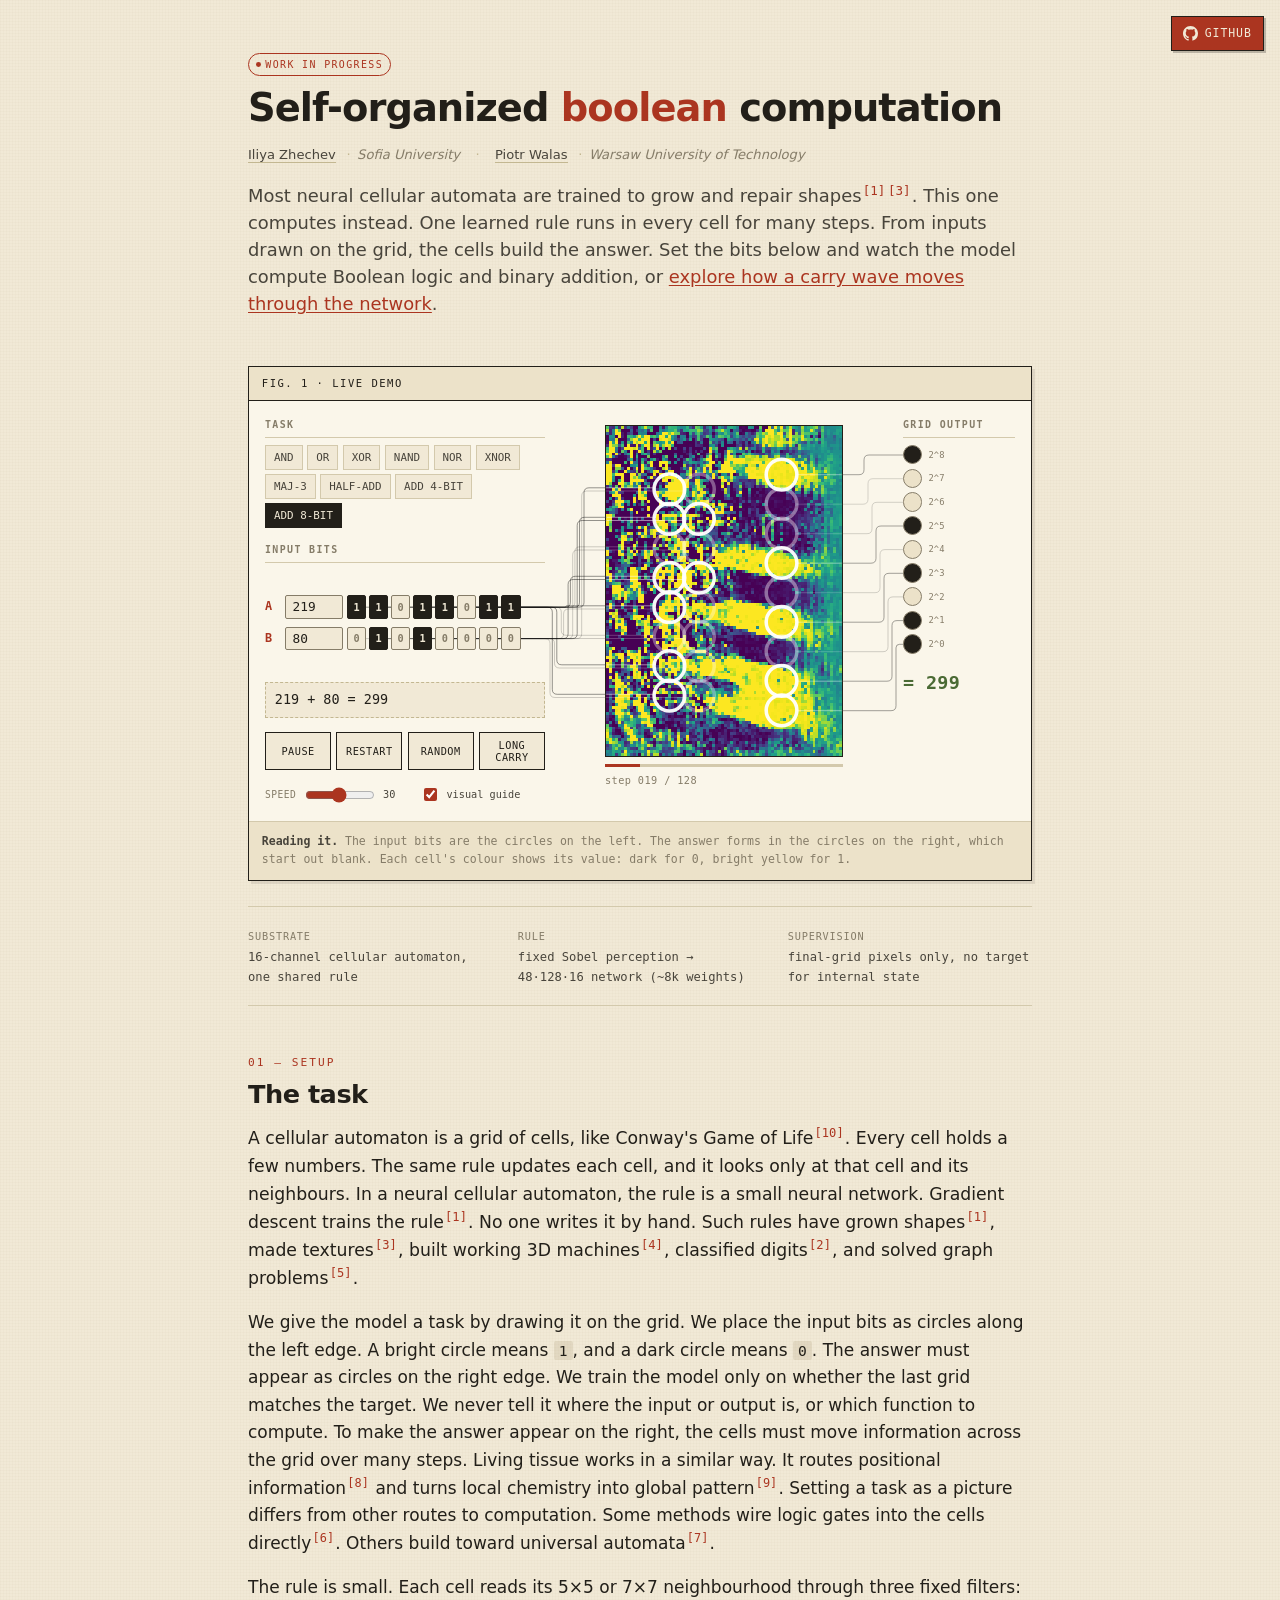
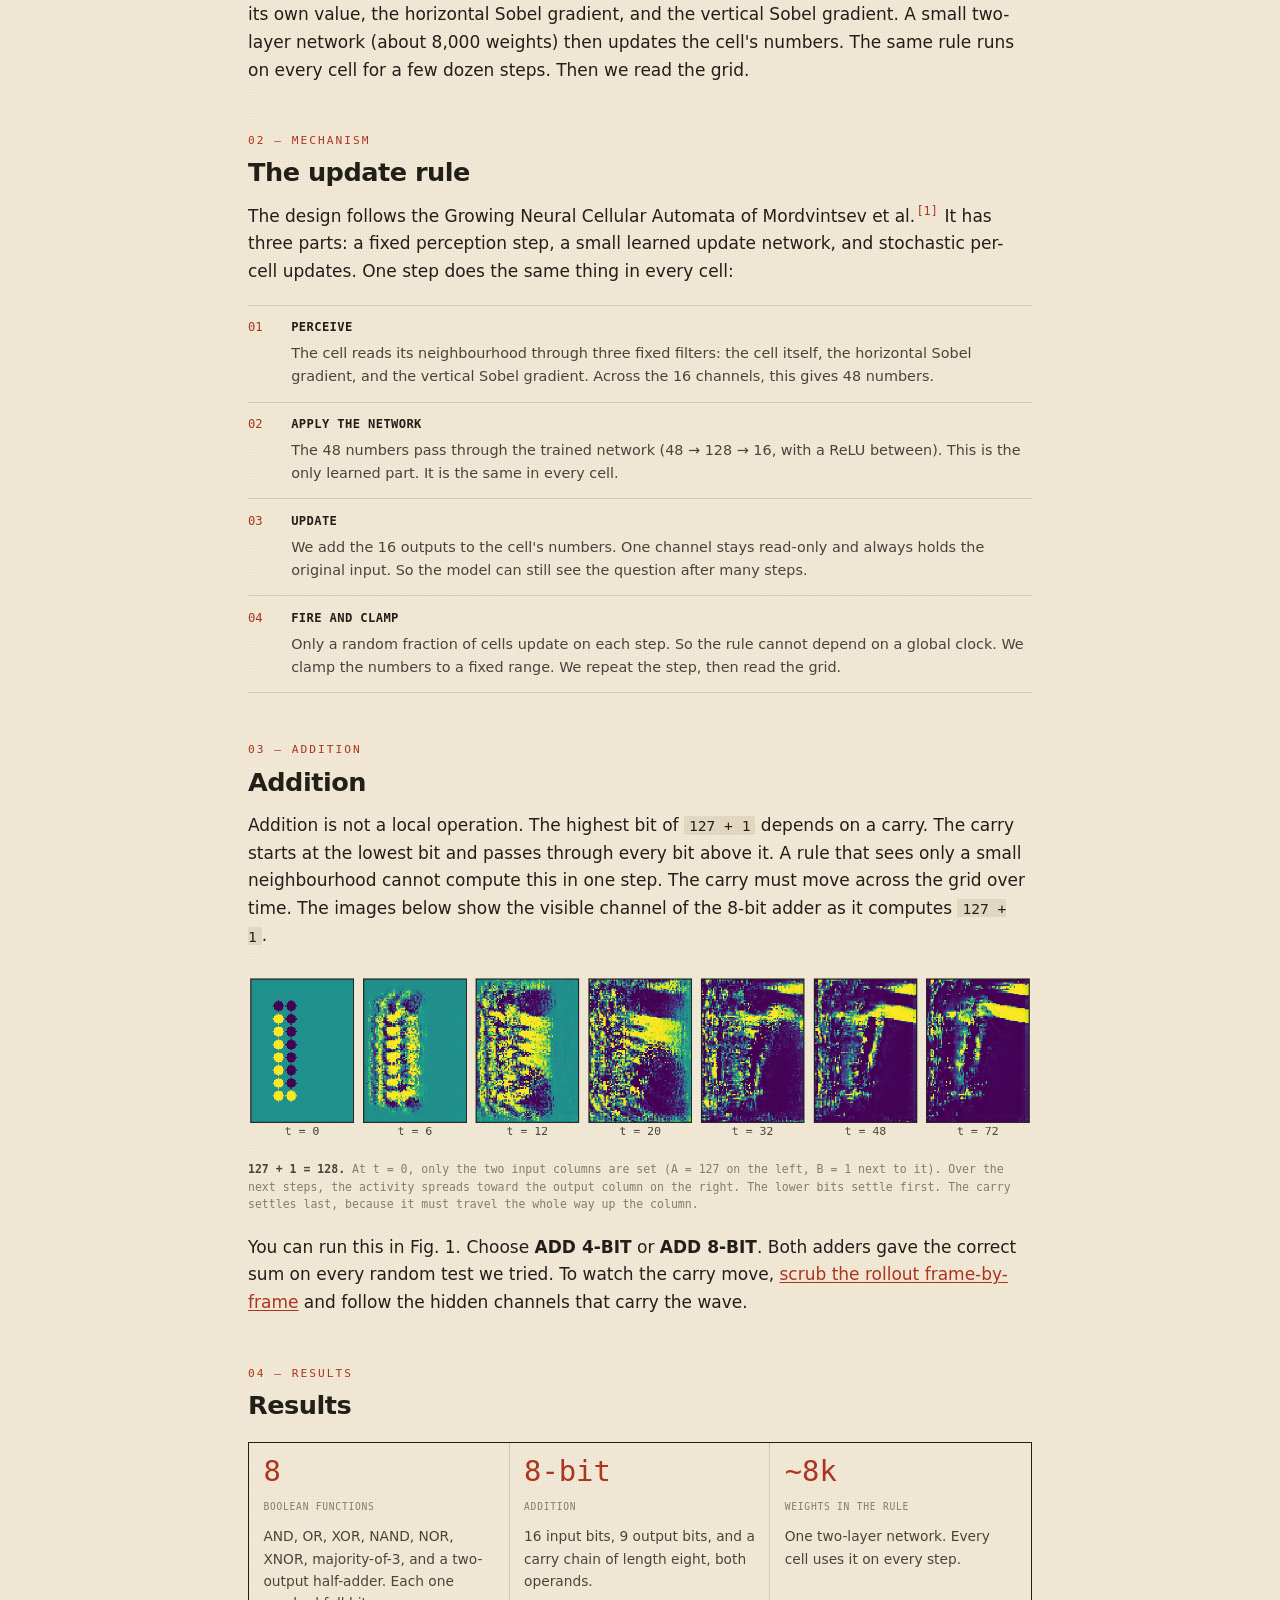
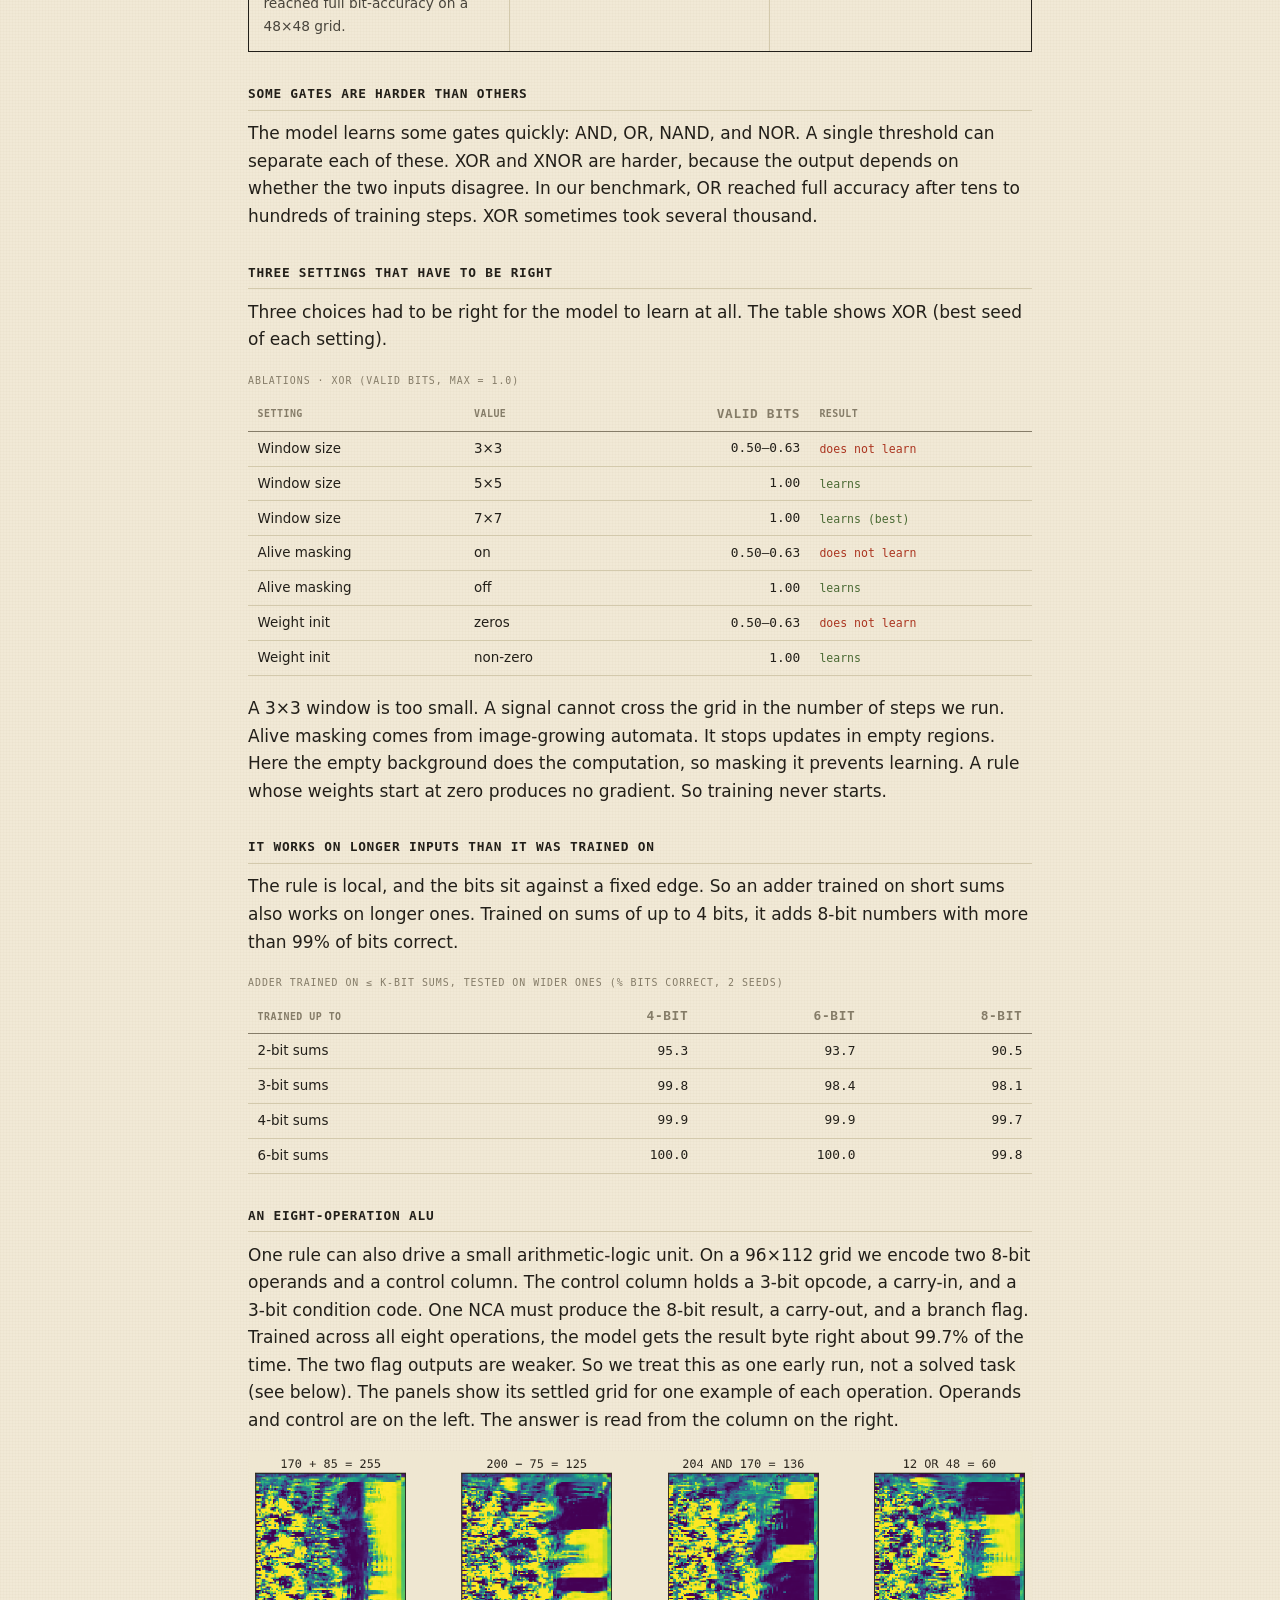
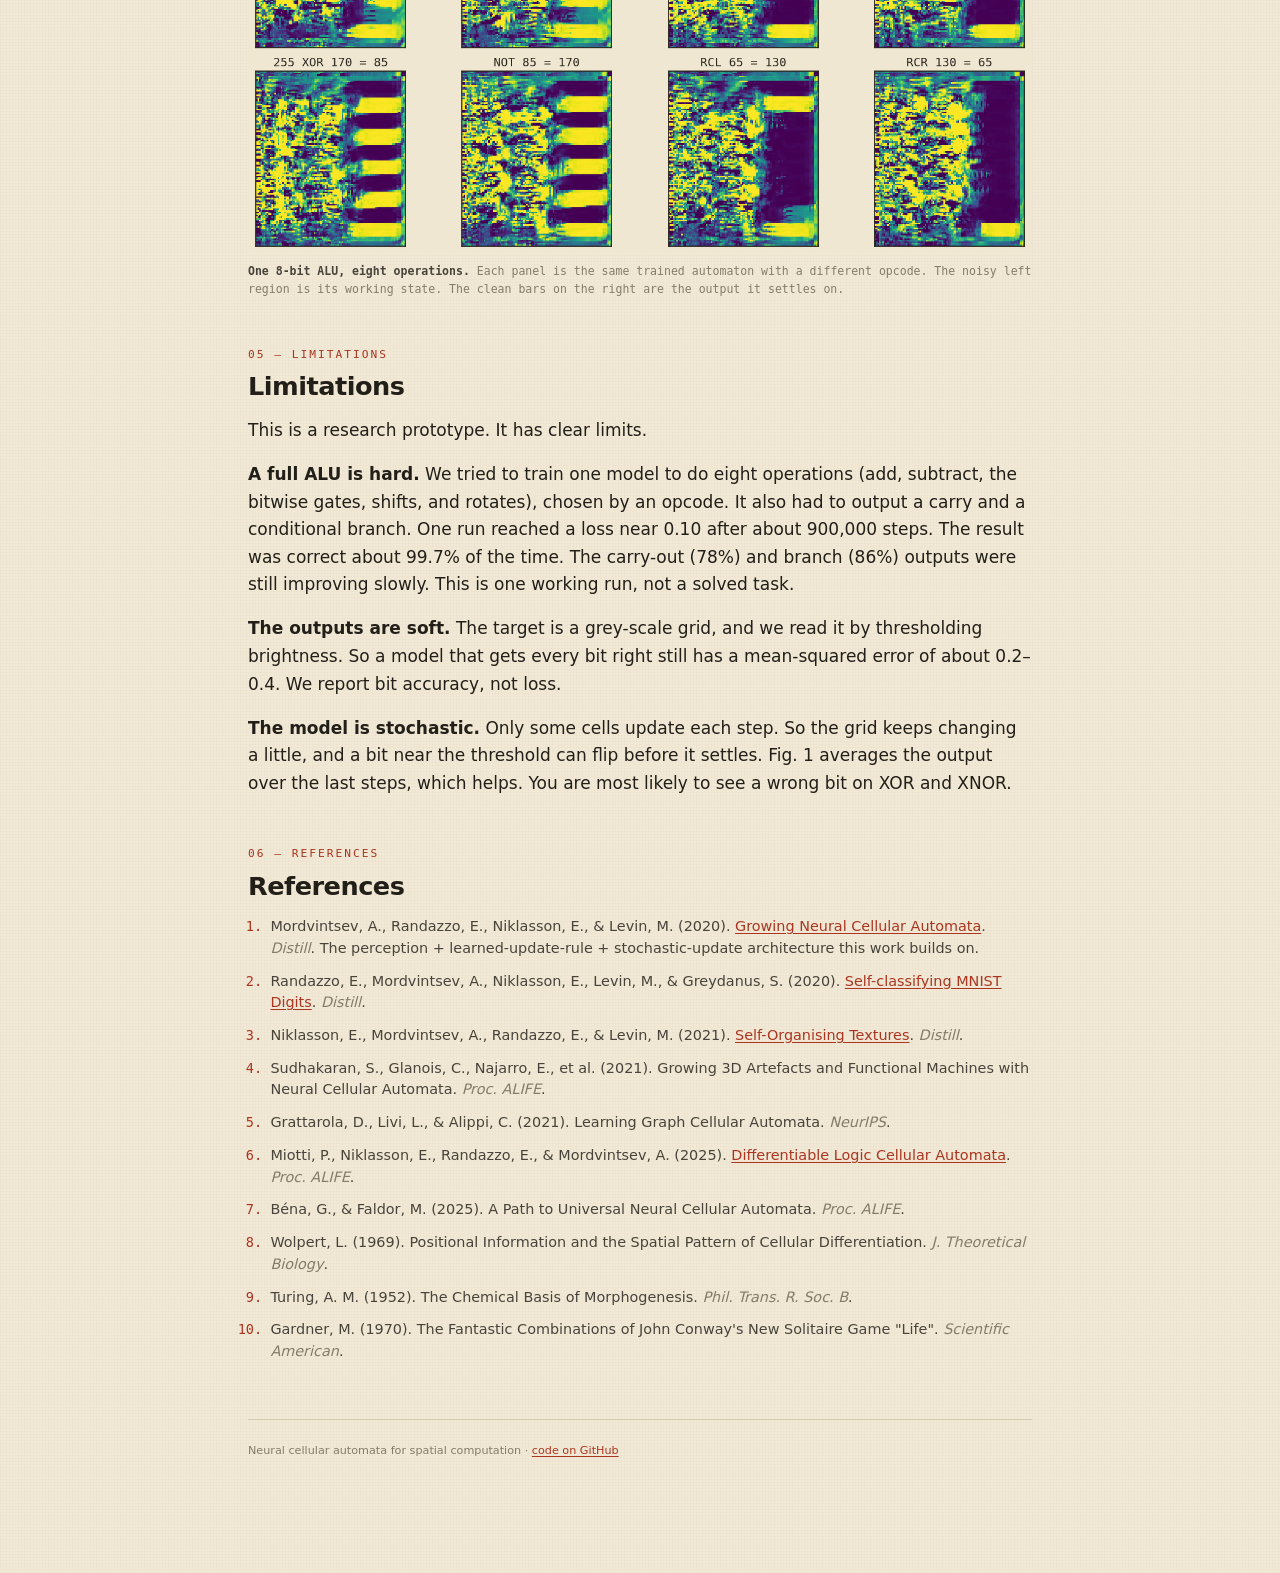
==== demo/index.html @ 0550a2b3 "Demo: carry-wave analysis page + plain-English rewrite - New demo/carry_tsne.html + demo/js/carry_ts" ====
<!DOCTYPE html>
<html lang="en">
<head>
<meta charset="utf-8" />
<meta name="viewport" content="width=device-width, initial-scale=1" />
<title>Self-organized boolean computation</title>
<link rel="icon" type="image/svg+xml" href="favicon.svg" />
<meta name="description" content="A neural cellular automaton — one small rule per cell — trained to perform Boolean logic and binary addition, running live in the browser." />
<link rel="stylesheet" href="css/style.css" />
</head>
<body>
<a class="gh-btn" href="https://github.com/ichko/ncpu" target="_blank" rel="noopener" aria-label="View source on GitHub">
  <svg viewBox="0 0 16 16" aria-hidden="true"><path fill="currentColor" d="M8 0C3.58 0 0 3.58 0 8c0 3.54 2.29 6.53 5.47 7.59.4.07.55-.17.55-.38 0-.19-.01-.82-.01-1.49-2.01.37-2.53-.49-2.69-.94-.09-.23-.48-.94-.82-1.13-.28-.15-.68-.52-.01-.53.63-.01 1.08.58 1.23.82.72 1.21 1.87.87 2.33.66.07-.52.28-.87.51-1.07-1.78-.2-3.64-.89-3.64-3.95 0-.87.31-1.59.82-2.15-.08-.2-.36-1.02.08-2.12 0 0 .67-.21 2.2.82a7.6 7.6 0 012-.27c.68 0 1.36.09 2 .27 1.53-1.03 2.2-.82 2.2-.82.44 1.1.16 1.92.08 2.12.51.56.82 1.27.82 2.15 0 3.07-1.87 3.75-3.65 3.95.29.25.54.73.54 1.48 0 1.07-.01 1.93-.01 2.2 0 .21.15.46.55.38A8.01 8.01 0 0016 8c0-4.42-3.58-8-8-8z"/></svg>
  <span>GitHub</span>
</a>
<div class="wrap">

  <header class="masthead">
    <div style="margin-bottom:0.7rem;">
      <span style="display:inline-flex;align-items:center;gap:0.45em;font-family:var(--mono);font-size:0.62rem;letter-spacing:0.14em;text-transform:uppercase;color:var(--accent);border:1px solid var(--accent);border-radius:999px;padding:0.22em 0.7em;">
        <span style="width:0.5em;height:0.5em;border-radius:50%;background:var(--accent);display:inline-block;"></span>Work in progress
      </span>
    </div>
    <h1 class="title">Self-organized <em>boolean</em> computation</h1>
    <p class="byline"><a class="name" href="https://ichko.github.io" target="_blank" rel="noopener">Iliya Zhechev</a> <span class="aff">Sofia University</span> <span class="sep">·</span> <a class="name" href="https://peterwaiiace.github.io/me.github.io/" target="_blank" rel="noopener">Piotr Walas</a> <span class="aff">Warsaw University of Technology</span></p>
    <p class="subtitle">Most neural cellular automata are trained to grow and repair shapes<a href="#ref-1" class="cite">1</a><a href="#ref-3" class="cite">3</a>. This one computes instead. One learned rule runs in every cell for many steps. From inputs drawn on the grid, the cells build the answer. Set the bits below and watch the model compute Boolean logic and binary addition, or <a href="carry_tsne.html">explore how a carry wave moves through the network</a>.</p>
  </header>

  <!-- DEMO -->
  <section id="fig1">
    <div class="panelbox">
      <div class="hd"><span>Fig. 1 · Live Demo</span><span class="rt" id="simStatus"></span></div>
      <div class="bd">
        <div class="demo" id="demo">
          <svg class="connectors" id="connSvg" aria-hidden="true"></svg>

          <!-- INPUT side — aligned with the input circles on the grid's left edge -->
          <div class="col col-in">
            <div><h4>Task</h4><div class="tabs" id="taskTabs"></div></div>
            <div><h4>Input bits</h4><div id="inputBits"></div><div class="expr" id="exprLine"></div></div>
            <div class="btn-row">
              <button class="ctl" id="playBtn">Pause</button>
              <button class="ctl" id="againBtn">Restart</button>
              <button class="ctl" id="randBtn">Random</button>
              <button class="ctl" id="carryBtn">Long carry</button>
            </div>
            <div class="knobs">
              <span class="knob"><span class="lab">speed</span><input type="range" id="fpsSlider" min="2" max="60" value="30" /><span class="val" id="fpsVal">30</span></span>
              <label class="toggle"><input type="checkbox" id="debugToggle" /> visual guide</label>
            </div>
          </div>

          <!-- the automaton -->
          <div class="stage">
            <div class="screen" id="screen">
              <div class="plate-wrap">
                <div class="plate" id="plate">
                  <canvas id="field"></canvas>
                  <svg class="overlay" id="ioOverlay" preserveAspectRatio="none"></svg>
                </div>
                <div class="progress">
                  <div class="pbar"><i id="pbar"></i></div>
                  <div class="pmeta">step <span id="pstep">000</span> / <span id="phorizon">000</span></div>
                </div>
              </div>
            </div>
          </div>

          <!-- OUTPUT side — aligned with the output circles on the grid's right edge -->
          <div class="col col-out">
            <div><h4>Grid output</h4><div class="readout" id="outputReadout"></div></div>
            <div class="live-num" id="liveNum"></div>
          </div>
        </div>
      </div>
      <div class="caption"><b>Reading it.</b> The input bits are the circles on the left. The answer forms in the circles on the right, which start out blank. Each cell's colour shows its value: dark for 0, bright yellow for 1.</div>
    </div>

    <div class="spec">
      <div><div class="lab">Substrate</div>16-channel cellular automaton, one shared rule</div>
      <div><div class="lab">Rule</div>fixed Sobel perception → 48·128·16 network (~8k weights)</div>
      <div><div class="lab">Supervision</div>final-grid pixels only, no target for internal state</div>
    </div>
  </section>

  <!-- 01 -->
  <section id="setup">
    <div class="seclabel">01 — Setup</div>
    <h2>The task</h2>
    <p class="lead">A cellular automaton is a grid of cells, like Conway's Game of Life<a href="#ref-10" class="cite">10</a>. Every cell holds a few numbers. The same rule updates each cell, and it looks only at that cell and its neighbours. In a neural cellular automaton, the rule is a small neural network. Gradient descent trains the rule<a href="#ref-1" class="cite">1</a>. No one writes it by hand. Such rules have grown shapes<a href="#ref-1" class="cite">1</a>, made textures<a href="#ref-3" class="cite">3</a>, built working 3D machines<a href="#ref-4" class="cite">4</a>, classified digits<a href="#ref-2" class="cite">2</a>, and solved graph problems<a href="#ref-5" class="cite">5</a>.</p>
    <p>We give the model a task by drawing it on the grid. We place the input bits as circles along the left edge. A bright circle means <code>1</code>, and a dark circle means <code>0</code>. The answer must appear as circles on the right edge. We train the model only on whether the last grid matches the target. We never tell it where the input or output is, or which function to compute. To make the answer appear on the right, the cells must move information across the grid over many steps. Living tissue works in a similar way. It routes positional information<a href="#ref-8" class="cite">8</a> and turns local chemistry into global pattern<a href="#ref-9" class="cite">9</a>. Setting a task as a picture differs from other routes to computation. Some methods wire logic gates into the cells directly<a href="#ref-6" class="cite">6</a>. Others build toward universal automata<a href="#ref-7" class="cite">7</a>.</p>
    <p>The rule is small. Each cell reads its 5×5 or 7×7 neighbourhood through three fixed filters: its own value, the horizontal Sobel gradient, and the vertical Sobel gradient. A small two-layer network (about 8,000 weights) then updates the cell's numbers. The same rule runs on every cell for a few dozen steps. Then we read the grid.</p>
  </section>

  <!-- 02 -->
  <section id="step">
    <div class="seclabel">02 — Mechanism</div>
    <h2>The update rule</h2>
    <p>The design follows the Growing Neural Cellular Automata of Mordvintsev et al.<a href="#ref-1" class="cite">1</a> It has three parts: a fixed perception step, a small learned update network, and stochastic per-cell updates. One step does the same thing in every cell:</p>
    <div class="steps">
      <div class="step-item"><div class="st-body"><h4>Perceive</h4><p>The cell reads its neighbourhood through three fixed filters: the cell itself, the horizontal Sobel gradient, and the vertical Sobel gradient. Across the 16 channels, this gives 48 numbers.</p></div></div>
      <div class="step-item"><div class="st-body"><h4>Apply the network</h4><p>The 48 numbers pass through the trained network (48 → 128 → 16, with a ReLU between). This is the only learned part. It is the same in every cell.</p></div></div>
      <div class="step-item"><div class="st-body"><h4>Update</h4><p>We add the 16 outputs to the cell's numbers. One channel stays read-only and always holds the original input. So the model can still see the question after many steps.</p></div></div>
      <div class="step-item"><div class="st-body"><h4>Fire and clamp</h4><p>Only a random fraction of cells update on each step. So the rule cannot depend on a global clock. We clamp the numbers to a fixed range. We repeat the step, then read the grid.</p></div></div>
    </div>
  </section>

  <!-- 03 -->
  <section id="carry">
    <div class="seclabel">03 — Addition</div>
    <h2>Addition</h2>
    <p>Addition is not a local operation. The highest bit of <code>127 + 1</code> depends on a carry. The carry starts at the lowest bit and passes through every bit above it. A rule that sees only a small neighbourhood cannot compute this in one step. The carry must move across the grid over time. The images below show the visible channel of the 8-bit adder as it computes <code>127 + 1</code>.</p>
    <figure class="fig">
      <img src="assets/carry_8bit.png" alt="Eight snapshots of the 8-bit adder computing 127 + 1: activity spreads from the two input columns to the output column, and the carry settles last." />
      <figcaption><b>127 + 1 = 128.</b> At <span class="mono">t = 0</span>, only the two input columns are set (A = 127 on the left, B = 1 next to it). Over the next steps, the activity spreads toward the output column on the right. The lower bits settle first. The carry settles last, because it must travel the whole way up the column.</figcaption>
    </figure>
    <p>You can run this in Fig. 1. Choose <b>ADD 4-BIT</b> or <b>ADD 8-BIT</b>. Both adders gave the correct sum on every random test we tried. To watch the carry move, <a href="carry_tsne.html">scrub the rollout frame-by-frame</a> and follow the hidden channels that carry the wave.</p>
  </section>

  <!-- 04 -->
  <section id="findings">
    <div class="seclabel">04 — Results</div>
    <h2>Results</h2>
    <div class="cards">
      <div class="card"><span class="k">8</span><span class="kt">Boolean functions</span><p>AND, OR, XOR, NAND, NOR, XNOR, majority-of-3, and a two-output half-adder. Each one reached full bit-accuracy on a 48×48 grid.</p></div>
      <div class="card"><span class="k">8-bit</span><span class="kt">Addition</span><p>16 input bits, 9 output bits, and a carry chain of length eight, both operands.</p></div>
      <div class="card"><span class="k">~8k</span><span class="kt">Weights in the rule</span><p>One two-layer network. Every cell uses it on every step.</p></div>
    </div>

    <h3>Some gates are harder than others</h3>
    <p>The model learns some gates quickly: AND, OR, NAND, and NOR. A single threshold can separate each of these. XOR and XNOR are harder, because the output depends on whether the two inputs disagree. In our benchmark, OR reached full accuracy after tens to hundreds of training steps. XOR sometimes took several thousand.</p>

    <h3>Three settings that have to be right</h3>
    <p>Three choices had to be right for the model to learn at all. The table shows XOR (best seed of each setting).</p>
    <table class="data">
      <caption>Ablations · XOR (valid bits, max = 1.0)</caption>
      <thead><tr><th>Setting</th><th>Value</th><th class="num">Valid bits</th><th>Result</th></tr></thead>
      <tbody>
        <tr><td>Window size</td><td>3×3</td><td class="num">0.50–0.63</td><td><span class="tag-fail">does not learn</span></td></tr>
        <tr><td>Window size</td><td>5×5</td><td class="num">1.00</td><td><span class="tag-pass">learns</span></td></tr>
        <tr><td>Window size</td><td>7×7</td><td class="num">1.00</td><td><span class="tag-pass">learns (best)</span></td></tr>
        <tr><td>Alive masking</td><td>on</td><td class="num">0.50–0.63</td><td><span class="tag-fail">does not learn</span></td></tr>
        <tr><td>Alive masking</td><td>off</td><td class="num">1.00</td><td><span class="tag-pass">learns</span></td></tr>
        <tr><td>Weight init</td><td>zeros</td><td class="num">0.50–0.63</td><td><span class="tag-fail">does not learn</span></td></tr>
        <tr><td>Weight init</td><td>non-zero</td><td class="num">1.00</td><td><span class="tag-pass">learns</span></td></tr>
      </tbody>
    </table>
    <p>A 3×3 window is too small. A signal cannot cross the grid in the number of steps we run. Alive masking comes from image-growing automata. It stops updates in empty regions. Here the empty background does the computation, so masking it prevents learning. A rule whose weights start at zero produces no gradient. So training never starts.</p>

    <h3>It works on longer inputs than it was trained on</h3>
    <p>The rule is local, and the bits sit against a fixed edge. So an adder trained on short sums also works on longer ones. Trained on sums of up to 4 bits, it adds 8-bit numbers with more than 99% of bits correct.</p>
    <table class="data">
      <caption>Adder trained on ≤ k-bit sums, tested on wider ones (% bits correct, 2 seeds)</caption>
      <thead><tr><th>Trained up to</th><th class="num">4-bit</th><th class="num">6-bit</th><th class="num">8-bit</th></tr></thead>
      <tbody>
        <tr><td>2-bit sums</td><td class="num">95.3</td><td class="num">93.7</td><td class="num">90.5</td></tr>
        <tr><td>3-bit sums</td><td class="num">99.8</td><td class="num">98.4</td><td class="num">98.1</td></tr>
        <tr><td>4-bit sums</td><td class="num">99.9</td><td class="num">99.9</td><td class="num">99.7</td></tr>
        <tr><td>6-bit sums</td><td class="num">100.0</td><td class="num">100.0</td><td class="num">99.8</td></tr>
      </tbody>
    </table>

    <h3>An eight-operation ALU</h3>
    <p>One rule can also drive a small arithmetic-logic unit. On a 96×112 grid we encode two 8-bit operands and a control column. The control column holds a 3-bit opcode, a carry-in, and a 3-bit condition code. One NCA must produce the 8-bit result, a carry-out, and a branch flag. Trained across all eight operations, the model gets the result byte right about 99.7% of the time. The two flag outputs are weaker. So we treat this as one early run, not a solved task (see below). The panels show its settled grid for one example of each operation. Operands and control are on the left. The answer is read from the column on the right.</p>
    <figure class="fig">
      <img src="assets/alu_batch.png" alt="Eight panels, one per ALU operation (add, subtract, AND, OR, XOR, NOT, rotate-left, rotate-right), each showing the automaton's settled grid with the result read from the right-hand column." />
      <figcaption><b>One 8-bit ALU, eight operations.</b> Each panel is the same trained automaton with a different opcode. The noisy left region is its working state. The clean bars on the right are the output it settles on.</figcaption>
    </figure>
  </section>

  <!-- 05 -->
  <section id="limits">
    <div class="seclabel">05 — Limitations</div>
    <h2>Limitations</h2>
    <p>This is a research prototype. It has clear limits.</p>
    <p><strong>A full ALU is hard.</strong> We tried to train one model to do eight operations (add, subtract, the bitwise gates, shifts, and rotates), chosen by an opcode. It also had to output a carry and a conditional branch. One run reached a loss near 0.10 after about 900,000 steps. The result was correct about 99.7% of the time. The carry-out (78%) and branch (86%) outputs were still improving slowly. This is one working run, not a solved task.</p>
    <p><strong>The outputs are soft.</strong> The target is a grey-scale grid, and we read it by thresholding brightness. So a model that gets every bit right still has a mean-squared error of about 0.2–0.4. We report bit accuracy, not loss.</p>
    <p><strong>The model is stochastic.</strong> Only some cells update each step. So the grid keeps changing a little, and a bit near the threshold can flip before it settles. Fig. 1 averages the output over the last steps, which helps. You are most likely to see a wrong bit on XOR and XNOR.</p>
  </section>

  <!-- 06 -->
  <section id="refs">
    <div class="seclabel">06 — References</div>
    <h2>References</h2>
    <ol class="refs">
      <li id="ref-1">Mordvintsev, A., Randazzo, E., Niklasson, E., &amp; Levin, M. (2020). <a href="https://distill.pub/2020/growing-ca/">Growing Neural Cellular Automata</a>. <em>Distill</em>. The perception + learned-update-rule + stochastic-update architecture this work builds on.</li>
      <li id="ref-2">Randazzo, E., Mordvintsev, A., Niklasson, E., Levin, M., &amp; Greydanus, S. (2020). <a href="https://distill.pub/2020/selforg/mnist/">Self-classifying MNIST Digits</a>. <em>Distill</em>.</li>
      <li id="ref-3">Niklasson, E., Mordvintsev, A., Randazzo, E., &amp; Levin, M. (2021). <a href="https://distill.pub/selforg/2021/textures/">Self-Organising Textures</a>. <em>Distill</em>.</li>
      <li id="ref-4">Sudhakaran, S., Glanois, C., Najarro, E., et al. (2021). Growing 3D Artefacts and Functional Machines with Neural Cellular Automata. <em>Proc. ALIFE</em>.</li>
      <li id="ref-5">Grattarola, D., Livi, L., &amp; Alippi, C. (2021). Learning Graph Cellular Automata. <em>NeurIPS</em>.</li>
      <li id="ref-6">Miotti, P., Niklasson, E., Randazzo, E., &amp; Mordvintsev, A. (2025). <a href="https://google-research.github.io/self-organising-systems/difflogic-ca/">Differentiable Logic Cellular Automata</a>. <em>Proc. ALIFE</em>.</li>
      <li id="ref-7">Béna, G., &amp; Faldor, M. (2025). A Path to Universal Neural Cellular Automata. <em>Proc. ALIFE</em>.</li>
      <li id="ref-8">Wolpert, L. (1969). Positional Information and the Spatial Pattern of Cellular Differentiation. <em>J. Theoretical Biology</em>.</li>
      <li id="ref-9">Turing, A. M. (1952). The Chemical Basis of Morphogenesis. <em>Phil. Trans. R. Soc. B</em>.</li>
      <li id="ref-10">Gardner, M. (1970). The Fantastic Combinations of John Conway's New Solitaire Game "Life". <em>Scientific American</em>.</li>
    </ol>
  </section>

  <footer>
    <p class="mono">Neural cellular automata for spatial computation · <a href="https://github.com/ichko/ncpu">code on GitHub</a></p>
  </footer>

</div>
<script type="module" src="js/app.js"></script>
</body>
</html>
---- demo/css/style.css ----
/* --------------------------------------------------------------------------
   Warm paper, single column, technical/lab-notebook chrome. Monospace labels,
   grotesque headings, one signal-red accent. No frameworks, nothing off-network.
   -------------------------------------------------------------------------- */

:root {
  --paper:   #f1e9d6;
  --paper-2: #ece2c9;
  --panel:   #f6f0df;
  --ink:     #221f19;
  --ink-2:   #48443b;
  --ink-3:   #857c68;
  --rule:    #d3c9ac;
  --rule-2:  #c3b791;
  --accent:  #ab3520;
  --ok:      #4a6a34;
  --mono: ui-monospace, "SF Mono", "JetBrains Mono", "DejaVu Sans Mono", Menlo, Consolas, monospace;
  --sans: system-ui, -apple-system, "Segoe UI", Roboto, Helvetica, Arial, sans-serif;
}
* { box-sizing: border-box; }
html { -webkit-text-size-adjust: 100%; }

body {
  margin: 0;
  color: var(--ink);
  background-color: var(--paper);
  background-image:
    radial-gradient(1200px 480px at 50% -6%, rgba(255,252,244,0.6), transparent 70%),
    repeating-linear-gradient(0deg, rgba(120,96,50,0.022) 0 1px, transparent 1px 3px),
    repeating-linear-gradient(90deg, rgba(120,96,50,0.022) 0 1px, transparent 1px 3px);
  font-family: var(--sans);
  font-size: 17px;
  line-height: 1.62;
  -webkit-font-smoothing: antialiased;
  text-rendering: optimizeLegibility;
}

.wrap { max-width: 52rem; margin: 0 auto; padding: 3rem 1.5rem 6rem; }

/* ---- masthead ----------------------------------------------------------- */
header.masthead { margin-bottom: 2.4rem; }
h1.title {
  font-family: var(--sans); font-weight: 700;
  font-size: clamp(1.7rem, 4.4vw, 2.4rem); line-height: 1.08;
  letter-spacing: -0.025em; margin: 0 0 1rem;
}
h1.title em { font-style: normal; color: var(--accent); }
.byline { font-family: var(--sans); font-size: 0.82rem; color: var(--ink-3); margin: 0.1rem 0 1.1rem; font-weight: 400; }
.byline .name { color: var(--ink-2); font-weight: 500; }
a.name { text-decoration: none; border-bottom: 1px solid var(--rule-2); }
a.name:hover { color: var(--accent); border-color: var(--accent); }
.byline .aff { font-style: italic; color: var(--ink-3); }
.byline .aff::before { content: "· "; color: var(--rule-2); font-style: normal; margin: 0 0.15rem 0 0.4rem; }
.byline .sep { color: var(--rule-2); margin: 0 0.7rem; }
.subtitle { font-size: 1.12rem; color: var(--ink-2); margin: 0; line-height: 1.5; }

/* ---- sections ----------------------------------------------------------- */
section { margin: 3rem 0; }
.seclabel {
  font-family: var(--mono); font-size: 0.7rem; letter-spacing: 0.18em;
  text-transform: uppercase; color: var(--accent); margin-bottom: 0.5rem;
}
h2 { font-family: var(--sans); font-weight: 700; font-size: 1.6rem; letter-spacing: -0.02em; line-height: 1.12; margin: 0 0 1rem; }
h3 { font-family: var(--mono); font-weight: 600; font-size: 0.8rem; letter-spacing: 0.06em; text-transform: uppercase; margin: 2rem 0 0.6rem; padding-bottom: 0.3rem; border-bottom: 1px solid var(--rule); }
p { margin: 0 0 1.05rem; }
p.lead { font-size: 1.08rem; }
a { color: var(--accent); text-underline-offset: 2px; }
strong { font-weight: 650; }
code { font-family: var(--mono); font-size: 0.86em; background: rgba(120,96,50,0.12); padding: 0.05em 0.34em; border-radius: 2px; }
.note { font-family: var(--mono); font-size: 0.76rem; line-height: 1.55; color: var(--ink-3); border-left: 2px solid var(--rule-2); padding-left: 0.9rem; margin: 1.2rem 0; }

/* ---- spec strip (after the demo) --------------------------------------- */
.spec { display: grid; grid-template-columns: repeat(auto-fit, minmax(14rem, 1fr)); gap: 0 1.6rem; border-top: 1px solid var(--rule); border-bottom: 1px solid var(--rule); padding: 0.9rem 0; margin: 1.4rem 0; }
.spec div { font-family: var(--mono); font-size: 0.76rem; color: var(--ink-2); padding: 0.2rem 0; }
.spec .lab { color: var(--ink-3); letter-spacing: 0.08em; text-transform: uppercase; font-size: 0.64rem; }

/* ---- instrument panel --------------------------------------------------- */
.panelbox { background: #faf6ea; border: 1px solid var(--ink); margin: 1.6rem 0; box-shadow: 3px 3px 0 rgba(34,31,25,0.09); }
.panelbox > .hd { display: flex; justify-content: space-between; align-items: center; font-family: var(--mono); font-size: 0.66rem; letter-spacing: 0.14em; text-transform: uppercase; color: var(--ink); background: var(--paper-2); border-bottom: 1px solid var(--ink); padding: 0.5rem 0.8rem; }
.panelbox > .hd .rt { color: var(--accent); }
.panelbox > .bd { padding: 1rem; }
.caption { font-family: var(--mono); font-size: 0.72rem; line-height: 1.55; color: var(--ink-3); border-top: 1px solid var(--rule); padding: 0.7rem 0.8rem; background: var(--paper-2); }
.caption b { color: var(--ink-2); font-weight: 600; }

/* demo: three columns — inputs · plate · outputs — so each control sits on the
   same side as its circles and wires never cross the grid. Wraps on narrow. */
/* three columns spread across the width with the plate in the middle */
.demo { display: flex; gap: 2rem; flex-wrap: wrap; align-items: flex-start; justify-content: space-between; position: relative; }
/* connector layer sits above the plate (so the white stubs show over the field)
   but below the control columns (so wires tuck behind the buttons and dots) */
.connectors { position: absolute; inset: 0; width: 100%; height: 100%; pointer-events: none; overflow: visible; z-index: 2; }
.connectors path { fill: none; stroke-linejoin: round; stroke-linecap: round; transition: opacity .18s; }
.stage { display: flex; flex-direction: column; align-items: center; gap: 0.5rem; padding: 8px 0; position: relative; z-index: 1; }
.screen { display: flex; align-items: flex-start; justify-content: center; }
/* plate + progress bar move together and stay the same width as the grid */
.plate-wrap { display: flex; flex-direction: column; align-items: stretch; gap: 7px; }
/* the grid sits on its own dark surface with a hairline border */
.plate { position: relative; line-height: 0; box-sizing: content-box; border: 1px solid var(--ink); background: #3b0f4f; align-self: center; }
canvas#field { display: block; background: #3b0f4f; image-rendering: pixelated; image-rendering: crisp-edges; }
svg.overlay { position: absolute; inset: 0; width: 100%; height: 100%; pointer-events: none; }
svg.overlay circle { transition: stroke 0.2s, stroke-opacity 0.2s; }

.progress { }
.pbar { height: 3px; background: var(--rule); position: relative; overflow: hidden; }
.pbar > i { position: absolute; inset: 0 auto 0 0; width: 0; background: var(--accent); }
.pmeta { font-family: var(--mono); font-size: 0.64rem; color: var(--ink-3); margin-top: 0.3rem; letter-spacing: 0.04em; }
.verdict { font-family: var(--mono); font-size: 0.78rem; padding: 0.4rem 0.55rem; border: 1px solid var(--rule); color: var(--ink-2); background: var(--paper); display: flex; align-items: center; gap: 0.4rem; white-space: nowrap; }
.verdict.pass { border-color: var(--ok); color: var(--ok); background: rgba(74,106,52,0.08); }
.verdict.fail { border-color: var(--accent); color: var(--accent); background: rgba(171,53,32,0.07); }
.verdict.run { color: var(--ink-3); }
.verdict .mk { font-weight: 700; }

.stage { flex: 0 0 auto; order: 2; }
/* control columns sit above the connector layer, so wires run behind them */
.col { display: flex; flex-direction: column; gap: 0.9rem; position: relative; z-index: 3; }
.col-in  { order: 1; flex: 0 1 17.5rem; min-width: 15rem; }
.col-out { order: 3; flex: 0 1 7rem; min-width: 6rem; }
.col h4 { font-family: var(--mono); font-size: 0.62rem; letter-spacing: 0.14em; text-transform: uppercase; color: var(--ink-3); margin: 0 0 0.45rem; padding-bottom: 0.26rem; border-bottom: 1px solid var(--rule); }

.tabs { display: flex; flex-wrap: wrap; gap: 0.28rem; }
.tab { font-family: var(--mono); font-size: 0.68rem; background: var(--paper); color: var(--ink-2); border: 1px solid var(--rule); padding: 0.3rem 0.5rem; cursor: pointer; }
.tab:hover { border-color: var(--ink-3); color: var(--ink); }
.tab.active { background: var(--ink); color: var(--paper); border-color: var(--ink); }

/* inputs: grouped horizontal rows (one row per operand). A fixed min-height keeps
   the block the same size across functions so the layout never jitters. */
#inputBits { display: flex; flex-direction: column; justify-content: center; gap: 0.5rem; margin: 1.4rem 0; min-height: 4.6rem; }
.bit-row { display: flex; align-items: center; gap: 0.26rem; flex-wrap: wrap; }
.operand-tag { font-family: var(--mono); font-weight: 700; font-size: 0.74rem; width: 1rem; color: var(--accent); }
.operand-val { font-family: var(--mono); font-size: 0.74rem; color: var(--ink-3); margin-left: 0.35rem; min-width: 2ch; text-align: right; }
.bit { font-family: var(--mono); font-size: 0.64rem; font-weight: 600; width: 1.2rem; height: 1.45rem; cursor: pointer; border-radius: 2px; background: var(--paper); color: var(--ink-3); border: 1px solid var(--ink-3); padding: 0; }
.bit:hover { border-color: var(--ink); }
.bit.on { background: var(--ink); color: var(--paper); border-color: var(--ink); }
.num-in { font-family: var(--mono); font-size: 0.8rem; width: 3.6rem; padding: 0.2rem 0.4rem; background: var(--paper); color: var(--ink); border: 1px solid var(--ink-3); border-radius: 2px; }
.num-in:focus { outline: none; border-color: var(--accent); }
.bit-cluster { display: inline-flex; gap: 0.18rem; }
.expr { font-family: var(--mono); font-size: 0.84rem; color: var(--ink); background: var(--paper); border: 1px dashed var(--rule-2); padding: 0.38rem 0.55rem; }
.live-num { font-family: var(--mono); font-size: 1.15rem; font-weight: 700; color: var(--ink-3); min-height: 1.4rem; letter-spacing: 0.02em; }
.live-num.ok { color: var(--ok); }
.live-num.bad { color: var(--accent); }

/* outputs: a vertical stack, one dot per line, mirroring the grid's output column */
.readout { display: flex; flex-direction: column; gap: 0.28rem; align-items: flex-start; }
.out-line { display: flex; align-items: center; gap: 0.4rem; }
.out-dot { width: 1.2rem; height: 1.2rem; border-radius: 50%; border: 1px solid var(--ink-3); background: var(--paper-2); transition: background .25s, box-shadow .25s, border-color .25s; }
.out-dot.hi { background: var(--ink); }
.out-dot.ok { border-color: var(--ok); box-shadow: 0 0 0 2px rgba(74,106,52,0.28); }
.out-dot.bad { border-color: var(--accent); box-shadow: 0 0 0 2px rgba(171,53,32,0.3); }
.out-lbl { font-family: var(--mono); font-size: 0.55rem; color: var(--ink-3); }

/* compact controls: buttons + short sliders on tidy rows */
.btn-row { display: flex; gap: 0.32rem; }
button.ctl { font-family: var(--mono); font-size: 0.64rem; letter-spacing: 0.05em; text-transform: uppercase; cursor: pointer; background: var(--paper); color: var(--ink); border: 1px solid var(--ink); padding: 0.38rem 0.5rem; flex: 1; }
button.ctl:hover { background: var(--ink); color: var(--paper); }
.knobs { display: flex; flex-wrap: wrap; gap: 0.5rem 1rem; align-items: center; font-family: var(--mono); font-size: 0.64rem; color: var(--ink-2); }
.knob { display: flex; align-items: center; gap: 0.4rem; }
.knob .lab { color: var(--ink-3); text-transform: uppercase; letter-spacing: 0.05em; font-size: 0.6rem; }
.knob input[type=range] { width: 70px; accent-color: var(--accent); }
.knob .val { min-width: 3.4ch; }
.toggle { display: flex; align-items: center; gap: 0.4rem; cursor: pointer; }
.toggle input { accent-color: var(--accent); }
.metaline { font-family: var(--mono); font-size: 0.6rem; color: var(--ink-3); }
.metaline span { color: var(--ink-2); }
#simStatus { color: var(--accent); font-family: var(--mono); font-size: 0.68rem; text-transform: none; letter-spacing: 0; }

/* ---- figure image ------------------------------------------------------- */
figure.fig { margin: 0.7rem 0 1.3rem; }
figure.fig img { width: 100%; height: auto; display: block; image-rendering: auto; }
figure.fig figcaption { font-family: var(--mono); font-size: 0.72rem; color: var(--ink-3); line-height: 1.5; margin-top: 0.6rem; }
figure.fig figcaption b { color: var(--ink-2); font-weight: 600; }

/* ---- tables ------------------------------------------------------------- */
table.data { width: 100%; border-collapse: collapse; font-size: 0.84rem; margin: 1.2rem 0; }
table.data caption { font-family: var(--mono); font-size: 0.62rem; letter-spacing: 0.1em; text-transform: uppercase; color: var(--ink-3); text-align: left; margin-bottom: 0.55rem; }
table.data th, table.data td { text-align: left; padding: 0.38rem 0.6rem; border-bottom: 1px solid var(--rule); }
table.data th { font-family: var(--mono); font-size: 0.62rem; letter-spacing: 0.05em; text-transform: uppercase; color: var(--ink-3); font-weight: 600; border-bottom: 1px solid var(--ink-3); }
table.data td.num, table.data th.num { text-align: right; font-family: var(--mono); font-variant-numeric: tabular-nums; font-size: 0.8rem; }
.tag-pass { color: var(--ok); font-family: var(--mono); font-size: 0.72rem; }
.tag-fail { color: var(--accent); font-family: var(--mono); font-size: 0.72rem; }

/* ---- stat cards --------------------------------------------------------- */
.cards { display: grid; grid-template-columns: repeat(auto-fit, minmax(12rem, 1fr)); border: 1px solid var(--ink); margin: 1.4rem 0; }
.card { padding: 0.9rem; border-right: 1px solid var(--rule); }
.card:last-child { border-right: 0; }
.card .k { font-family: var(--mono); font-size: 1.8rem; color: var(--accent); line-height: 1; display: block; margin-bottom: 0.3rem; }
.card .kt { font-family: var(--mono); font-size: 0.6rem; letter-spacing: 0.08em; text-transform: uppercase; color: var(--ink-3); }
.card p { font-size: 0.86rem; margin: 0.45rem 0 0; color: var(--ink-2); }
@media (max-width: 560px) { .card { border-right: 0; border-bottom: 1px solid var(--rule); } }

/* ---- steps -------------------------------------------------------------- */
.steps { counter-reset: step; margin: 1.2rem 0; border-top: 1px solid var(--rule); }
.step-item { display: flex; gap: 0.9rem; padding: 0.8rem 0; border-bottom: 1px solid var(--rule); }
.step-item::before { counter-increment: step; content: "0" counter(step); font-family: var(--mono); font-size: 0.76rem; color: var(--accent); flex: 0 0 1.8rem; }
.step-item h4 { font-family: var(--mono); font-size: 0.76rem; letter-spacing: 0.03em; text-transform: uppercase; margin: 0 0 0.25rem; border: 0; padding: 0; }
.step-item p { margin: 0; font-size: 0.9rem; color: var(--ink-2); }

/* ---- schematic ---------------------------------------------------------- */
.schematic { width: 100%; height: auto; }
.schematic .wire { fill: none; stroke: var(--ink-2); stroke-width: 1; }
.schematic .box { fill: var(--panel); stroke: var(--ink); stroke-width: 1; }
.schematic .cell { fill: none; stroke: var(--rule-2); stroke-width: 0.8; }
.schematic .cellc { fill: var(--accent); opacity: 0.85; }
.schematic text { font-family: var(--mono); fill: var(--ink); }
.schematic .lbl { font-size: 9px; }
.schematic .sub { font-size: 7px; fill: var(--ink-3); }

/* ---- citations & references -------------------------------------------- */
.cite { font-size: 0.7em; vertical-align: super; line-height: 0; color: var(--accent); text-decoration: none; padding: 0 0.1em; font-family: var(--mono); }
.cite::before { content: "["; }
.cite::after { content: "]"; }
ol.refs { padding-left: 1.4rem; margin: 1rem 0 0; }
ol.refs li { font-size: 0.9rem; color: var(--ink-2); margin-bottom: 0.7rem; line-height: 1.5; }
ol.refs li::marker { color: var(--accent); font-family: var(--mono); font-size: 0.85rem; }
ol.refs em { color: var(--ink-3); }

footer { border-top: 1px solid var(--rule); margin-top: 3.5rem; padding-top: 1.4rem; font-size: 0.84rem; color: var(--ink-2); }
footer .mono { color: var(--ink-3); font-size: 0.7rem; }

/* always-visible link to the source */
.gh-btn {
  position: fixed; top: 1rem; right: 1rem; z-index: 100;
  display: inline-flex; align-items: center; gap: 0.4rem;
  font-family: var(--mono); font-size: 0.72rem; letter-spacing: 0.08em; text-transform: uppercase;
  color: var(--paper); background: var(--accent); border: 1px solid var(--ink);
  padding: 0.45rem 0.7rem; text-decoration: none;
  box-shadow: 2px 2px 0 rgba(34,31,25,0.25);
}
.gh-btn:hover { background: var(--ink); }
.gh-btn svg { width: 15px; height: 15px; display: block; }
@media (max-width: 560px) { .gh-btn span { display: none; } .gh-btn { padding: 0.45rem; } }
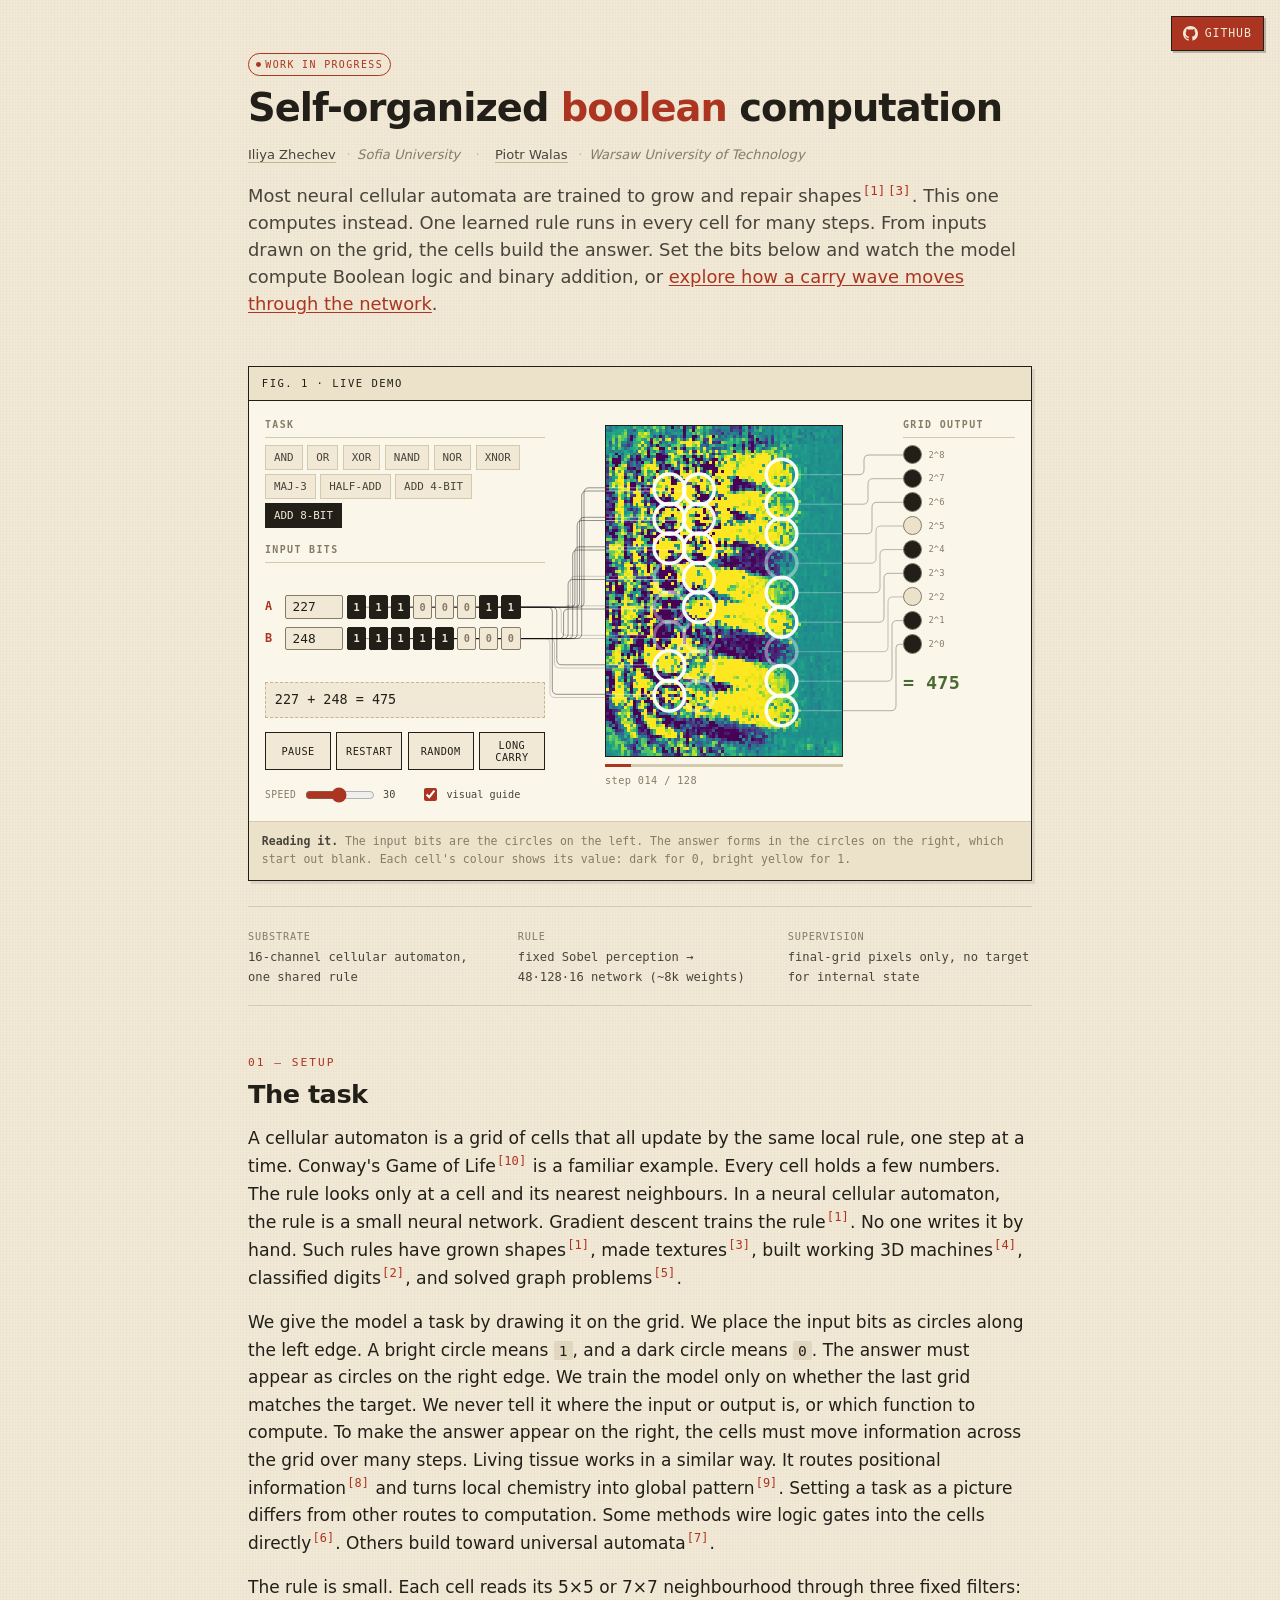
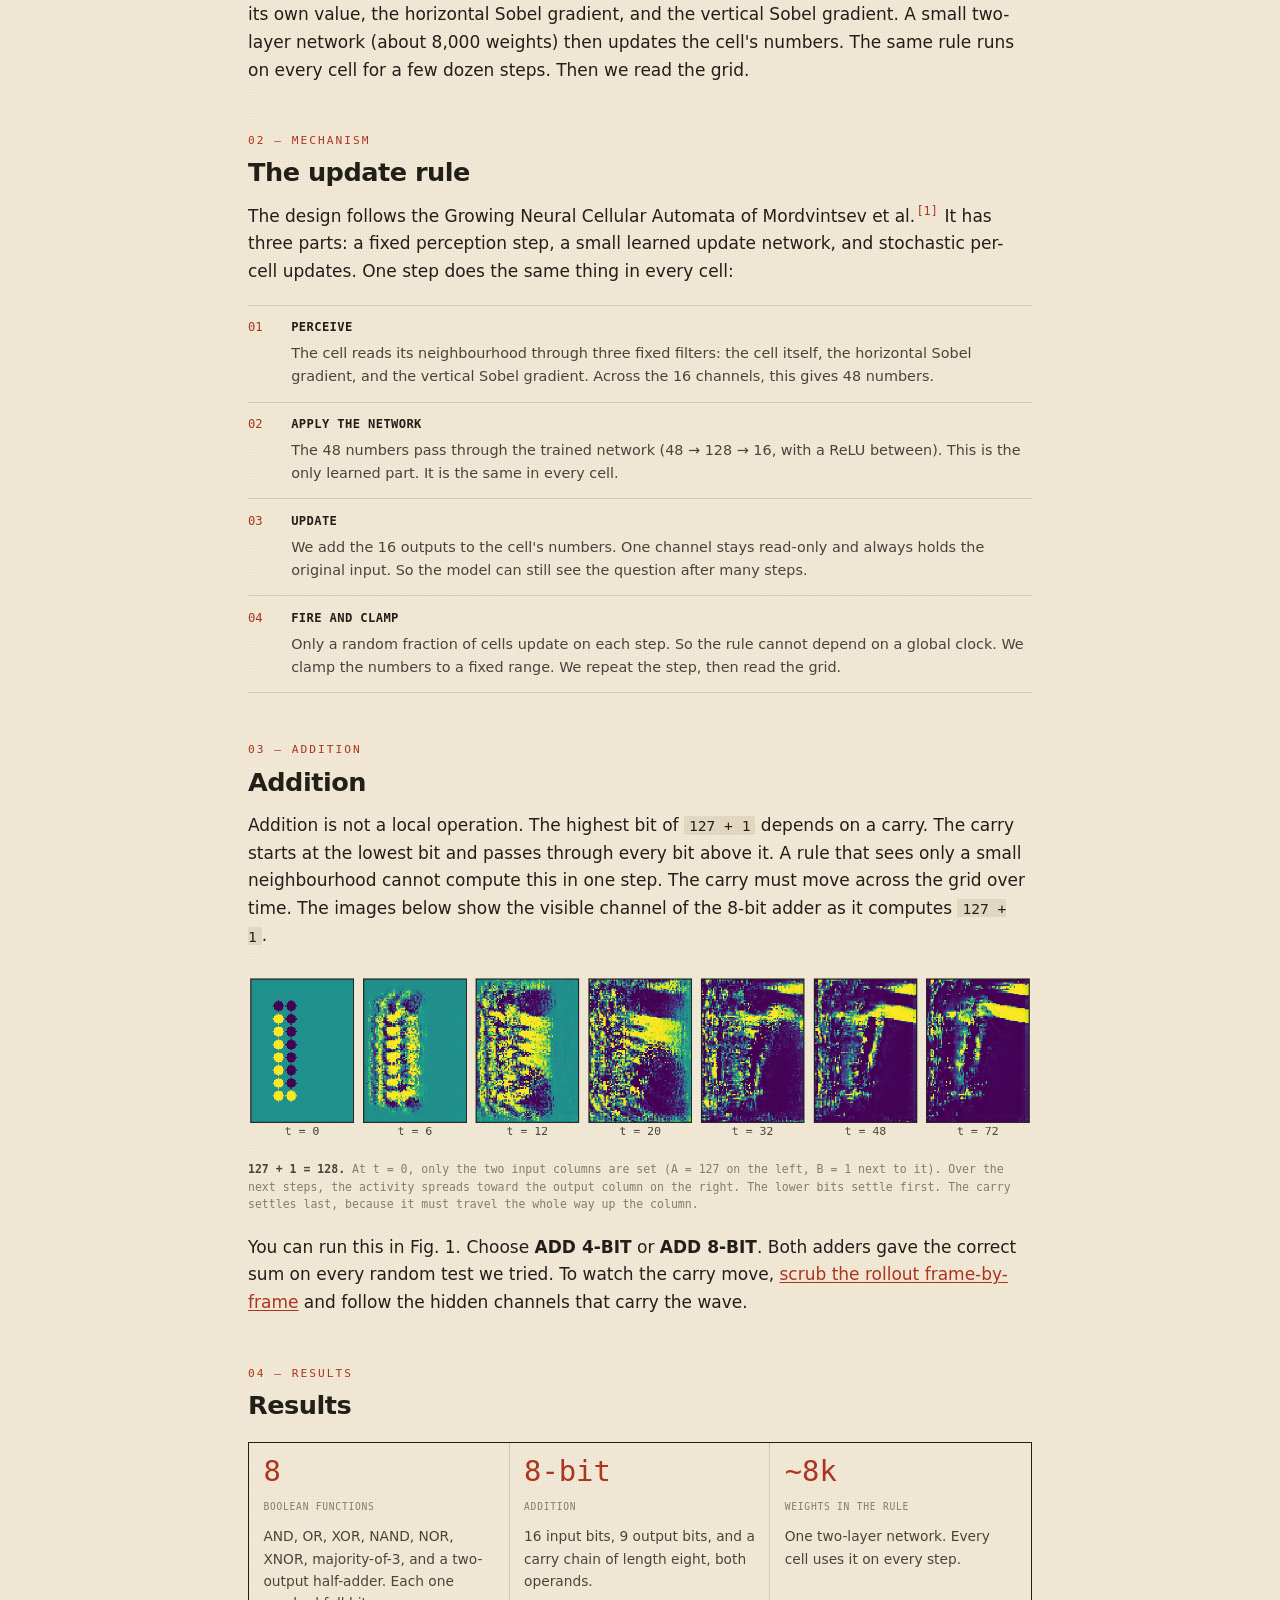
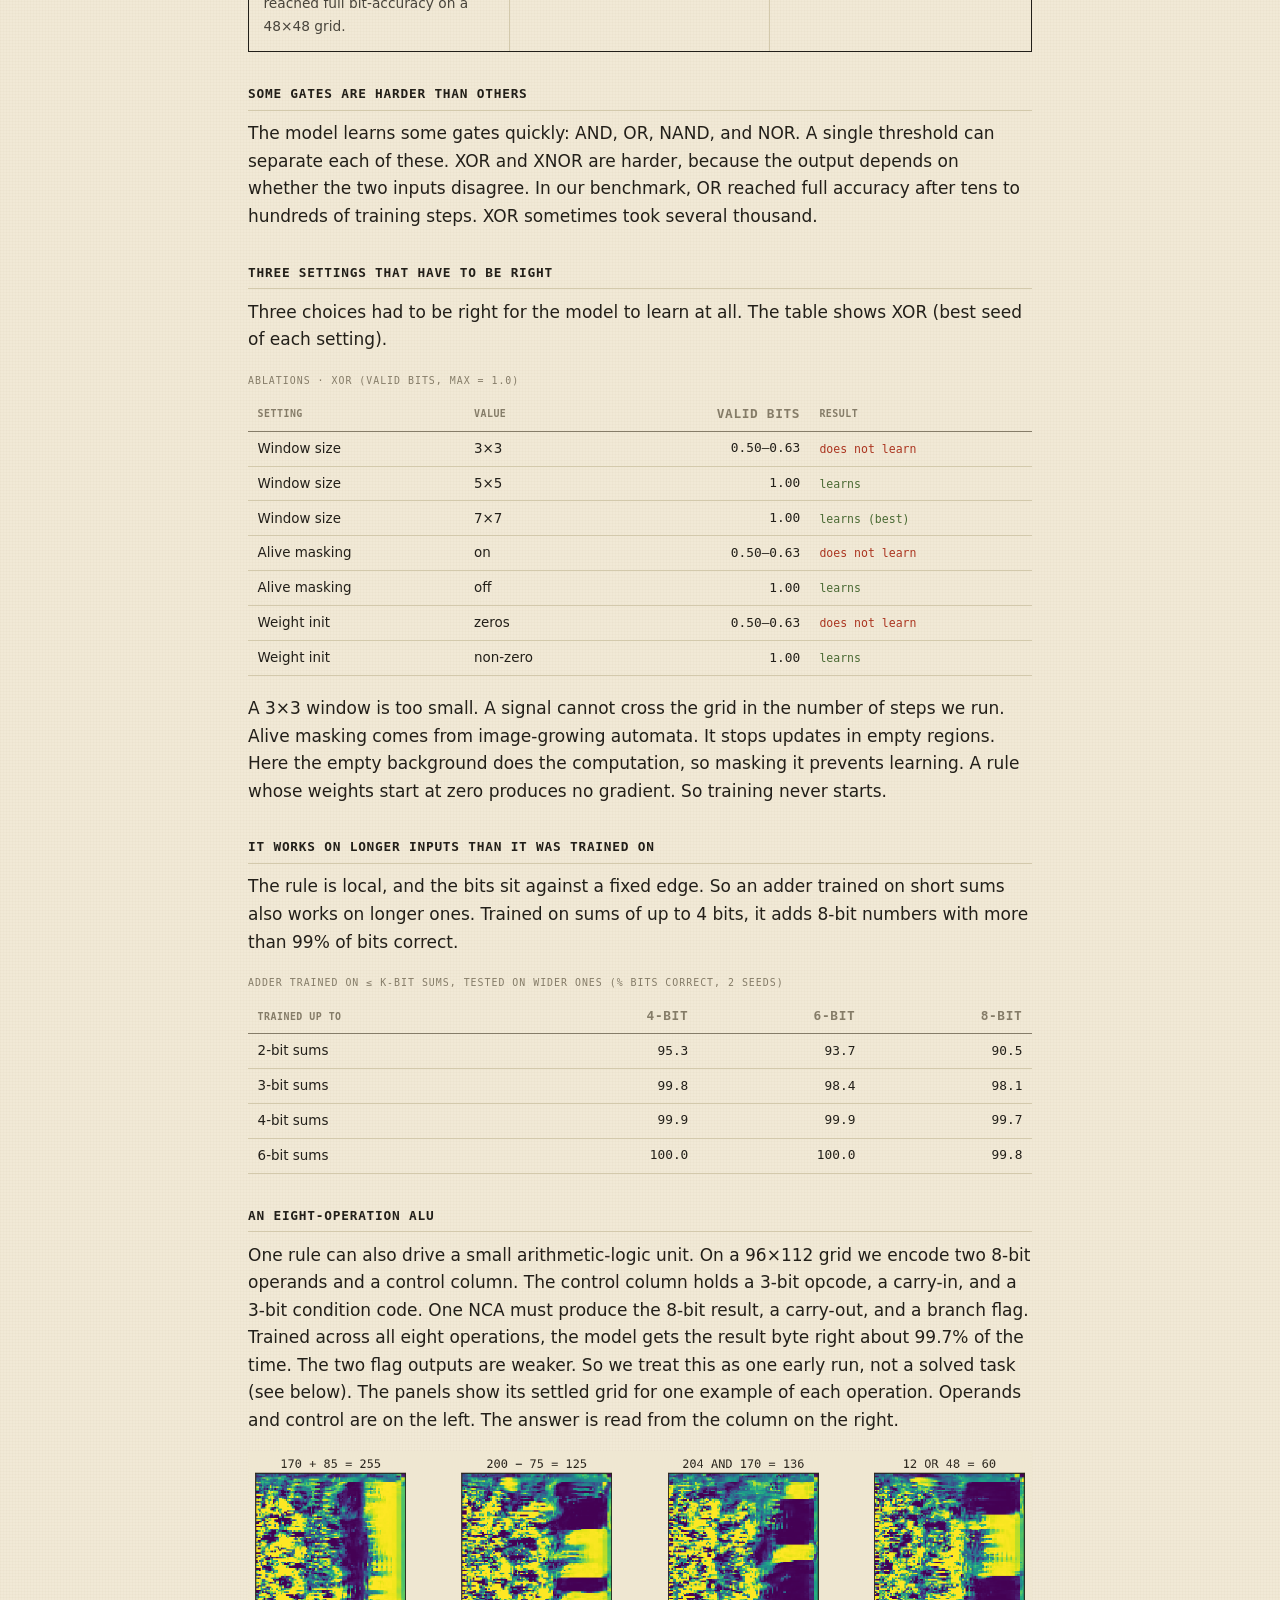
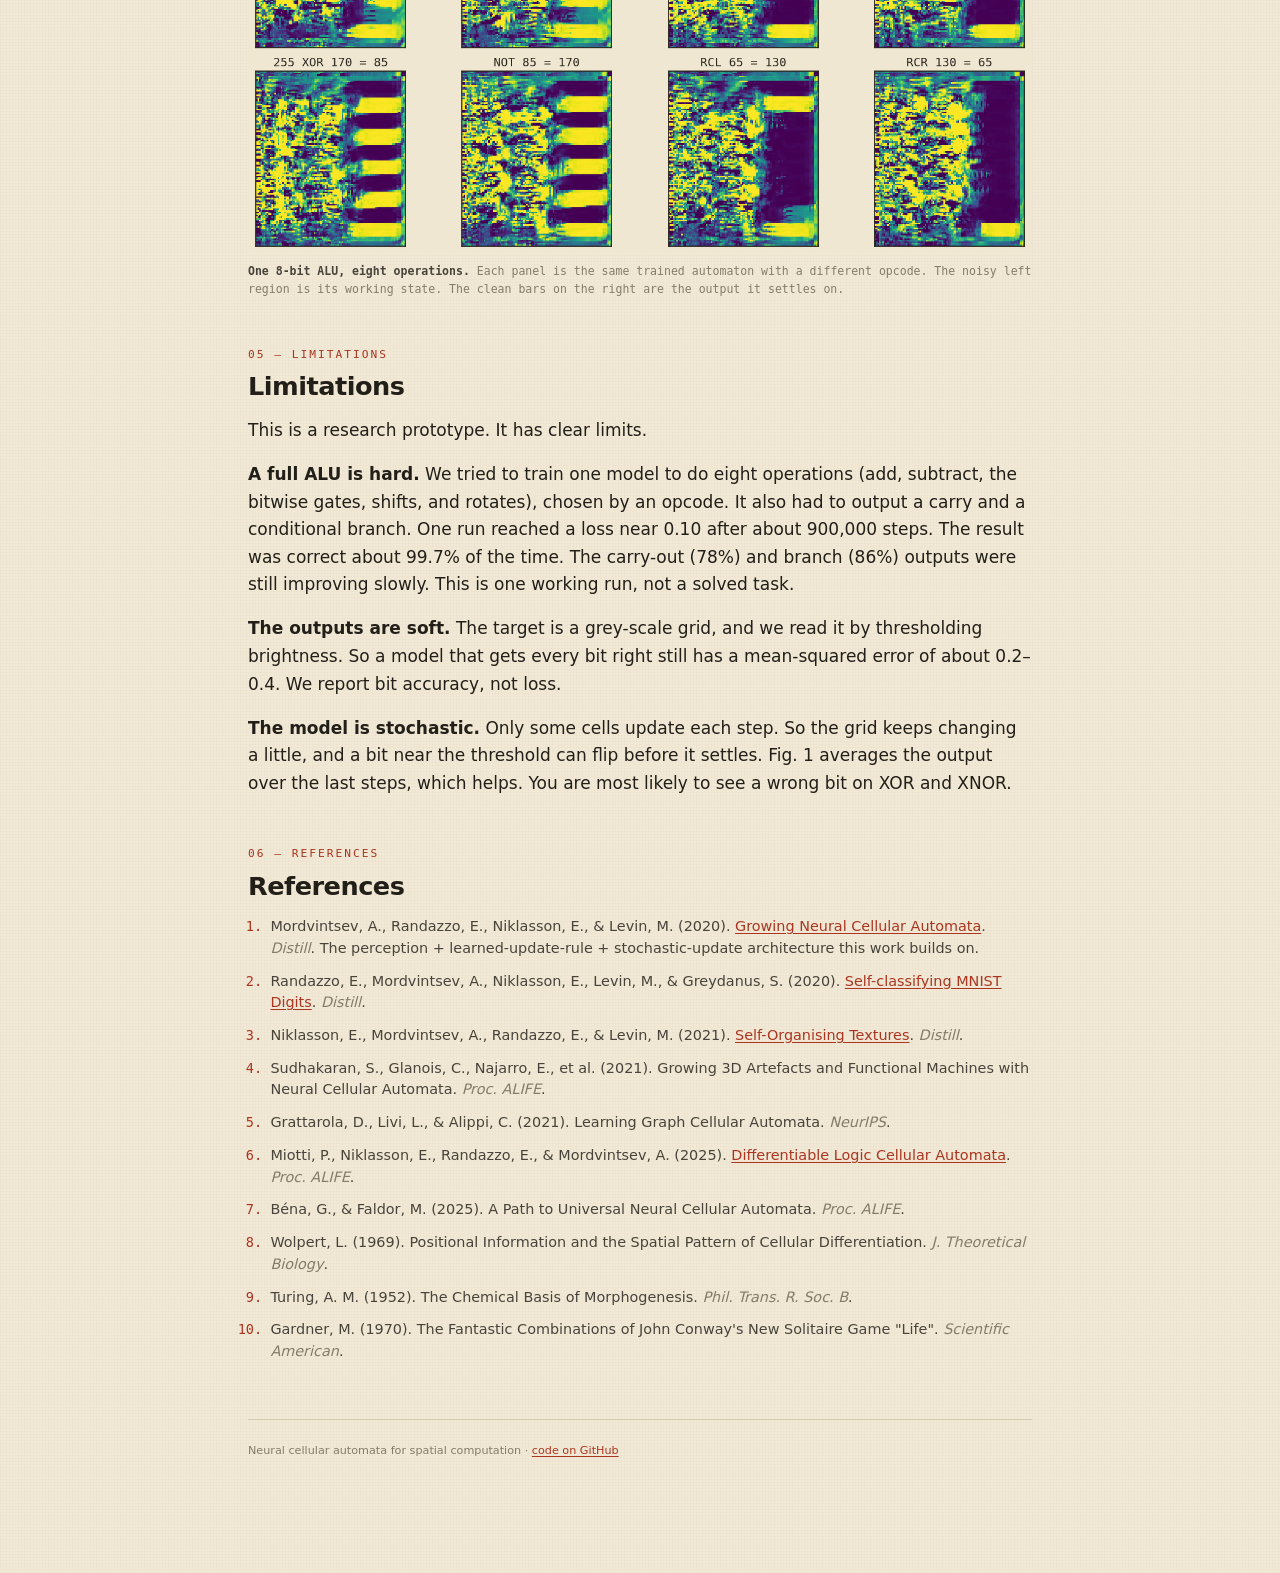
==== commit 1cfca1e8: "Demo: fix and simplify the cellular-automaton definition Define a cellular automaton by its shared l" ====
--- a/demo/index.html
+++ b/demo/index.html
@@ -87,7 +87,7 @@
   <section id="setup">
     <div class="seclabel">01 — Setup</div>
     <h2>The task</h2>
-    <p class="lead">A cellular automaton is a grid of cells, like Conway's Game of Life<a href="#ref-10" class="cite">10</a>. Every cell holds a few numbers. The same rule updates each cell, and it looks only at that cell and its neighbours. In a neural cellular automaton, the rule is a small neural network. Gradient descent trains the rule<a href="#ref-1" class="cite">1</a>. No one writes it by hand. Such rules have grown shapes<a href="#ref-1" class="cite">1</a>, made textures<a href="#ref-3" class="cite">3</a>, built working 3D machines<a href="#ref-4" class="cite">4</a>, classified digits<a href="#ref-2" class="cite">2</a>, and solved graph problems<a href="#ref-5" class="cite">5</a>.</p>
+    <p class="lead">A cellular automaton is a grid of cells that all update by the same local rule, one step at a time. Conway's Game of Life<a href="#ref-10" class="cite">10</a> is a familiar example. Every cell holds a few numbers. The rule looks only at a cell and its nearest neighbours. In a neural cellular automaton, the rule is a small neural network. Gradient descent trains the rule<a href="#ref-1" class="cite">1</a>. No one writes it by hand. Such rules have grown shapes<a href="#ref-1" class="cite">1</a>, made textures<a href="#ref-3" class="cite">3</a>, built working 3D machines<a href="#ref-4" class="cite">4</a>, classified digits<a href="#ref-2" class="cite">2</a>, and solved graph problems<a href="#ref-5" class="cite">5</a>.</p>
     <p>We give the model a task by drawing it on the grid. We place the input bits as circles along the left edge. A bright circle means <code>1</code>, and a dark circle means <code>0</code>. The answer must appear as circles on the right edge. We train the model only on whether the last grid matches the target. We never tell it where the input or output is, or which function to compute. To make the answer appear on the right, the cells must move information across the grid over many steps. Living tissue works in a similar way. It routes positional information<a href="#ref-8" class="cite">8</a> and turns local chemistry into global pattern<a href="#ref-9" class="cite">9</a>. Setting a task as a picture differs from other routes to computation. Some methods wire logic gates into the cells directly<a href="#ref-6" class="cite">6</a>. Others build toward universal automata<a href="#ref-7" class="cite">7</a>.</p>
     <p>The rule is small. Each cell reads its 5×5 or 7×7 neighbourhood through three fixed filters: its own value, the horizontal Sobel gradient, and the vertical Sobel gradient. A small two-layer network (about 8,000 weights) then updates the cell's numbers. The same rule runs on every cell for a few dozen steps. Then we read the grid.</p>
   </section>
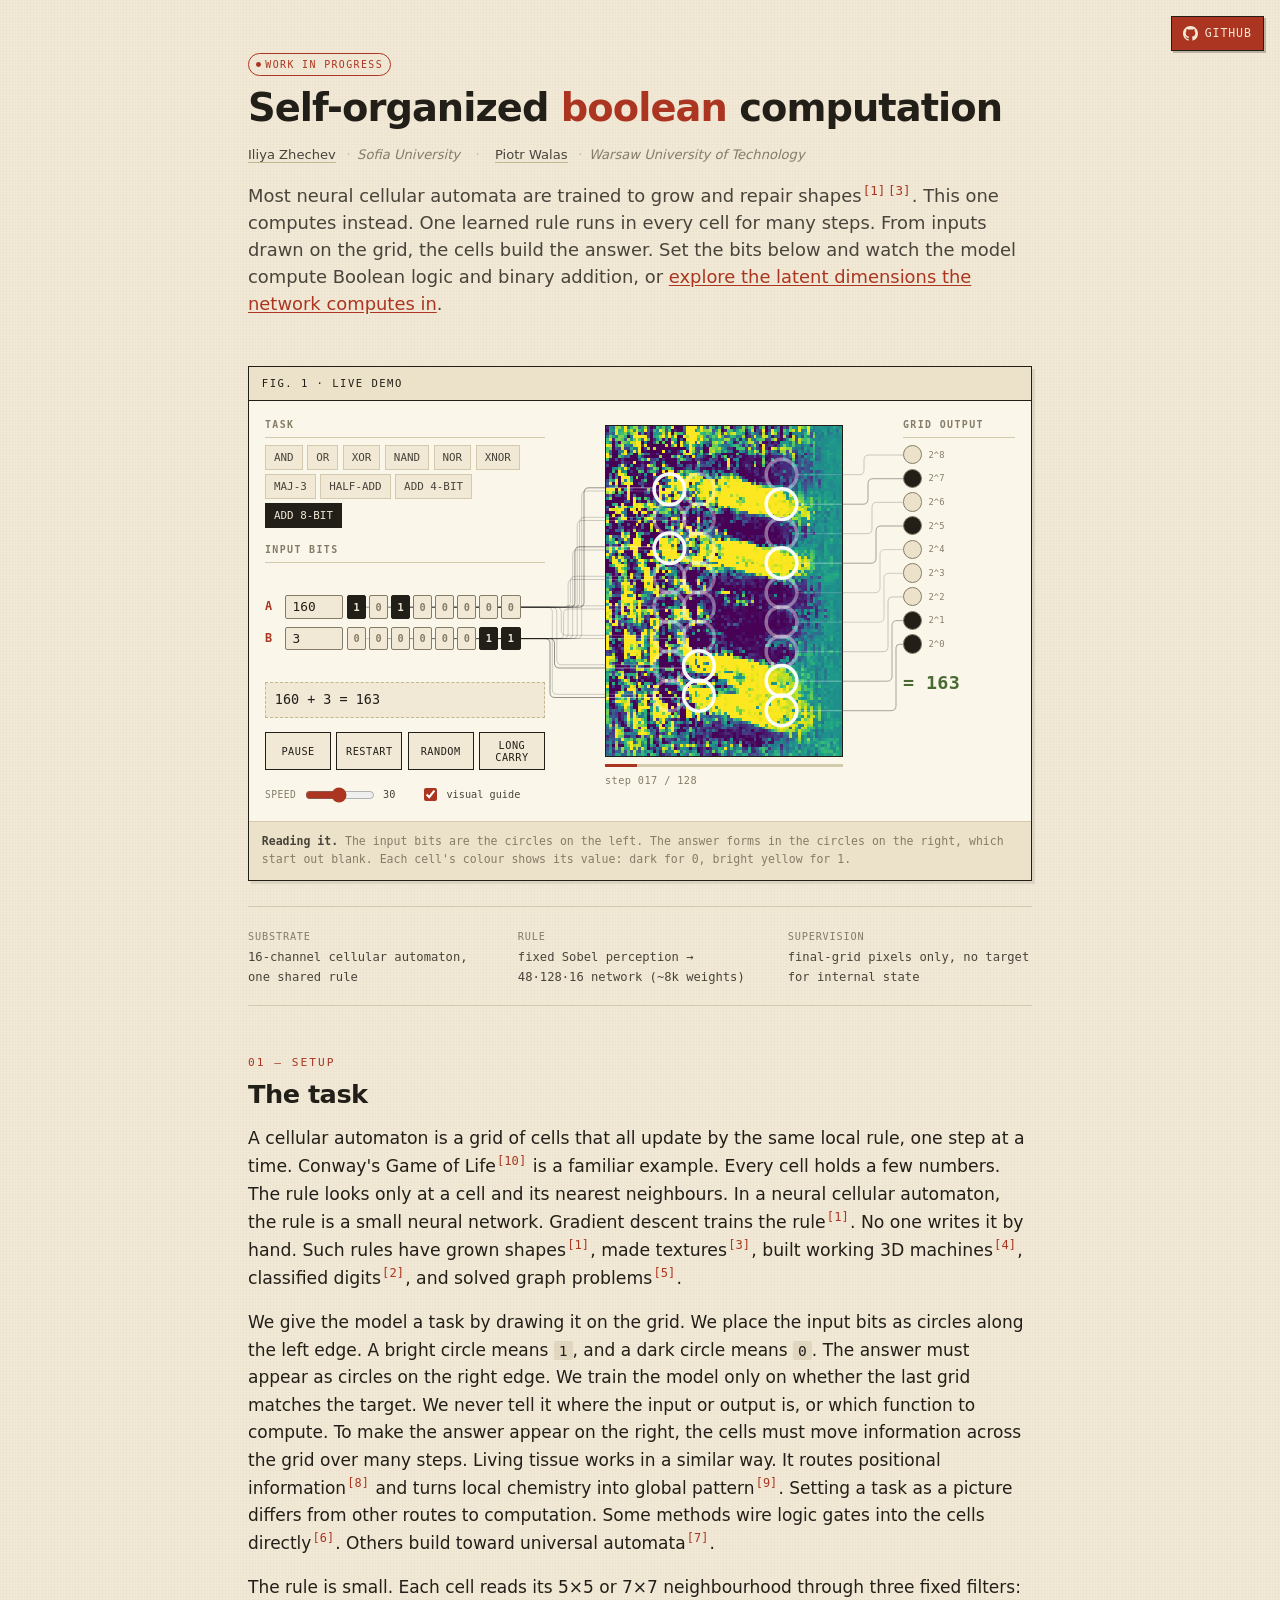
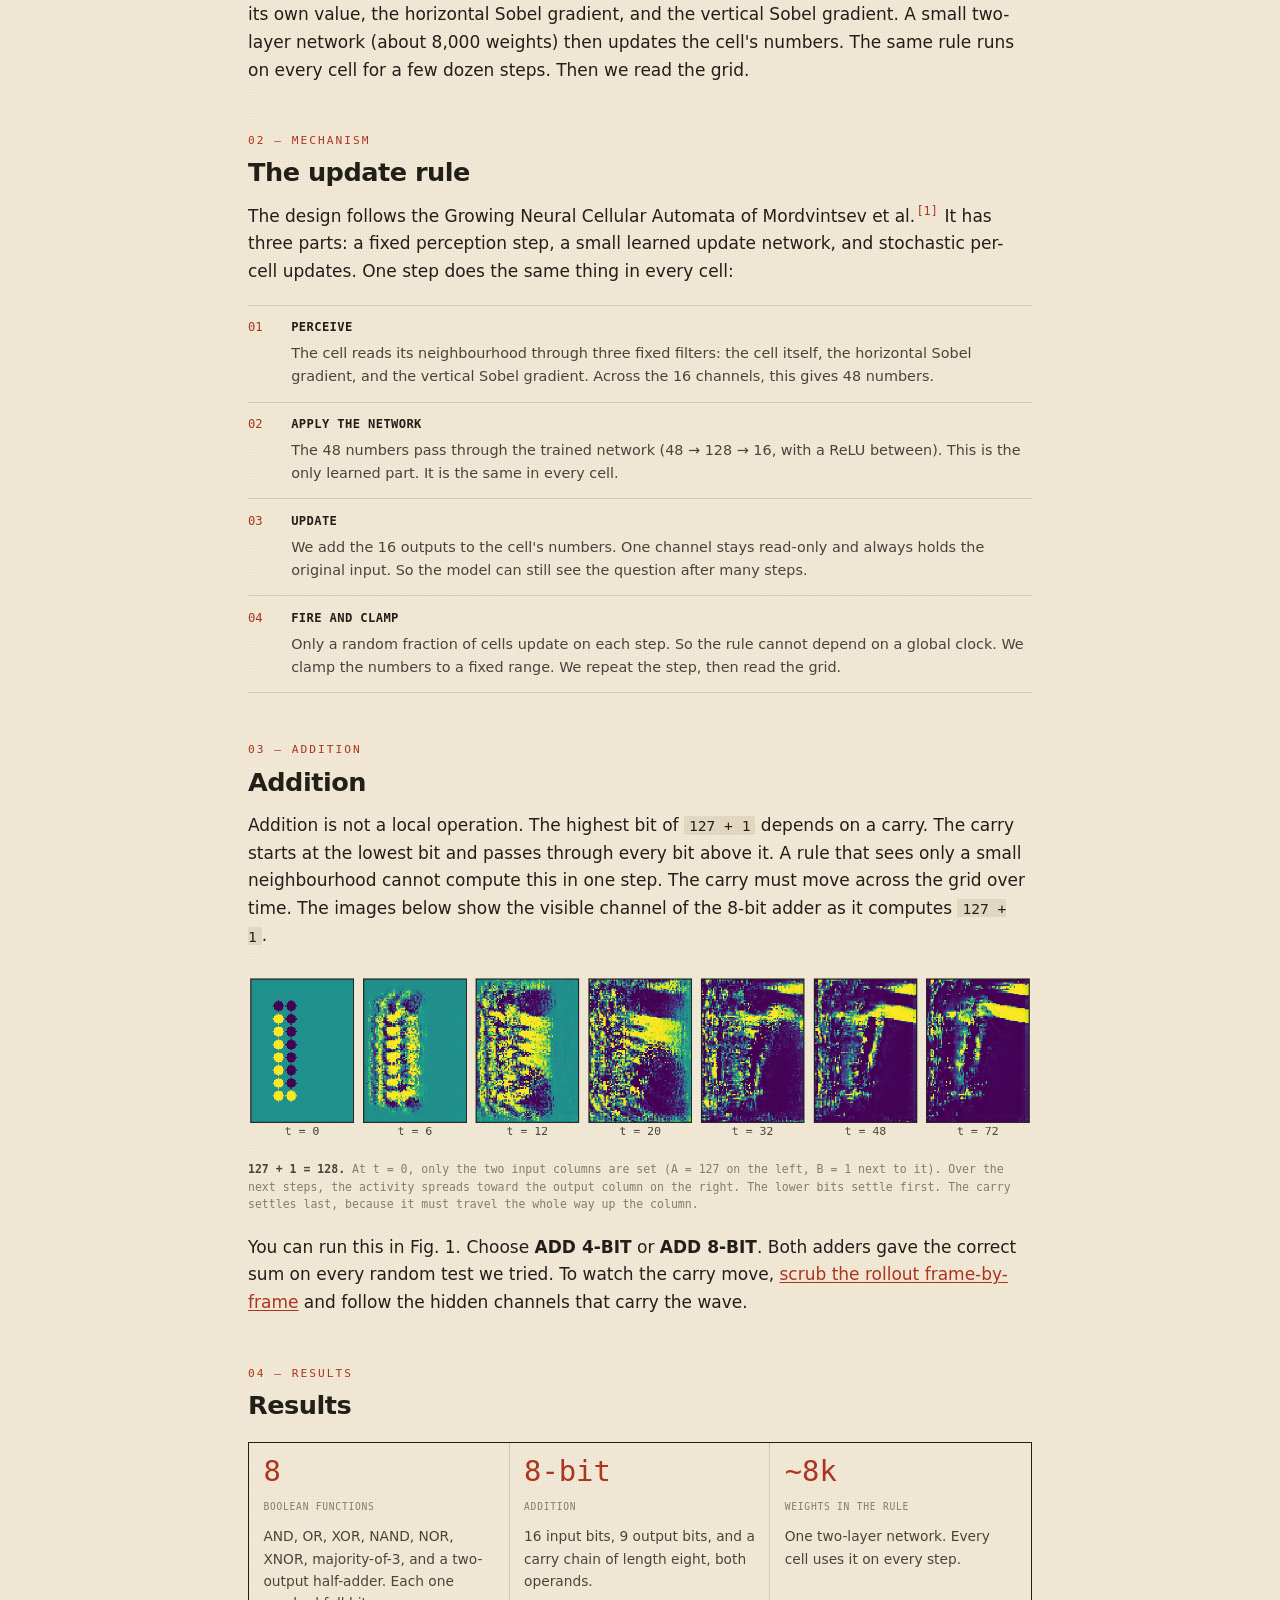
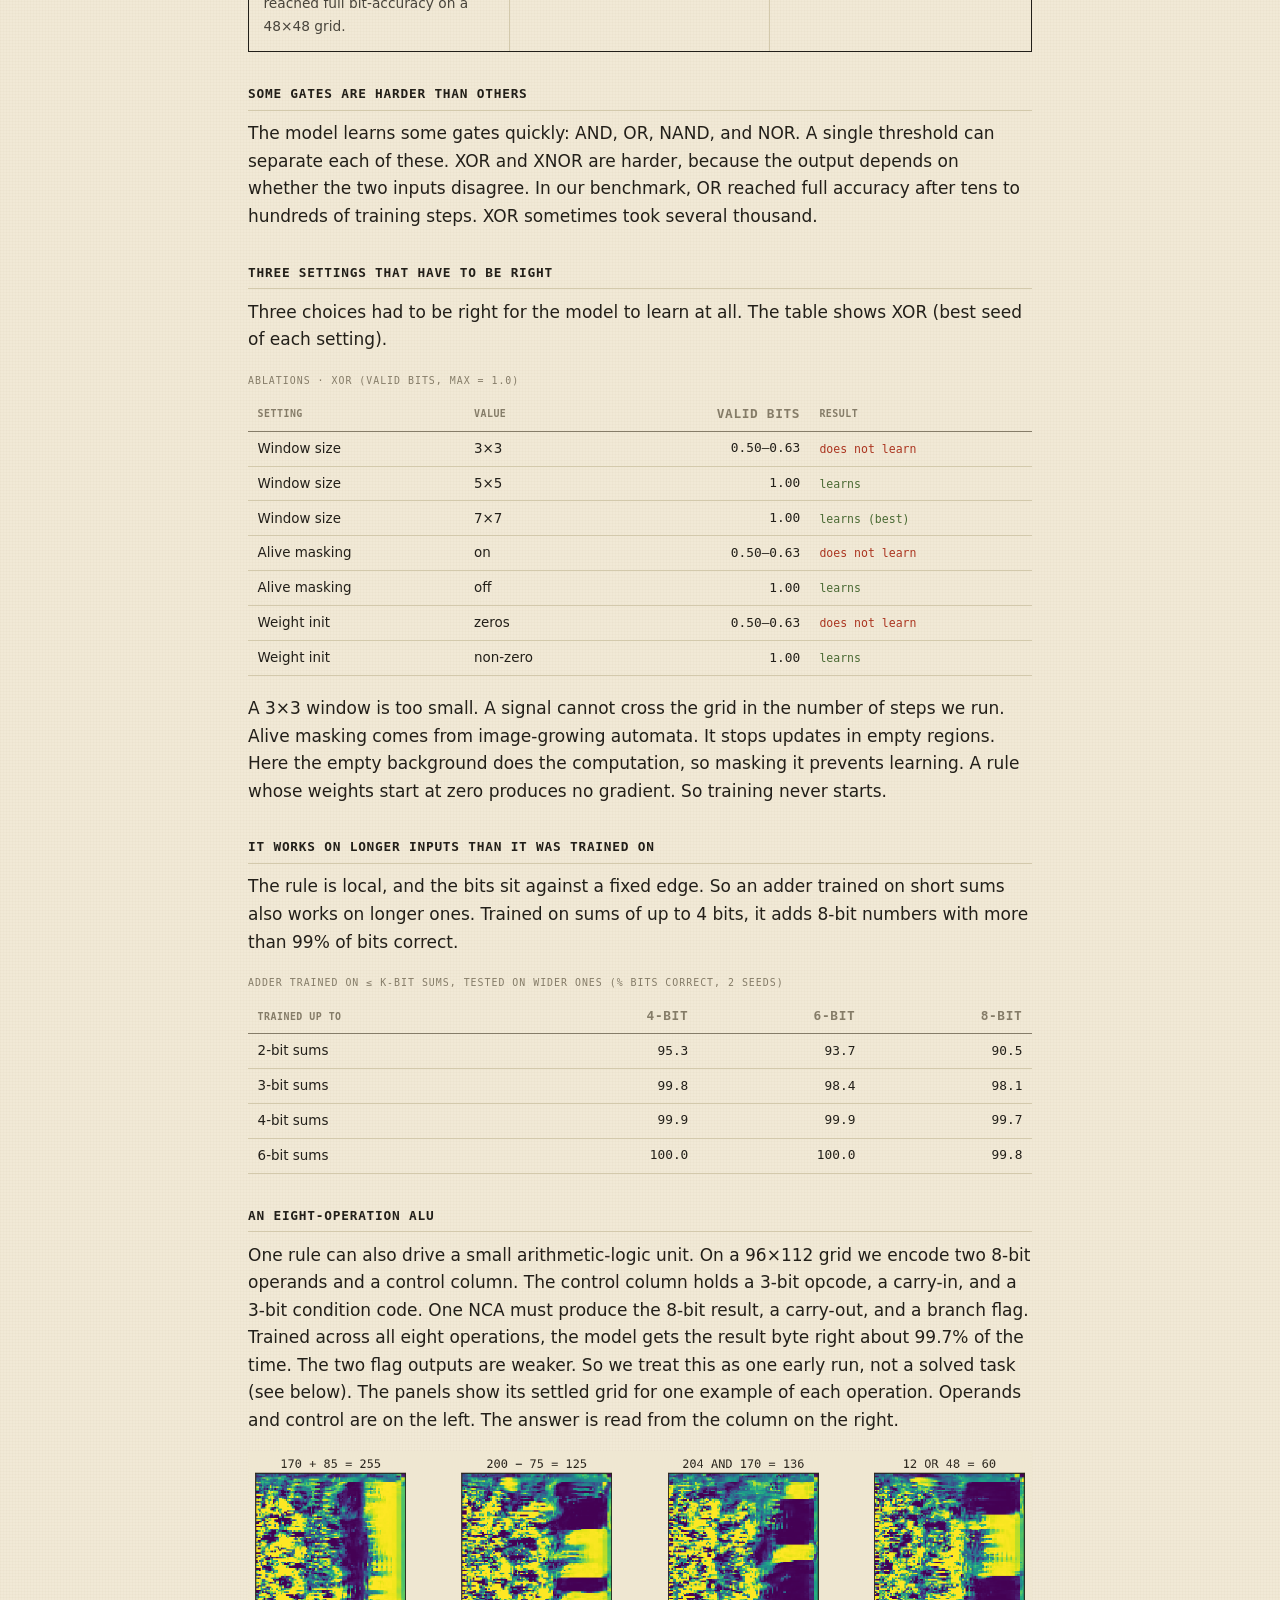
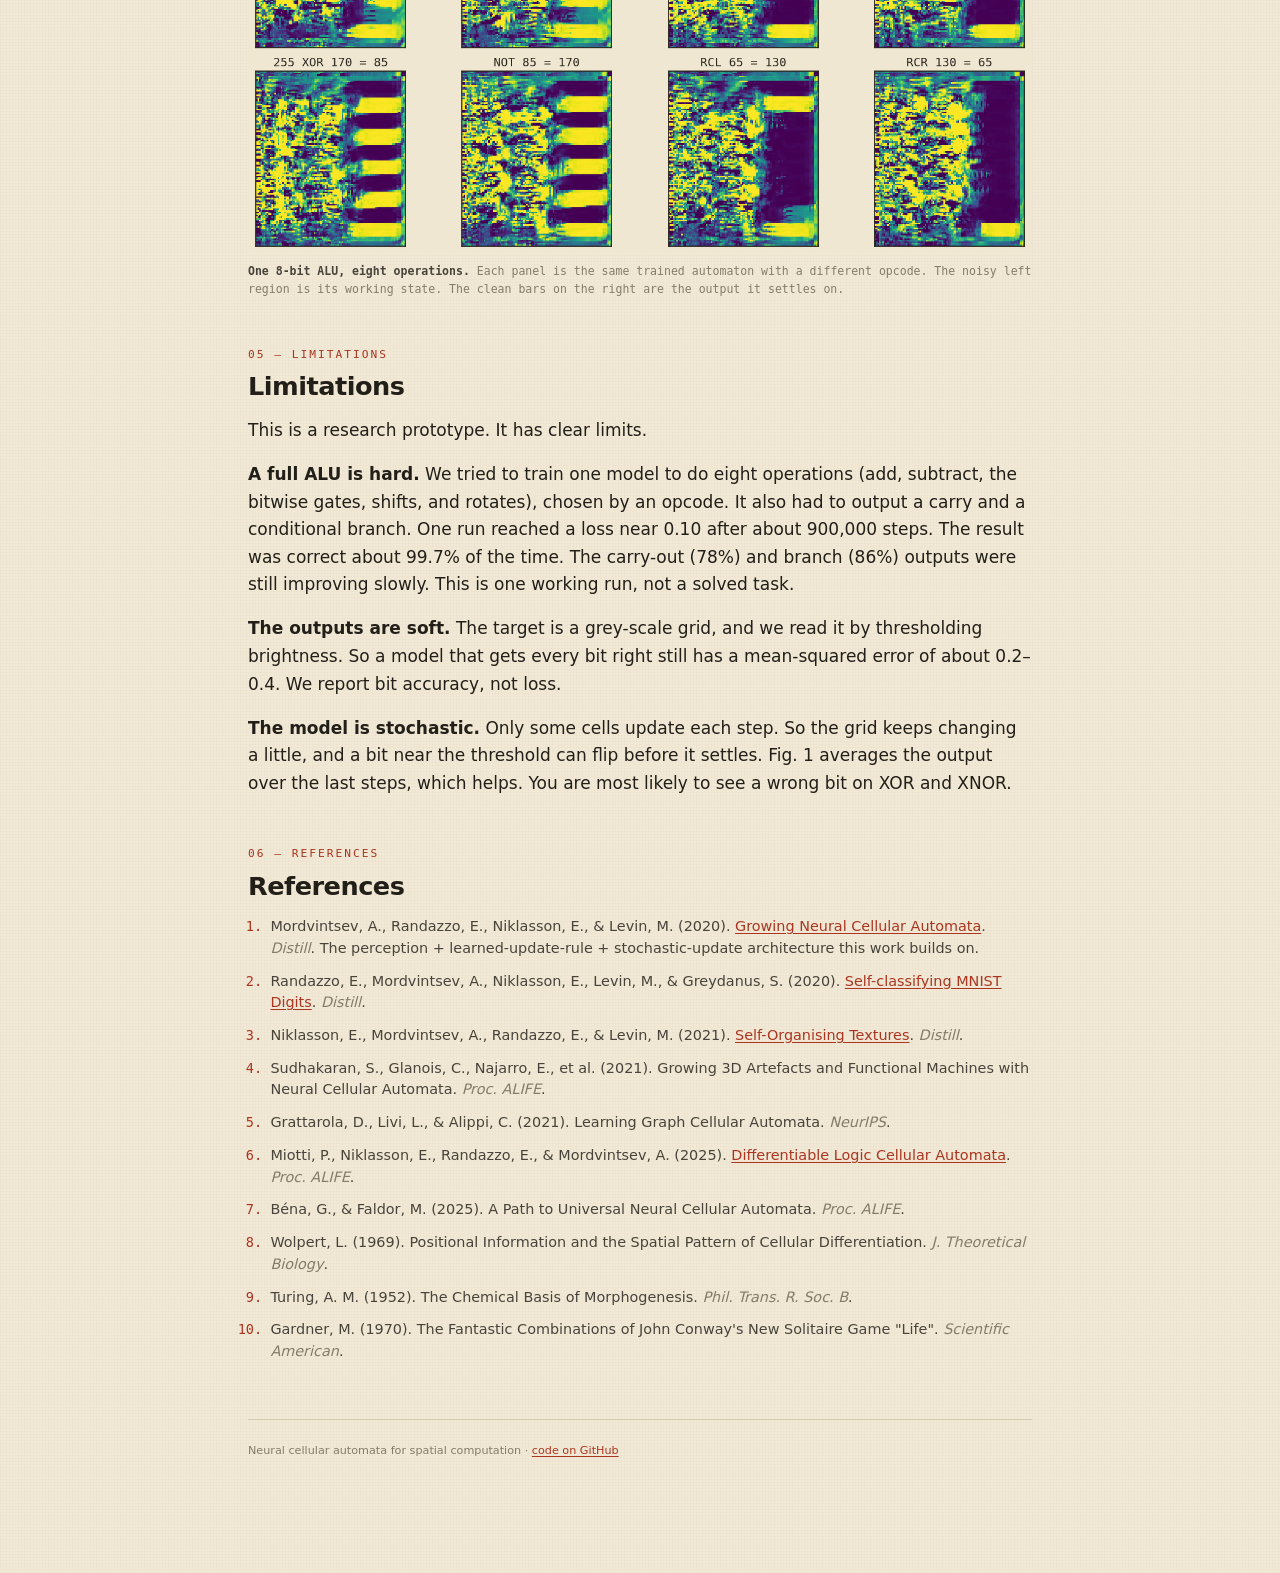
==== commit 3b84051a: "Demo: latent-dimensions page, and make heavy assets buildable Rework the carry-wave page into a late" ====
--- a/demo/index.html
+++ b/demo/index.html
@@ -23,7 +23,7 @@
     </div>
     <h1 class="title">Self-organized <em>boolean</em> computation</h1>
     <p class="byline"><a class="name" href="https://ichko.github.io" target="_blank" rel="noopener">Iliya Zhechev</a> <span class="aff">Sofia University</span> <span class="sep">·</span> <a class="name" href="https://peterwaiiace.github.io/me.github.io/" target="_blank" rel="noopener">Piotr Walas</a> <span class="aff">Warsaw University of Technology</span></p>
-    <p class="subtitle">Most neural cellular automata are trained to grow and repair shapes<a href="#ref-1" class="cite">1</a><a href="#ref-3" class="cite">3</a>. This one computes instead. One learned rule runs in every cell for many steps. From inputs drawn on the grid, the cells build the answer. Set the bits below and watch the model compute Boolean logic and binary addition, or <a href="carry_tsne.html">explore how a carry wave moves through the network</a>.</p>
+    <p class="subtitle">Most neural cellular automata are trained to grow and repair shapes<a href="#ref-1" class="cite">1</a><a href="#ref-3" class="cite">3</a>. This one computes instead. One learned rule runs in every cell for many steps. From inputs drawn on the grid, the cells build the answer. Set the bits below and watch the model compute Boolean logic and binary addition, or <a href="carry_tsne.html">explore the latent dimensions the network computes in</a>.</p>
   </header>
 
   <!-- DEMO -->
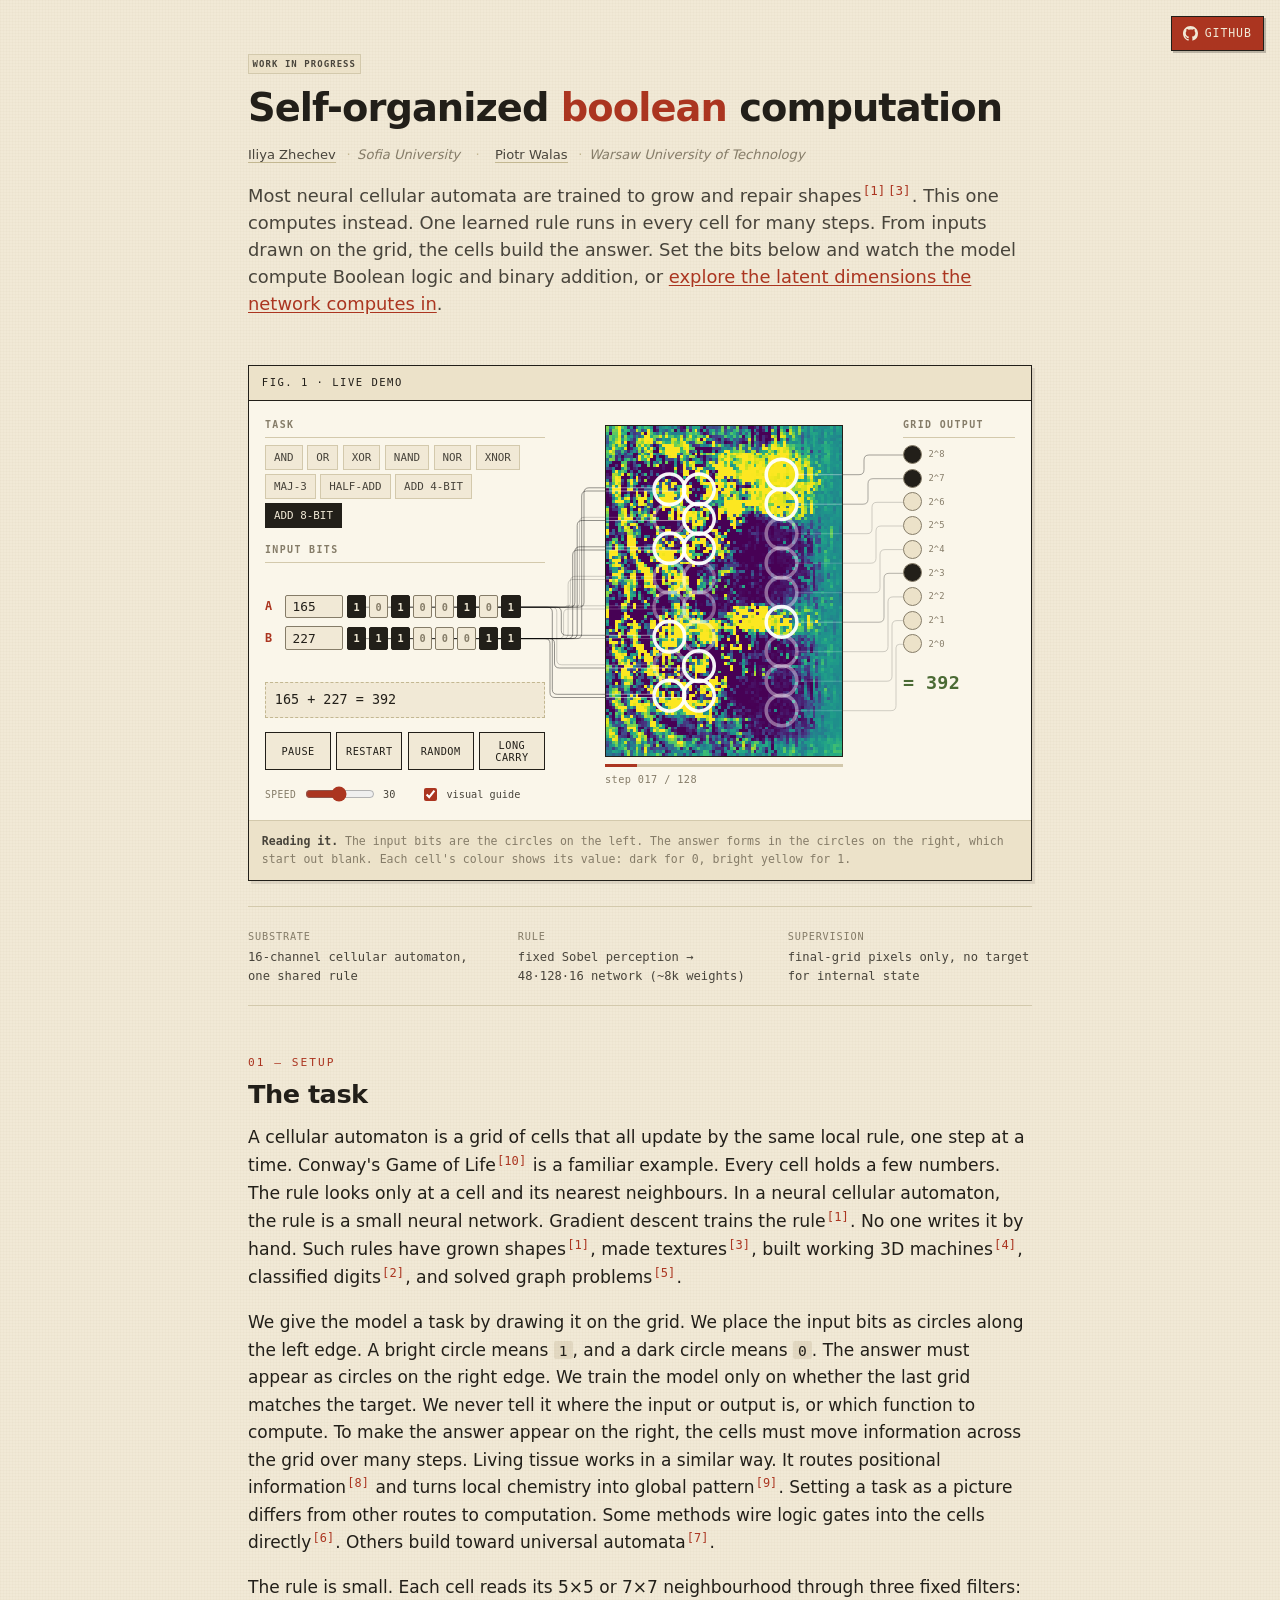
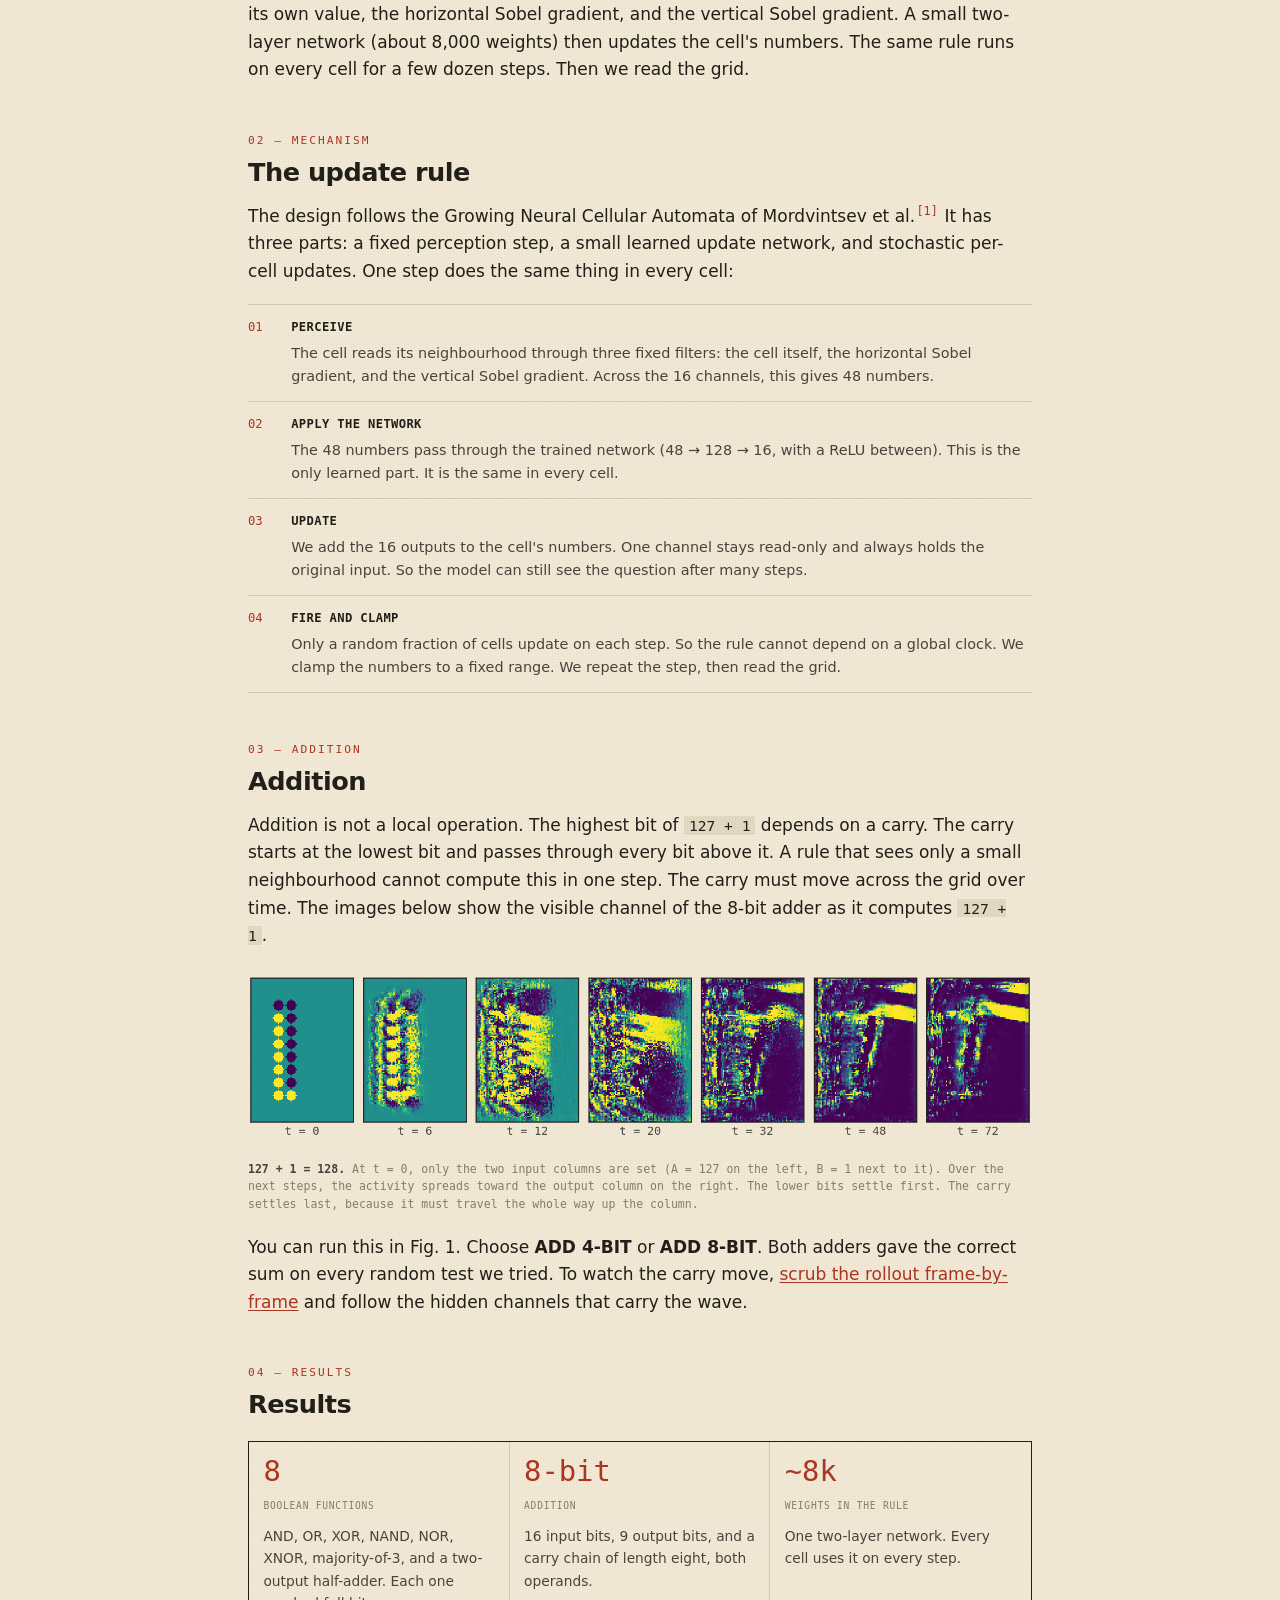
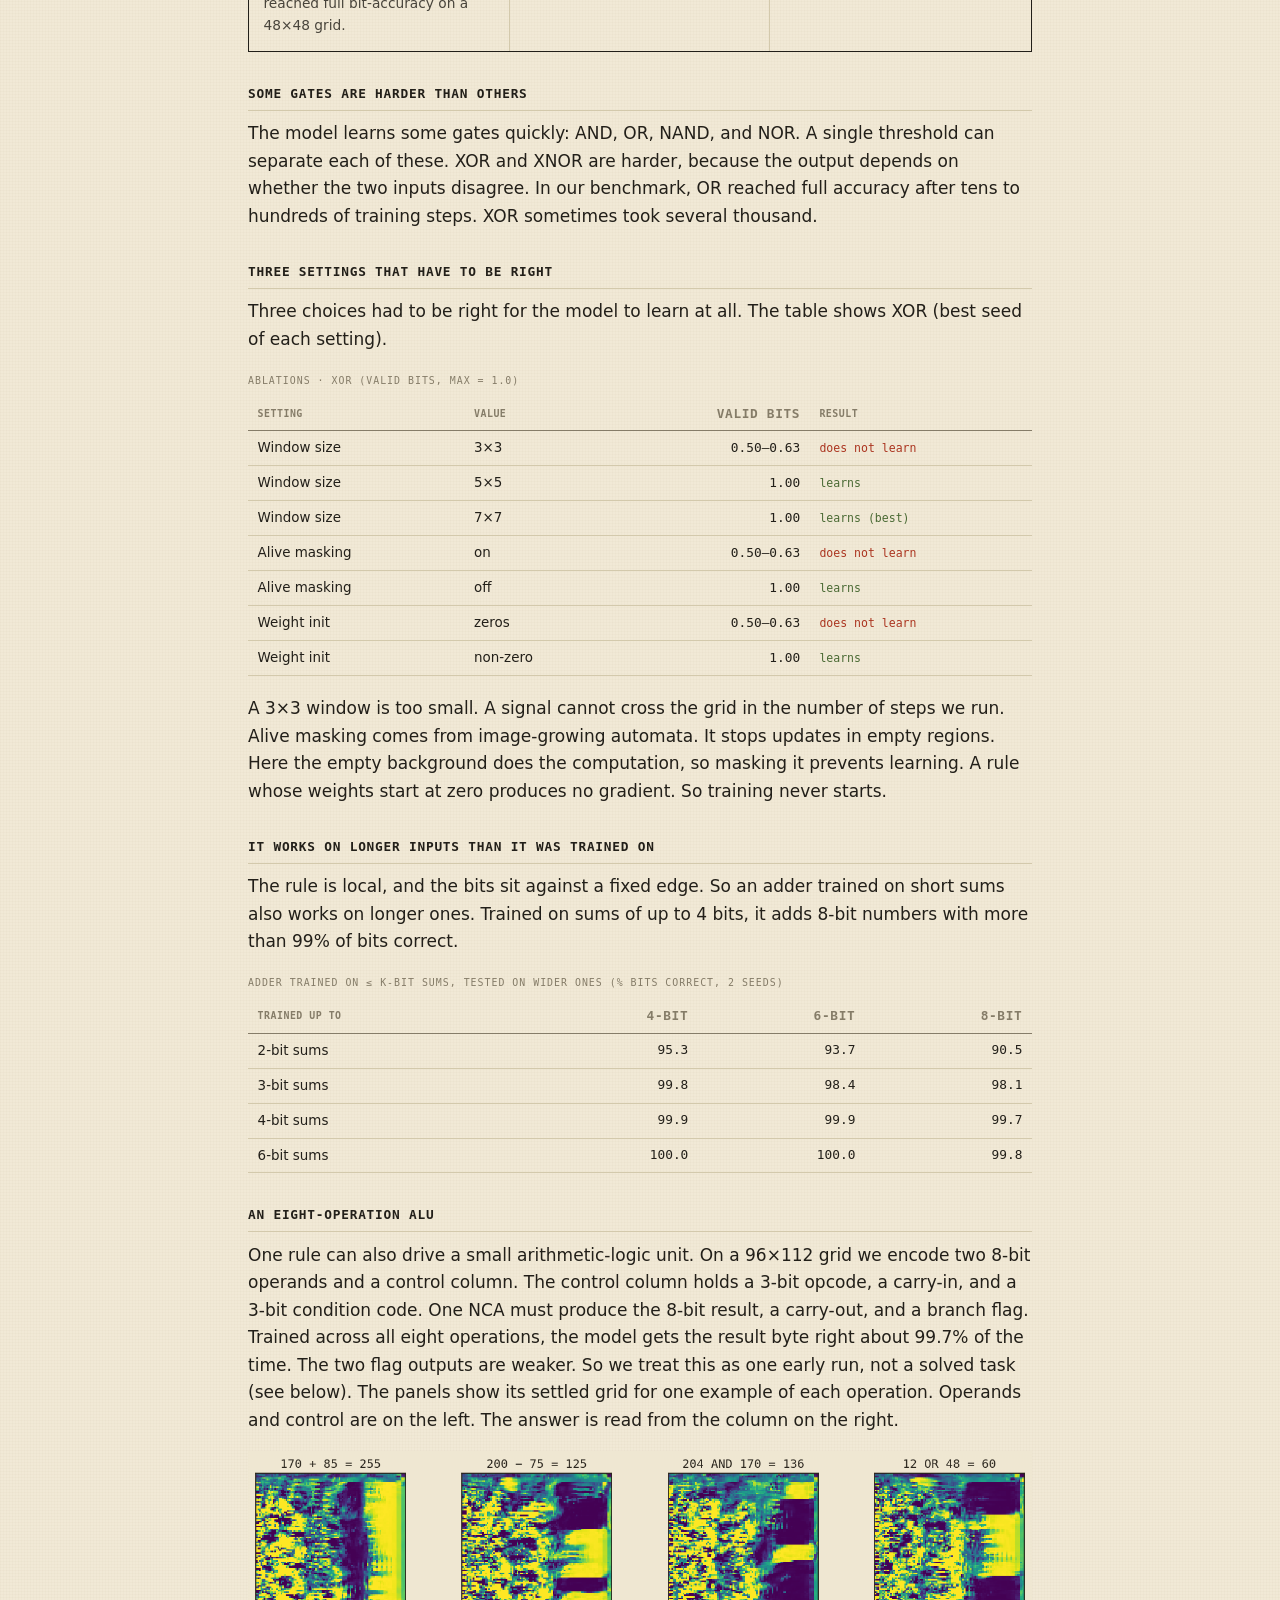
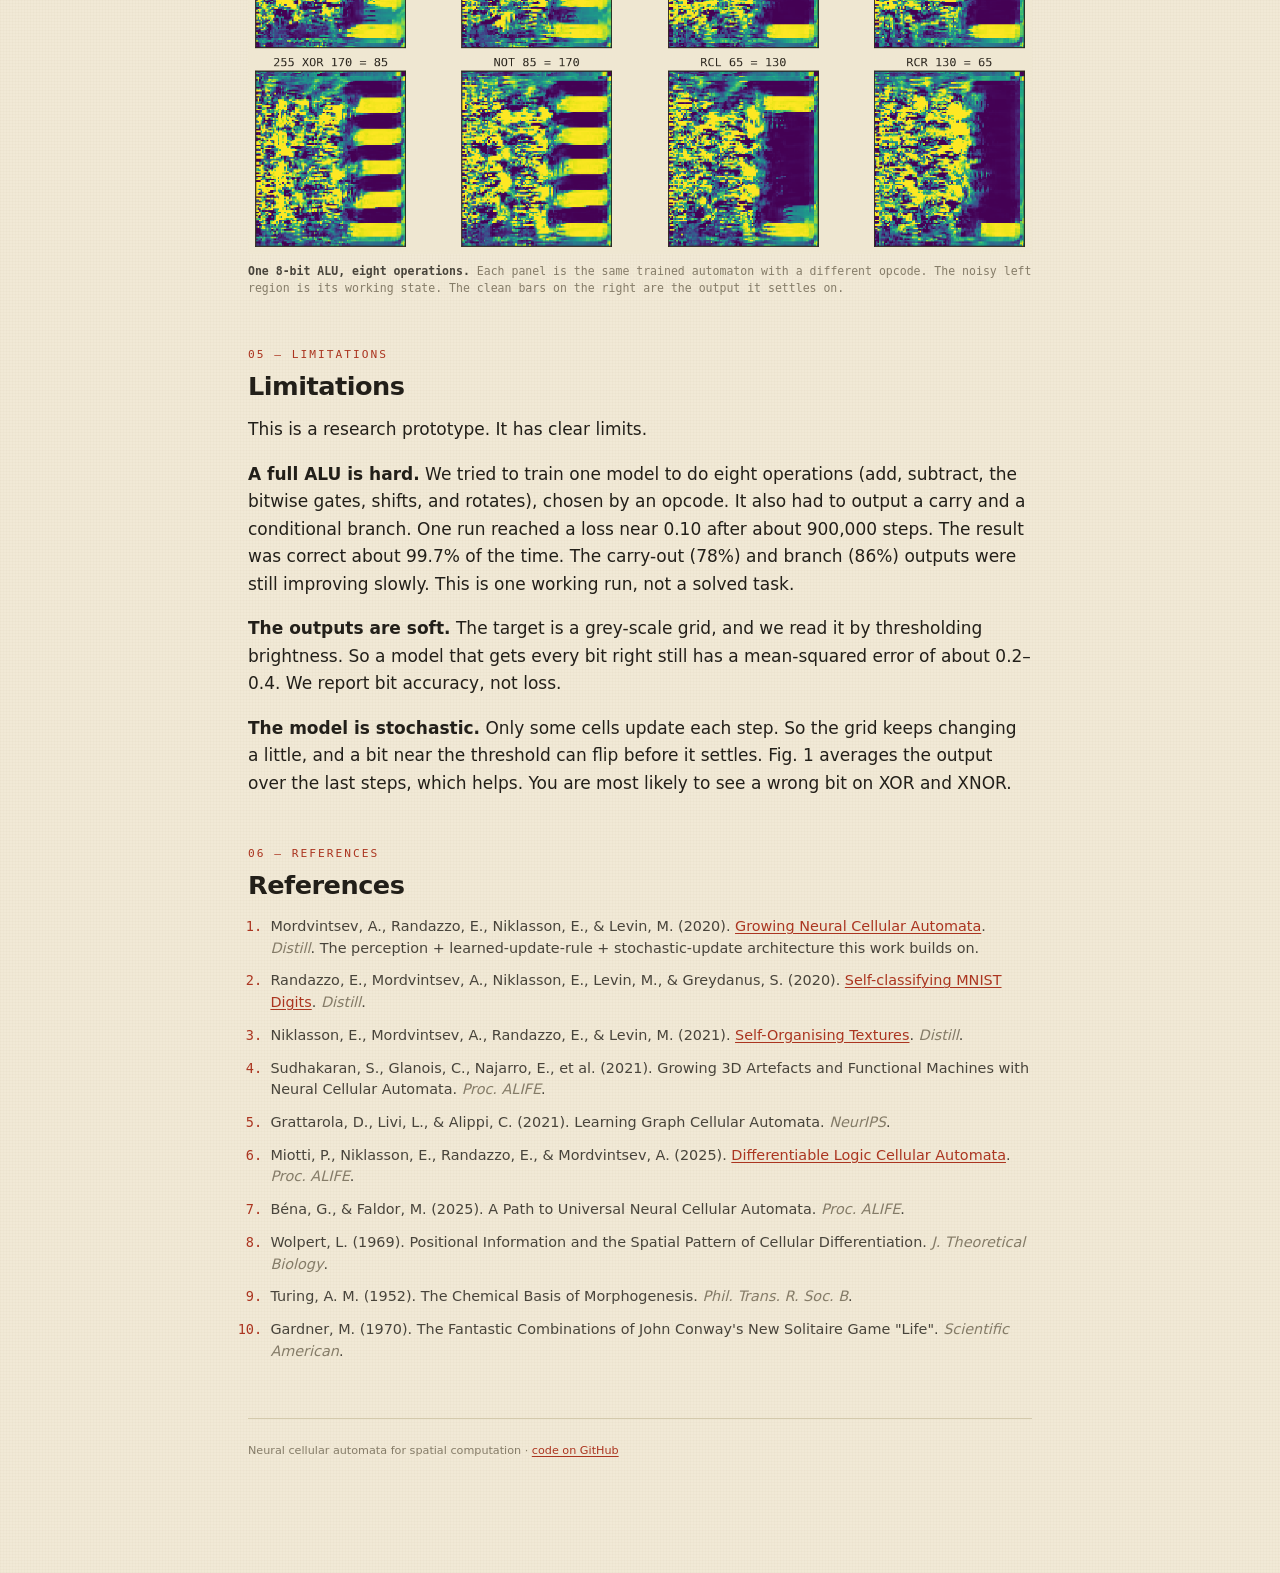
==== commit 150f2ed0: "Demo: flatten the work-in-progress pin Square, tiny, bold uppercase on a light border. Moved out of " ====
--- a/demo/index.html
+++ b/demo/index.html
@@ -17,9 +17,7 @@
 
   <header class="masthead">
     <div style="margin-bottom:0.7rem;">
-      <span style="display:inline-flex;align-items:center;gap:0.45em;font-family:var(--mono);font-size:0.62rem;letter-spacing:0.14em;text-transform:uppercase;color:var(--accent);border:1px solid var(--accent);border-radius:999px;padding:0.22em 0.7em;">
-        <span style="width:0.5em;height:0.5em;border-radius:50%;background:var(--accent);display:inline-block;"></span>Work in progress
-      </span>
+      <span class="wip">Work in progress</span>
     </div>
     <h1 class="title">Self-organized <em>boolean</em> computation</h1>
     <p class="byline"><a class="name" href="https://ichko.github.io" target="_blank" rel="noopener">Iliya Zhechev</a> <span class="aff">Sofia University</span> <span class="sep">·</span> <a class="name" href="https://peterwaiiace.github.io/me.github.io/" target="_blank" rel="noopener">Piotr Walas</a> <span class="aff">Warsaw University of Technology</span></p>
--- a/demo/css/style.css
+++ b/demo/css/style.css
@@ -39,6 +39,10 @@
 
 /* ---- masthead ----------------------------------------------------------- */
 header.masthead { margin-bottom: 2.4rem; }
+/* work-in-progress pin: flat, square, tiny */
+.wip { display: inline-block; font-family: var(--mono); font-size: 0.56rem; font-weight: 700;
+       letter-spacing: 0.12em; text-transform: uppercase; color: var(--ink-2);
+       background: var(--paper-2); border: 1px solid var(--rule); padding: 0.2em 0.4em; }
 h1.title {
   font-family: var(--sans); font-weight: 700;
   font-size: clamp(1.7rem, 4.4vw, 2.4rem); line-height: 1.08;
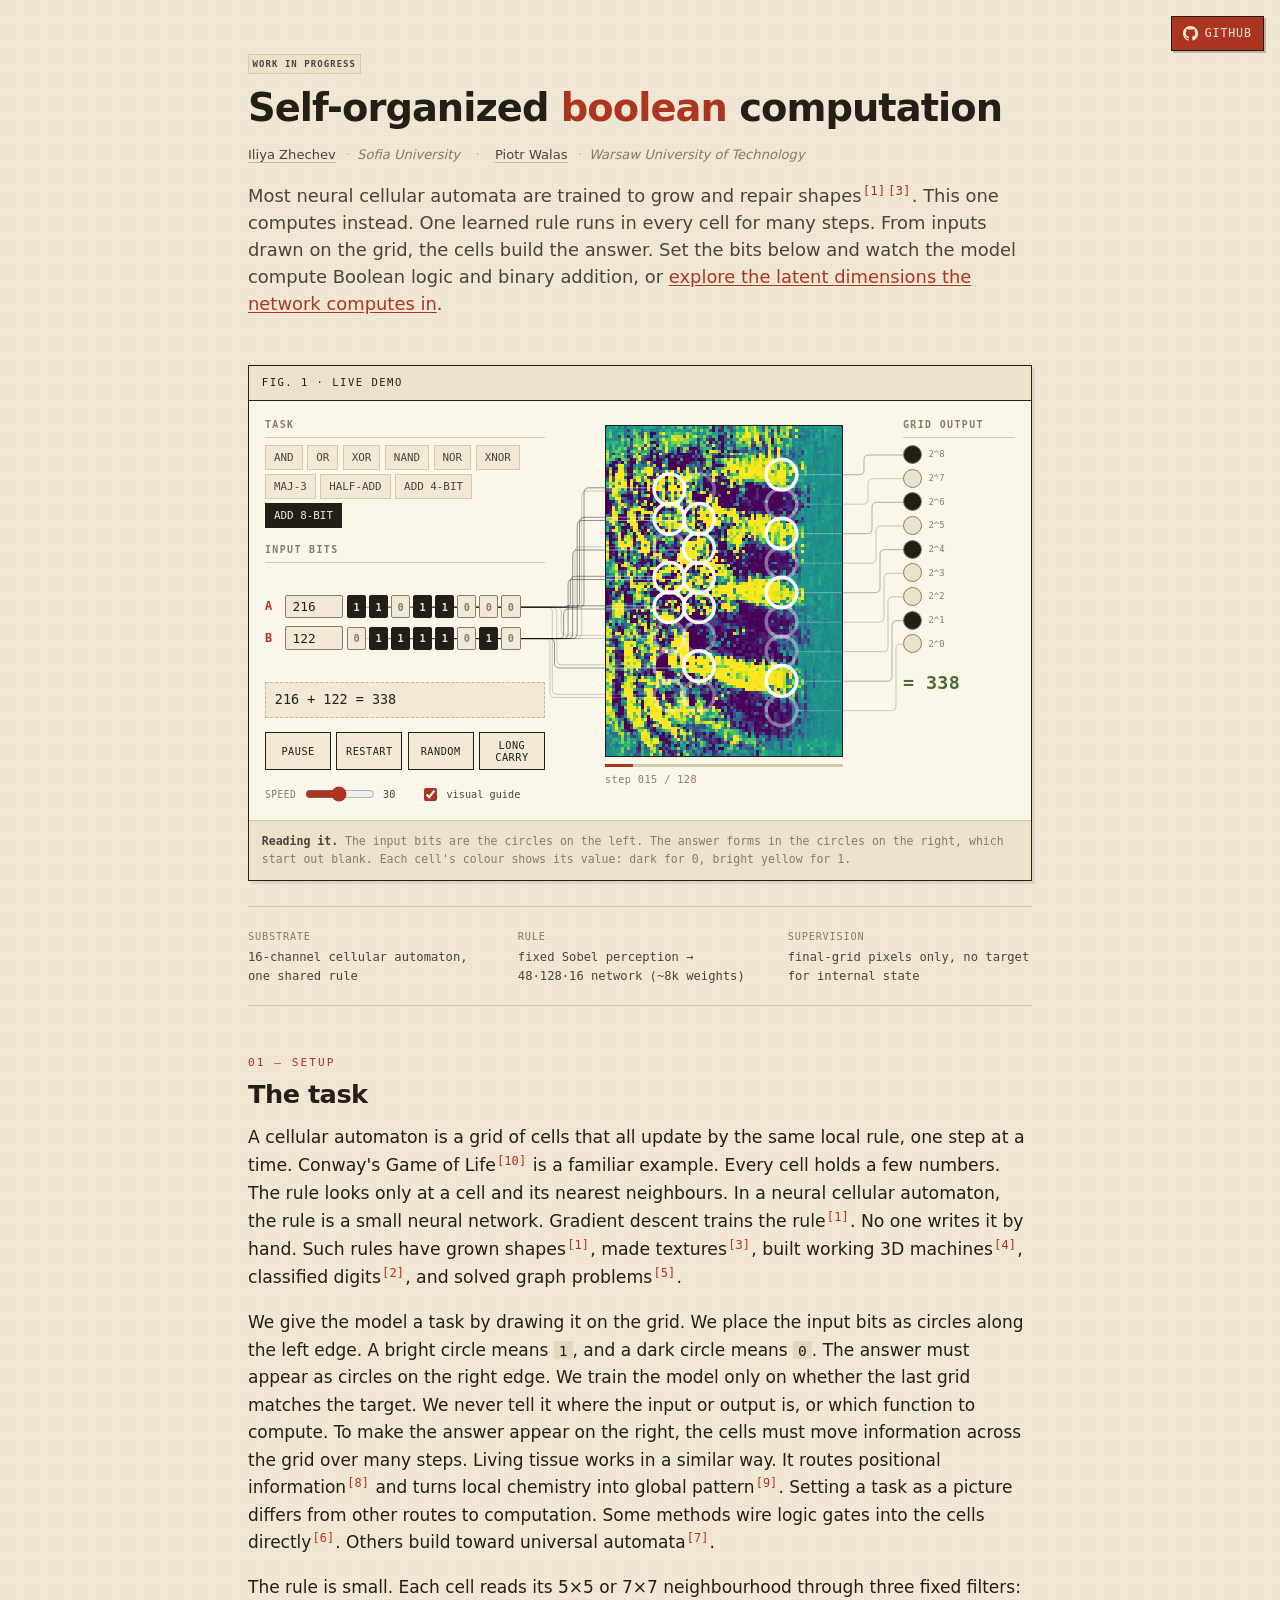
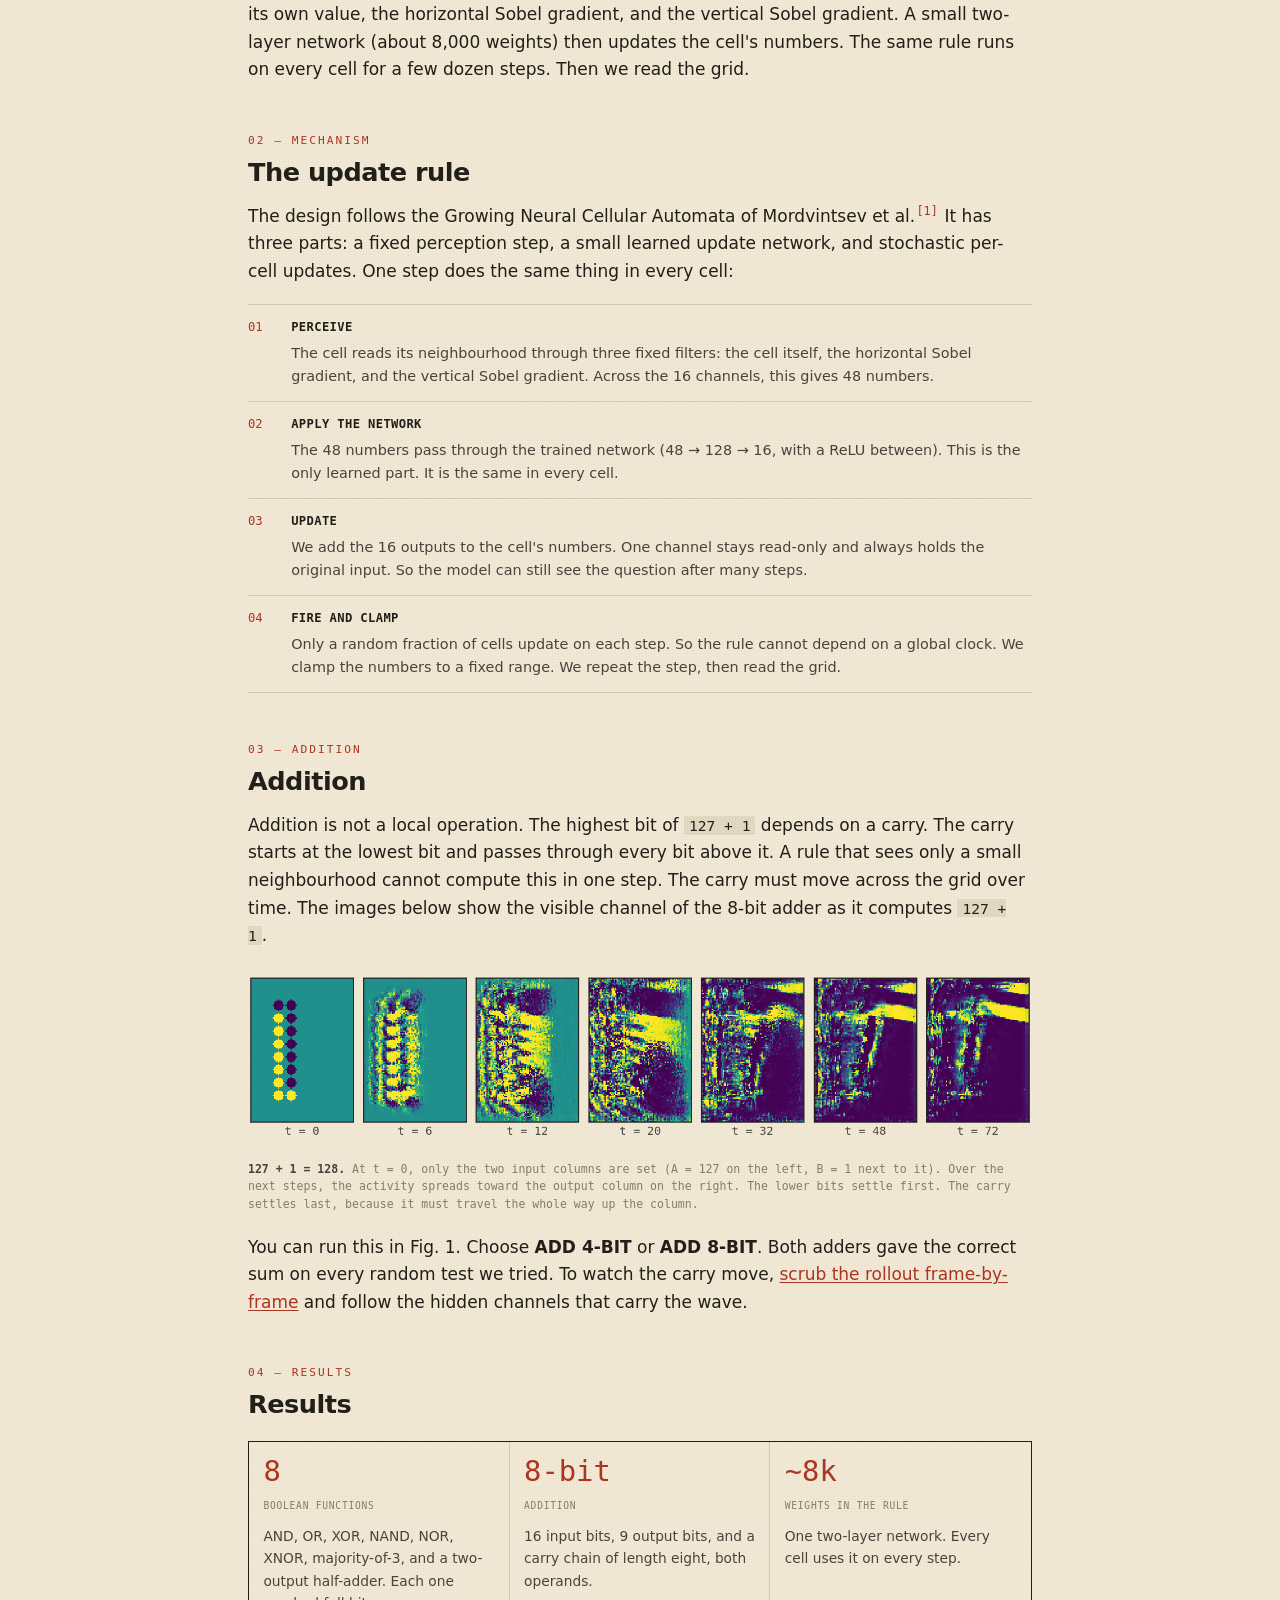
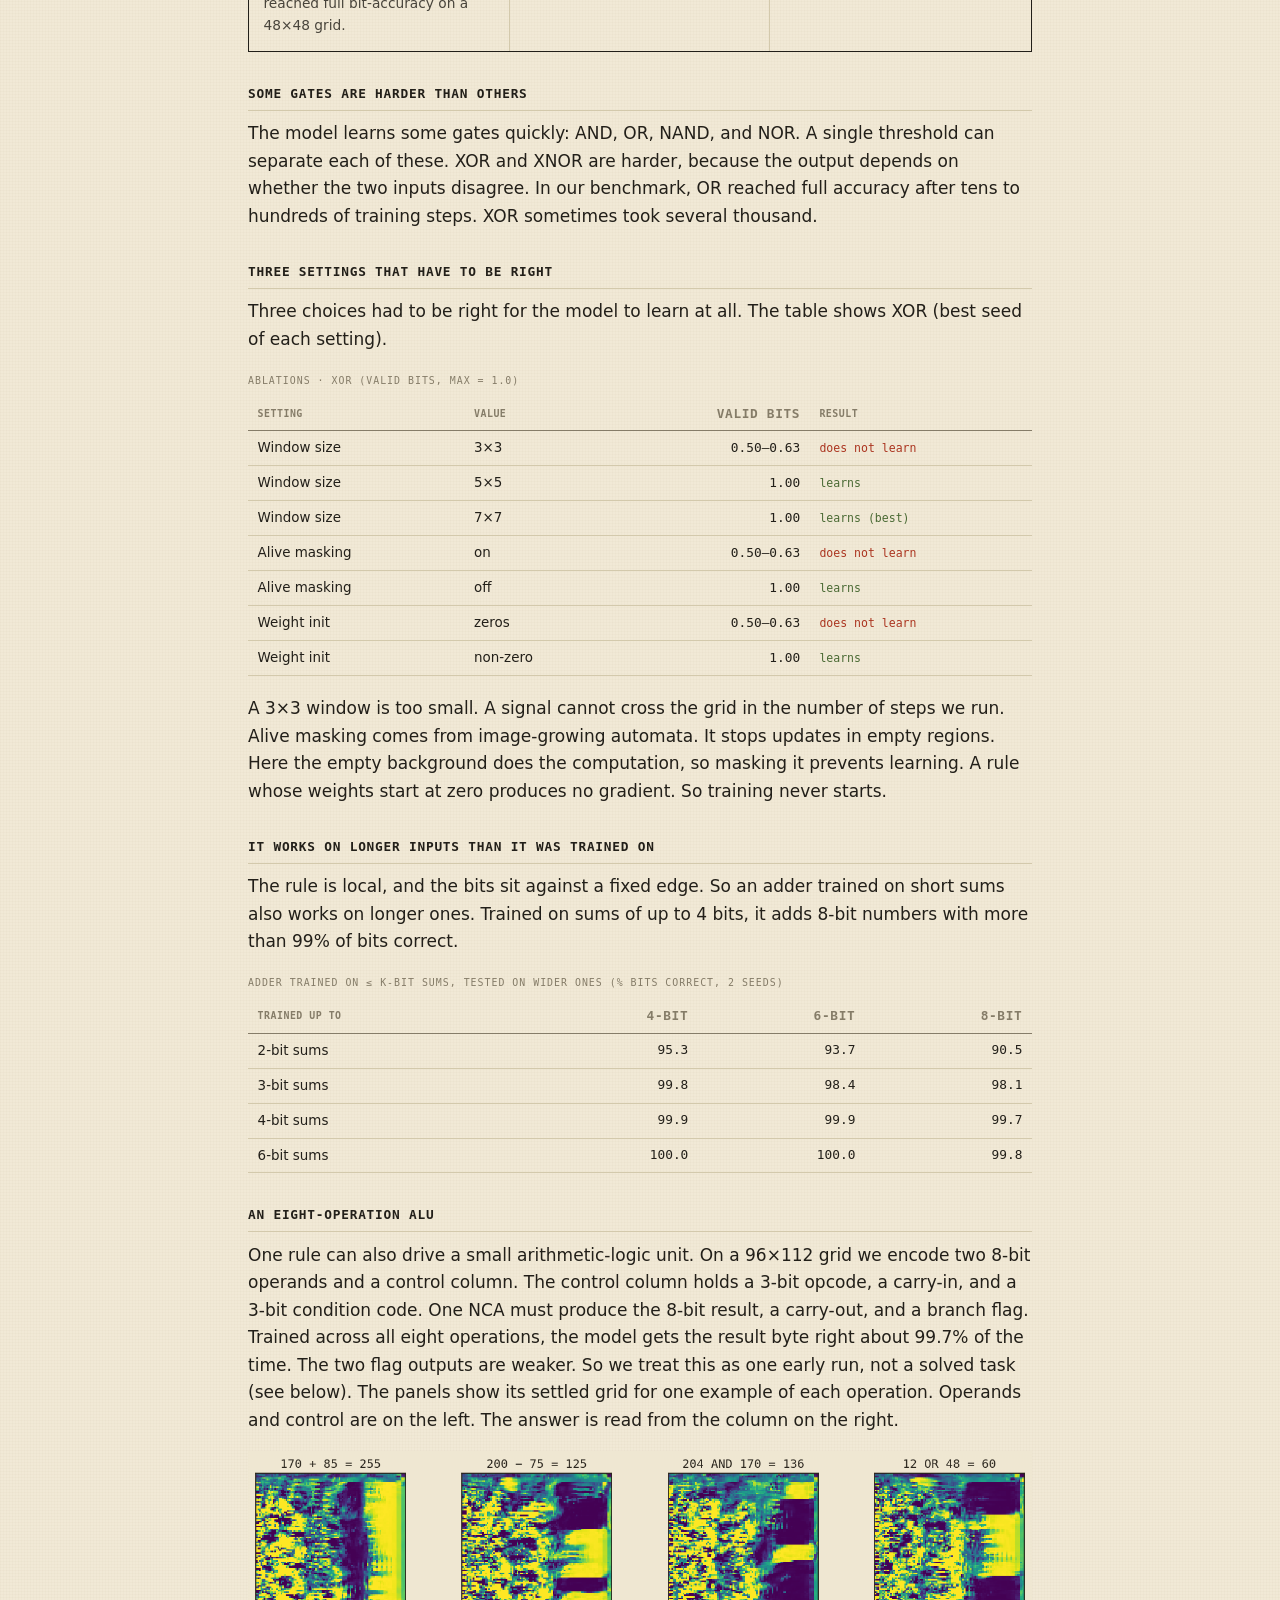
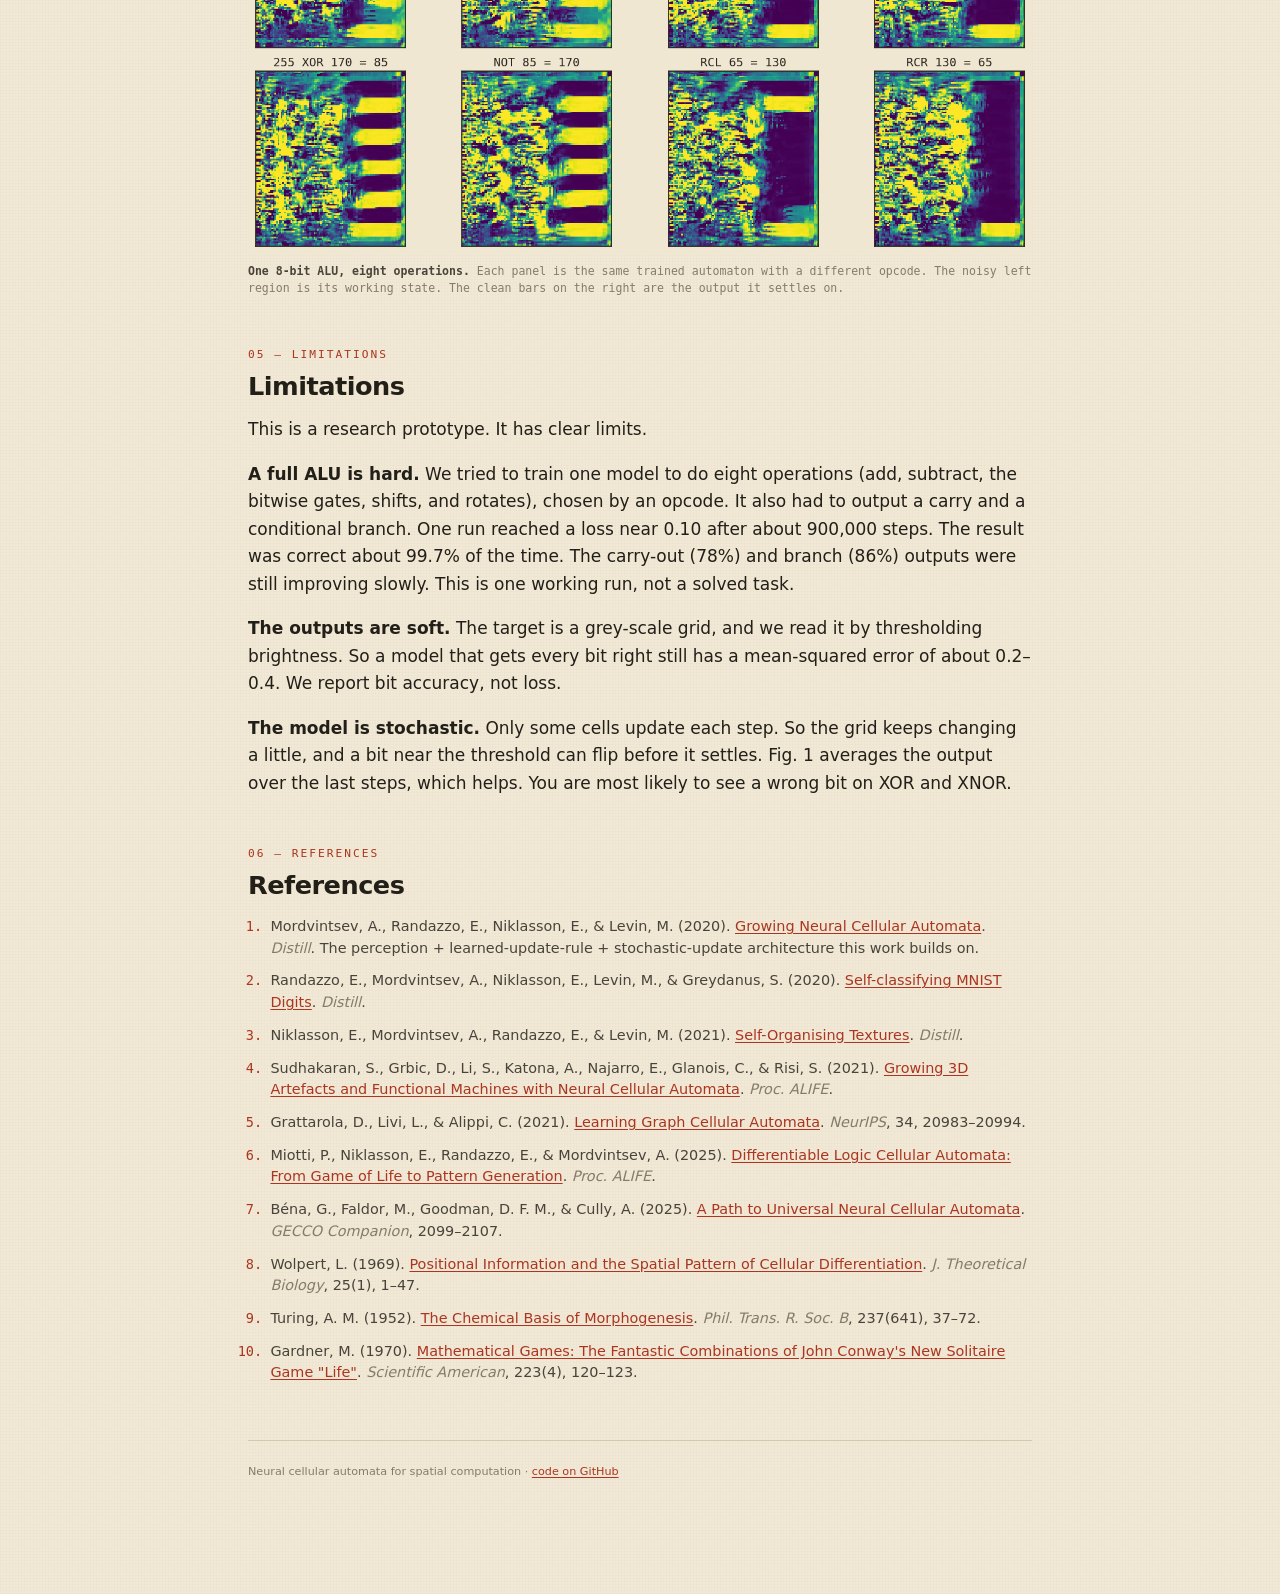
==== commit f1cb0125: "Fix citation errors in the README and the web demo Verified every reference against a primary source" ====
--- a/demo/index.html
+++ b/demo/index.html
@@ -184,13 +184,13 @@
       <li id="ref-1">Mordvintsev, A., Randazzo, E., Niklasson, E., &amp; Levin, M. (2020). <a href="https://distill.pub/2020/growing-ca/">Growing Neural Cellular Automata</a>. <em>Distill</em>. The perception + learned-update-rule + stochastic-update architecture this work builds on.</li>
       <li id="ref-2">Randazzo, E., Mordvintsev, A., Niklasson, E., Levin, M., &amp; Greydanus, S. (2020). <a href="https://distill.pub/2020/selforg/mnist/">Self-classifying MNIST Digits</a>. <em>Distill</em>.</li>
       <li id="ref-3">Niklasson, E., Mordvintsev, A., Randazzo, E., &amp; Levin, M. (2021). <a href="https://distill.pub/selforg/2021/textures/">Self-Organising Textures</a>. <em>Distill</em>.</li>
-      <li id="ref-4">Sudhakaran, S., Glanois, C., Najarro, E., et al. (2021). Growing 3D Artefacts and Functional Machines with Neural Cellular Automata. <em>Proc. ALIFE</em>.</li>
-      <li id="ref-5">Grattarola, D., Livi, L., &amp; Alippi, C. (2021). Learning Graph Cellular Automata. <em>NeurIPS</em>.</li>
-      <li id="ref-6">Miotti, P., Niklasson, E., Randazzo, E., &amp; Mordvintsev, A. (2025). <a href="https://google-research.github.io/self-organising-systems/difflogic-ca/">Differentiable Logic Cellular Automata</a>. <em>Proc. ALIFE</em>.</li>
-      <li id="ref-7">Béna, G., &amp; Faldor, M. (2025). A Path to Universal Neural Cellular Automata. <em>Proc. ALIFE</em>.</li>
-      <li id="ref-8">Wolpert, L. (1969). Positional Information and the Spatial Pattern of Cellular Differentiation. <em>J. Theoretical Biology</em>.</li>
-      <li id="ref-9">Turing, A. M. (1952). The Chemical Basis of Morphogenesis. <em>Phil. Trans. R. Soc. B</em>.</li>
-      <li id="ref-10">Gardner, M. (1970). The Fantastic Combinations of John Conway's New Solitaire Game "Life". <em>Scientific American</em>.</li>
+      <li id="ref-4">Sudhakaran, S., Grbic, D., Li, S., Katona, A., Najarro, E., Glanois, C., &amp; Risi, S. (2021). <a href="https://arxiv.org/abs/2103.08737">Growing 3D Artefacts and Functional Machines with Neural Cellular Automata</a>. <em>Proc. ALIFE</em>.</li>
+      <li id="ref-5">Grattarola, D., Livi, L., &amp; Alippi, C. (2021). <a href="https://arxiv.org/abs/2110.14237">Learning Graph Cellular Automata</a>. <em>NeurIPS</em>, 34, 20983–20994.</li>
+      <li id="ref-6">Miotti, P., Niklasson, E., Randazzo, E., &amp; Mordvintsev, A. (2025). <a href="https://google-research.github.io/self-organising-systems/difflogic-ca/">Differentiable Logic Cellular Automata: From Game of Life to Pattern Generation</a>. <em>Proc. ALIFE</em>.</li>
+      <li id="ref-7">Béna, G., Faldor, M., Goodman, D. F. M., &amp; Cully, A. (2025). <a href="https://doi.org/10.1145/3712255.3734310">A Path to Universal Neural Cellular Automata</a>. <em>GECCO Companion</em>, 2099–2107.</li>
+      <li id="ref-8">Wolpert, L. (1969). <a href="https://doi.org/10.1016/S0022-5193(69)80016-0">Positional Information and the Spatial Pattern of Cellular Differentiation</a>. <em>J. Theoretical Biology</em>, 25(1), 1–47.</li>
+      <li id="ref-9">Turing, A. M. (1952). <a href="https://doi.org/10.1098/rstb.1952.0012">The Chemical Basis of Morphogenesis</a>. <em>Phil. Trans. R. Soc. B</em>, 237(641), 37–72.</li>
+      <li id="ref-10">Gardner, M. (1970). <a href="https://doi.org/10.1038/scientificamerican1070-120">Mathematical Games: The Fantastic Combinations of John Conway's New Solitaire Game "Life"</a>. <em>Scientific American</em>, 223(4), 120–123.</li>
     </ol>
   </section>
 
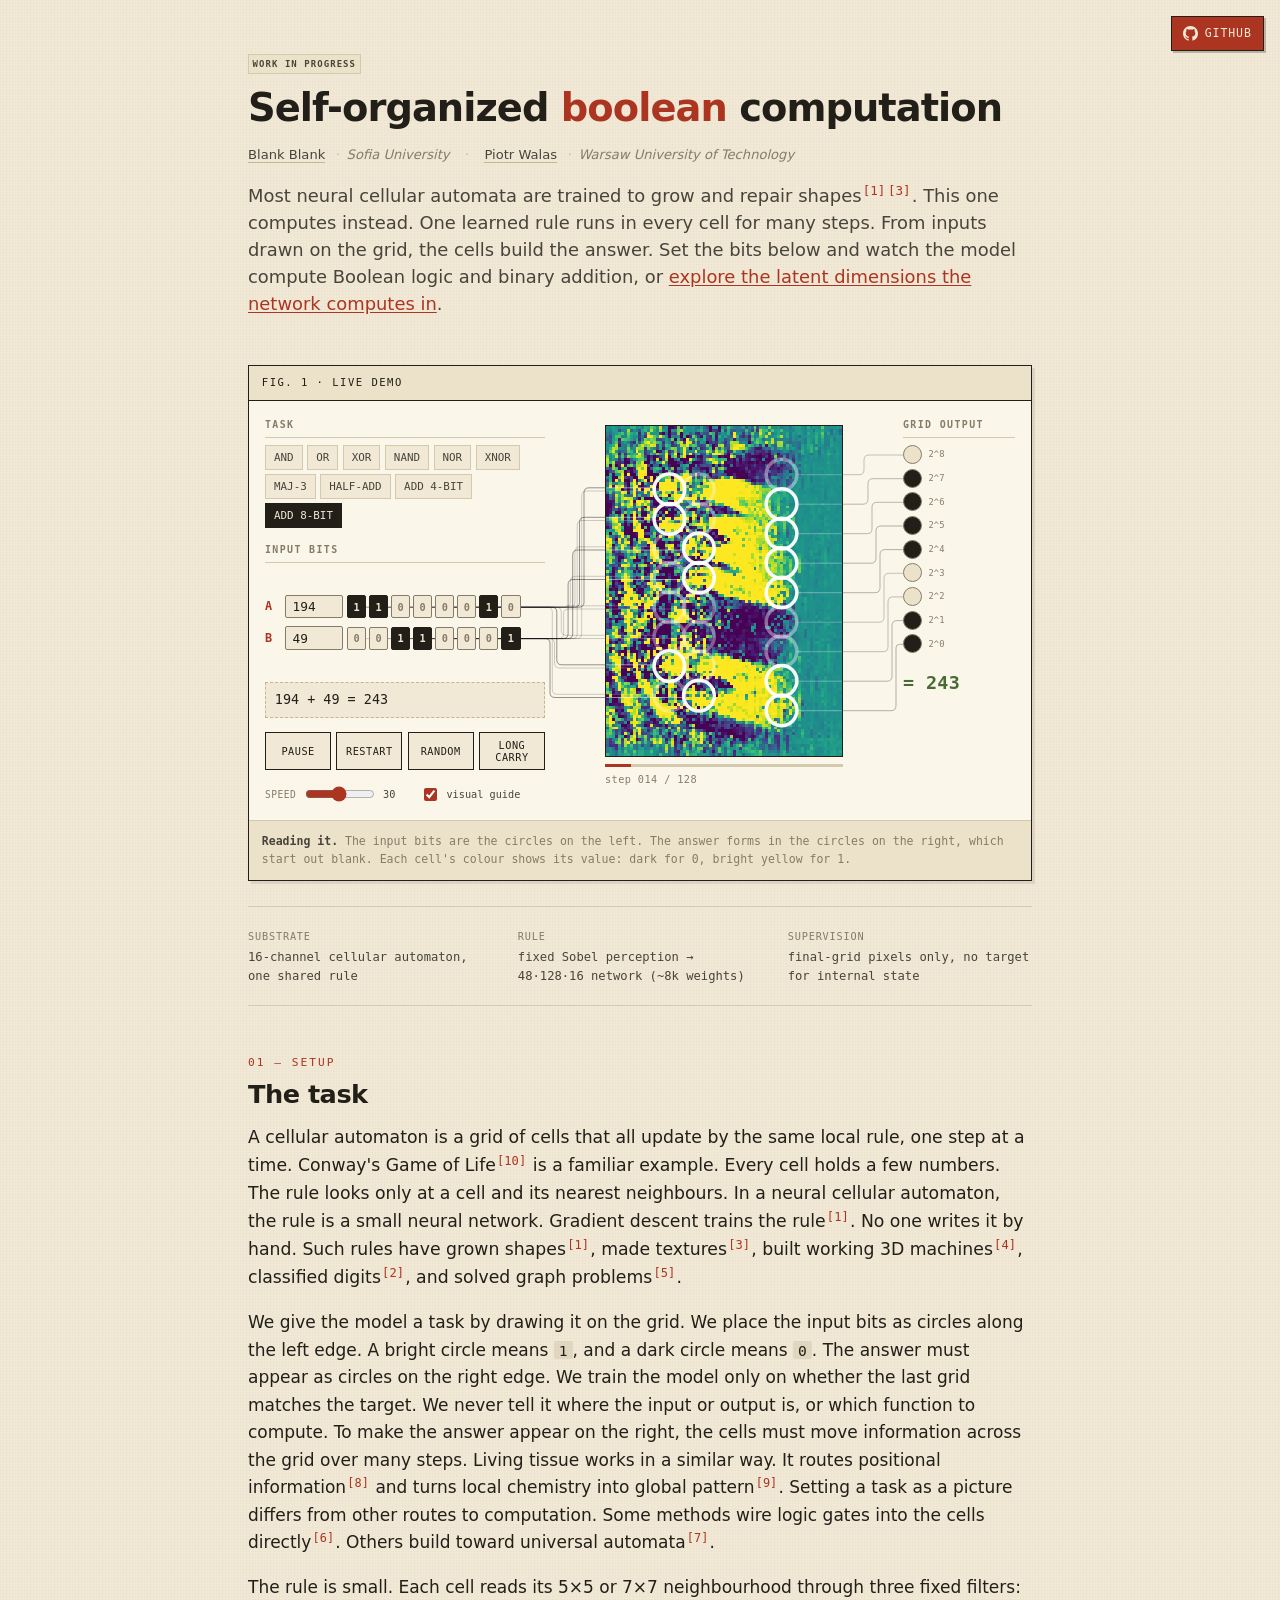
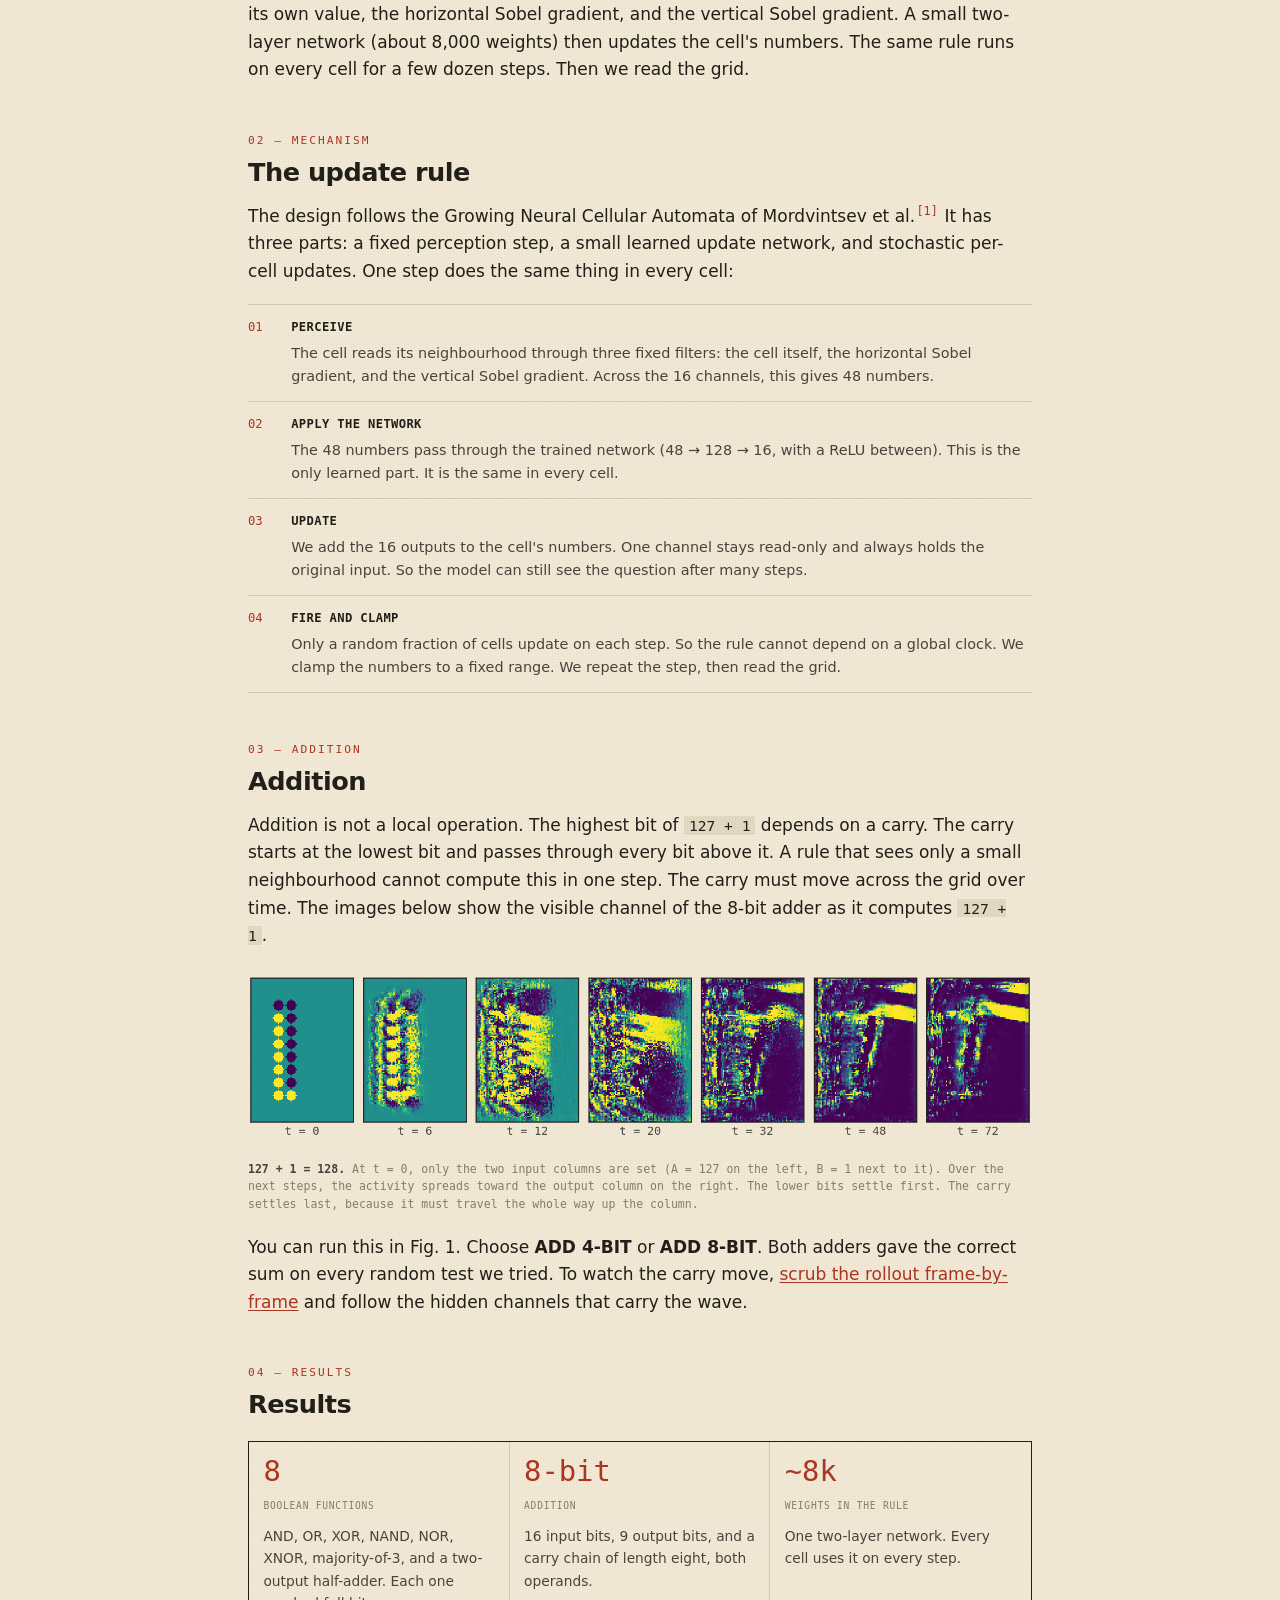
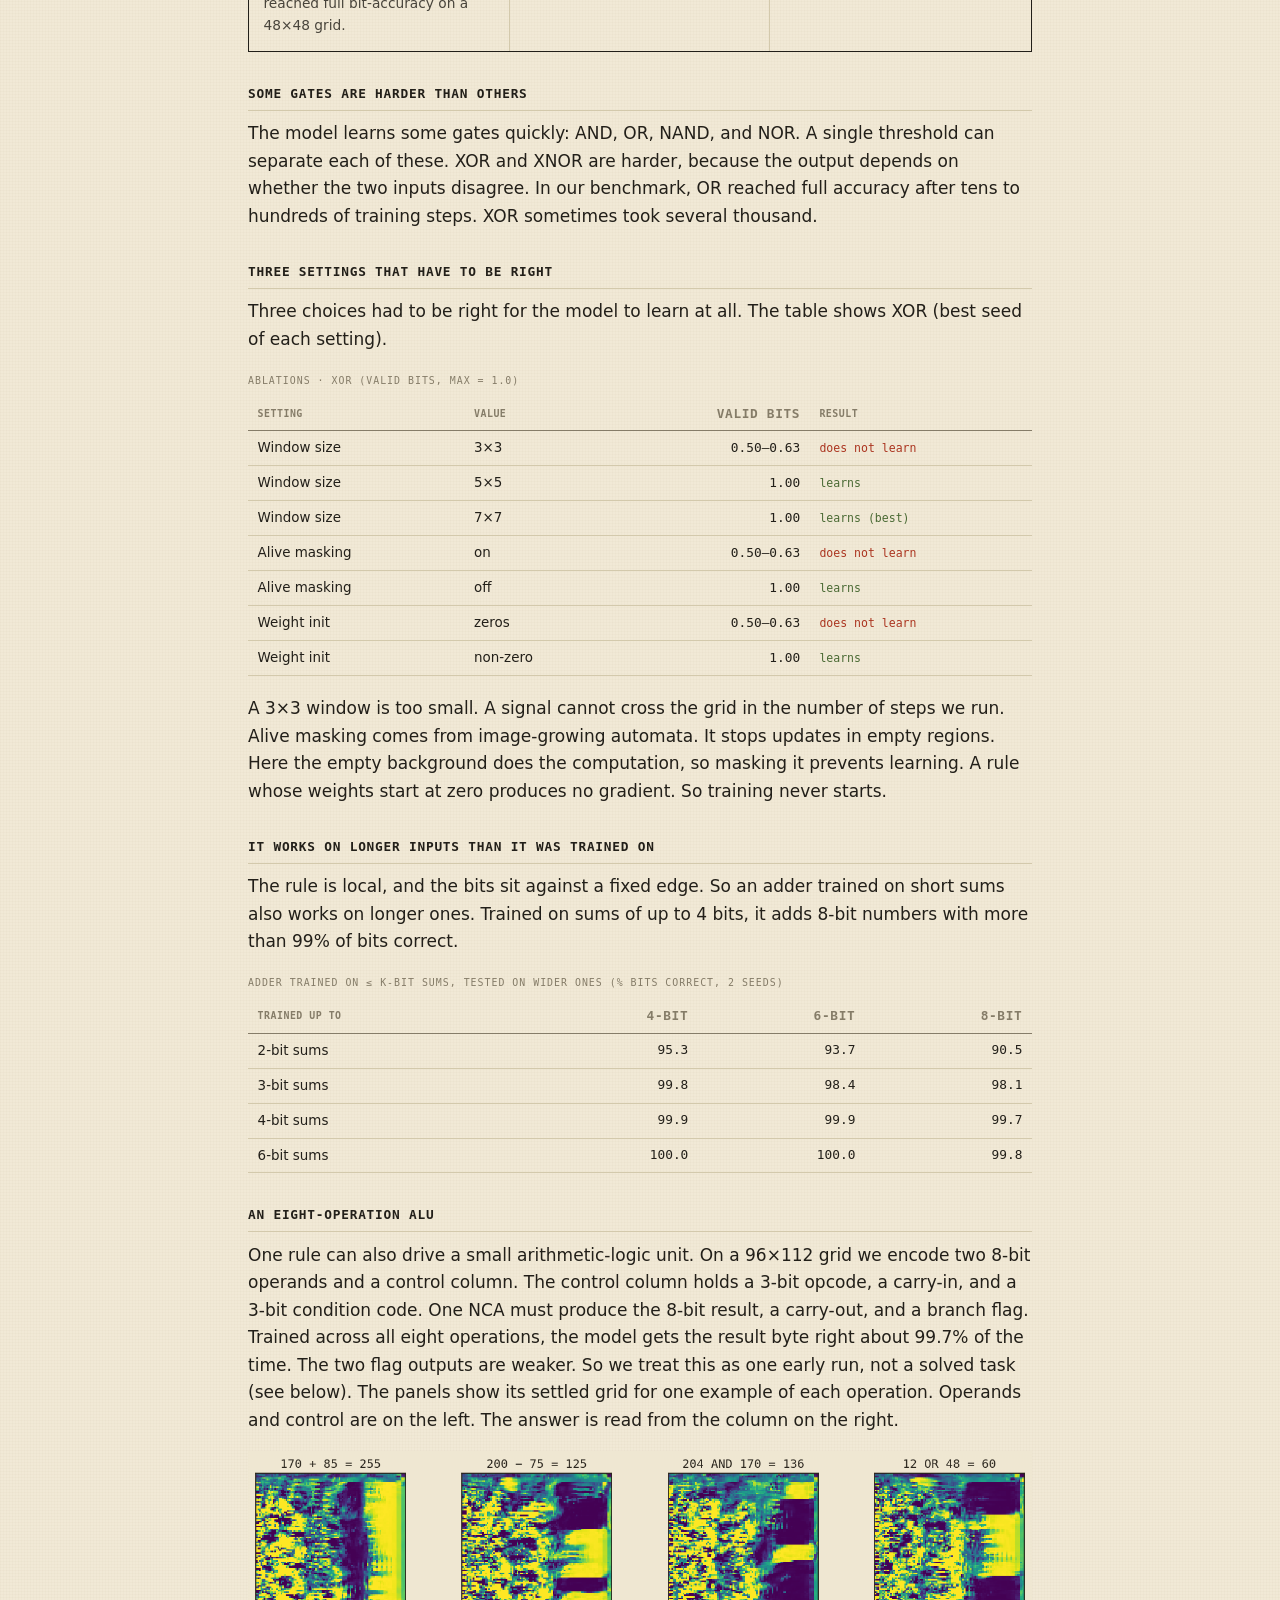
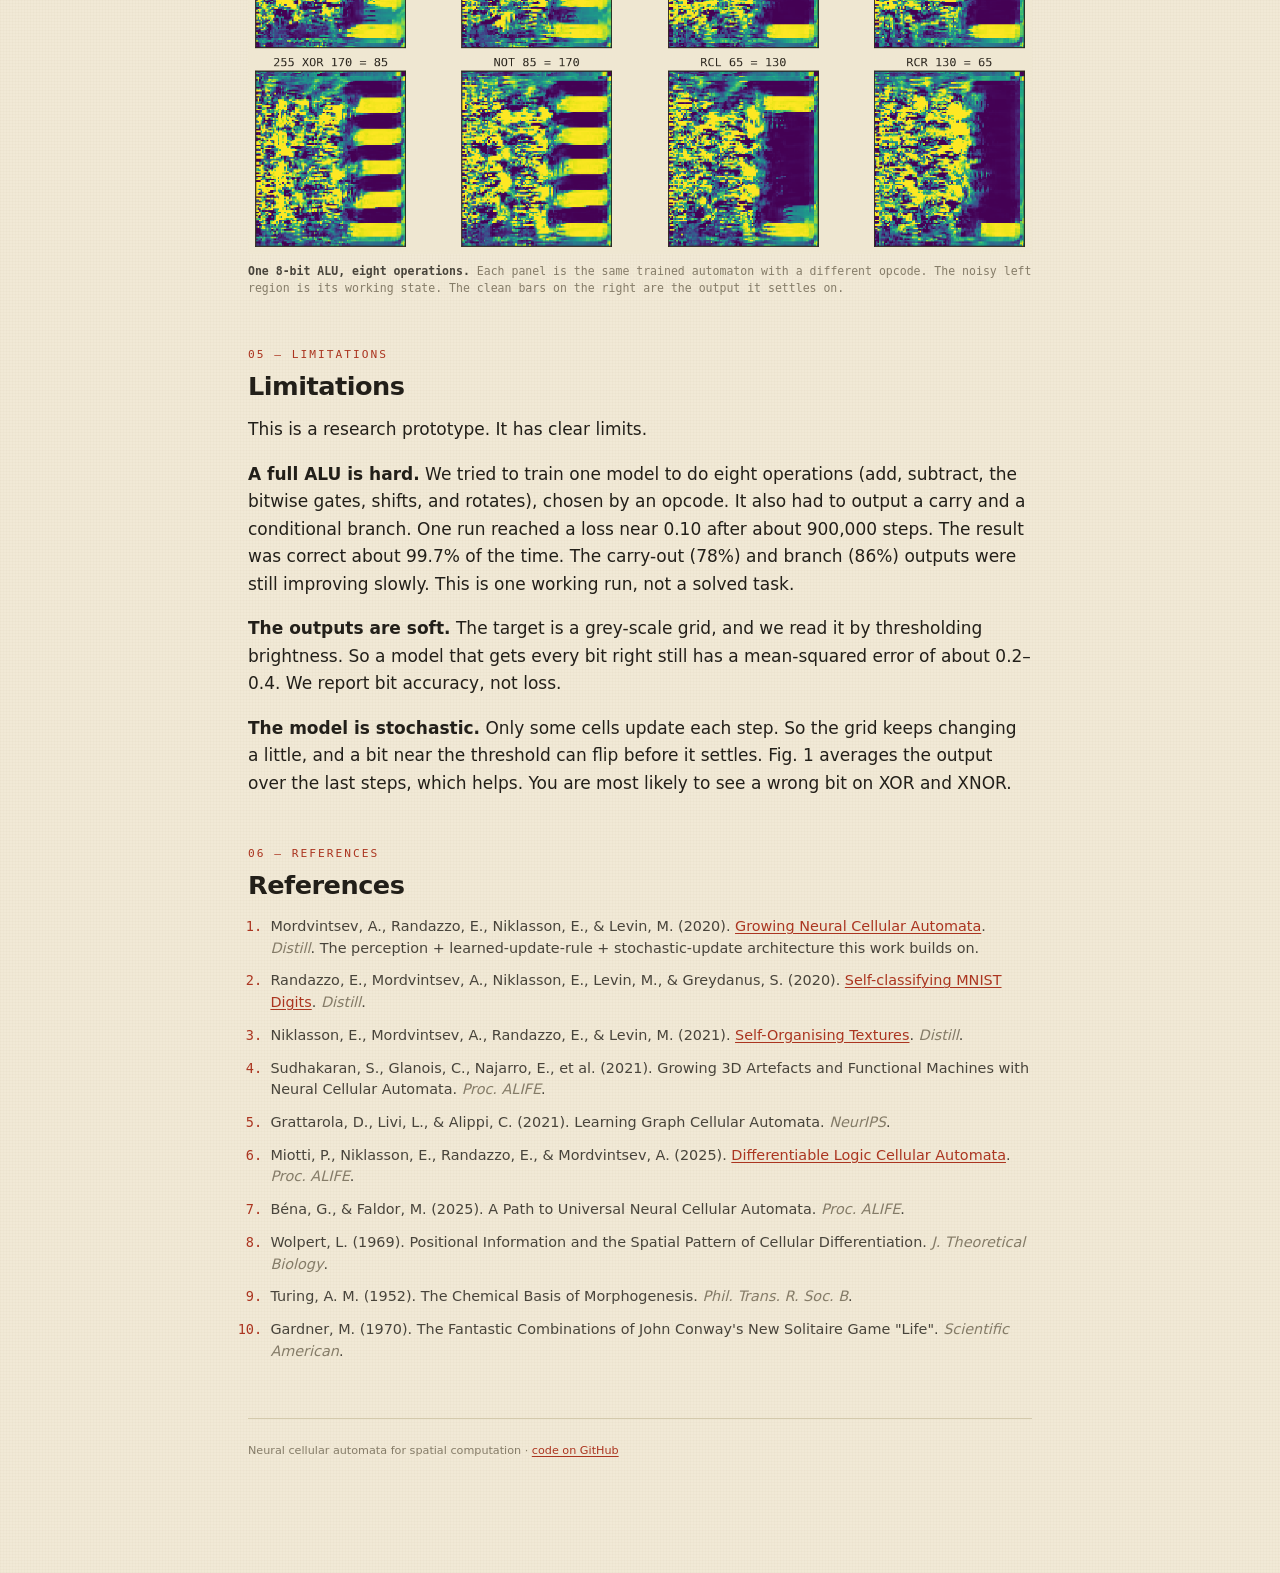
==== commit 34202387: "Update index.html" ====
--- a/demo/index.html
+++ b/demo/index.html
@@ -20,7 +20,7 @@
       <span class="wip">Work in progress</span>
     </div>
     <h1 class="title">Self-organized <em>boolean</em> computation</h1>
-    <p class="byline"><a class="name" href="https://ichko.github.io" target="_blank" rel="noopener">Iliya Zhechev</a> <span class="aff">Sofia University</span> <span class="sep">·</span> <a class="name" href="https://peterwaiiace.github.io/me.github.io/" target="_blank" rel="noopener">Piotr Walas</a> <span class="aff">Warsaw University of Technology</span></p>
+    <p class="byline"><a class="name" href="https://ichko.github.io" target="_blank" rel="noopener">Blank Blank</a> <span class="aff">Sofia University</span> <span class="sep">·</span> <a class="name" href="https://peterwaiiace.github.io/me.github.io/" target="_blank" rel="noopener">Piotr Walas</a> <span class="aff">Warsaw University of Technology</span></p>
     <p class="subtitle">Most neural cellular automata are trained to grow and repair shapes<a href="#ref-1" class="cite">1</a><a href="#ref-3" class="cite">3</a>. This one computes instead. One learned rule runs in every cell for many steps. From inputs drawn on the grid, the cells build the answer. Set the bits below and watch the model compute Boolean logic and binary addition, or <a href="carry_tsne.html">explore the latent dimensions the network computes in</a>.</p>
   </header>
 
@@ -184,13 +184,13 @@
       <li id="ref-1">Mordvintsev, A., Randazzo, E., Niklasson, E., &amp; Levin, M. (2020). <a href="https://distill.pub/2020/growing-ca/">Growing Neural Cellular Automata</a>. <em>Distill</em>. The perception + learned-update-rule + stochastic-update architecture this work builds on.</li>
       <li id="ref-2">Randazzo, E., Mordvintsev, A., Niklasson, E., Levin, M., &amp; Greydanus, S. (2020). <a href="https://distill.pub/2020/selforg/mnist/">Self-classifying MNIST Digits</a>. <em>Distill</em>.</li>
       <li id="ref-3">Niklasson, E., Mordvintsev, A., Randazzo, E., &amp; Levin, M. (2021). <a href="https://distill.pub/selforg/2021/textures/">Self-Organising Textures</a>. <em>Distill</em>.</li>
-      <li id="ref-4">Sudhakaran, S., Grbic, D., Li, S., Katona, A., Najarro, E., Glanois, C., &amp; Risi, S. (2021). <a href="https://arxiv.org/abs/2103.08737">Growing 3D Artefacts and Functional Machines with Neural Cellular Automata</a>. <em>Proc. ALIFE</em>.</li>
-      <li id="ref-5">Grattarola, D., Livi, L., &amp; Alippi, C. (2021). <a href="https://arxiv.org/abs/2110.14237">Learning Graph Cellular Automata</a>. <em>NeurIPS</em>, 34, 20983–20994.</li>
-      <li id="ref-6">Miotti, P., Niklasson, E., Randazzo, E., &amp; Mordvintsev, A. (2025). <a href="https://google-research.github.io/self-organising-systems/difflogic-ca/">Differentiable Logic Cellular Automata: From Game of Life to Pattern Generation</a>. <em>Proc. ALIFE</em>.</li>
-      <li id="ref-7">Béna, G., Faldor, M., Goodman, D. F. M., &amp; Cully, A. (2025). <a href="https://doi.org/10.1145/3712255.3734310">A Path to Universal Neural Cellular Automata</a>. <em>GECCO Companion</em>, 2099–2107.</li>
-      <li id="ref-8">Wolpert, L. (1969). <a href="https://doi.org/10.1016/S0022-5193(69)80016-0">Positional Information and the Spatial Pattern of Cellular Differentiation</a>. <em>J. Theoretical Biology</em>, 25(1), 1–47.</li>
-      <li id="ref-9">Turing, A. M. (1952). <a href="https://doi.org/10.1098/rstb.1952.0012">The Chemical Basis of Morphogenesis</a>. <em>Phil. Trans. R. Soc. B</em>, 237(641), 37–72.</li>
-      <li id="ref-10">Gardner, M. (1970). <a href="https://doi.org/10.1038/scientificamerican1070-120">Mathematical Games: The Fantastic Combinations of John Conway's New Solitaire Game "Life"</a>. <em>Scientific American</em>, 223(4), 120–123.</li>
+      <li id="ref-4">Sudhakaran, S., Glanois, C., Najarro, E., et al. (2021). Growing 3D Artefacts and Functional Machines with Neural Cellular Automata. <em>Proc. ALIFE</em>.</li>
+      <li id="ref-5">Grattarola, D., Livi, L., &amp; Alippi, C. (2021). Learning Graph Cellular Automata. <em>NeurIPS</em>.</li>
+      <li id="ref-6">Miotti, P., Niklasson, E., Randazzo, E., &amp; Mordvintsev, A. (2025). <a href="https://google-research.github.io/self-organising-systems/difflogic-ca/">Differentiable Logic Cellular Automata</a>. <em>Proc. ALIFE</em>.</li>
+      <li id="ref-7">Béna, G., &amp; Faldor, M. (2025). A Path to Universal Neural Cellular Automata. <em>Proc. ALIFE</em>.</li>
+      <li id="ref-8">Wolpert, L. (1969). Positional Information and the Spatial Pattern of Cellular Differentiation. <em>J. Theoretical Biology</em>.</li>
+      <li id="ref-9">Turing, A. M. (1952). The Chemical Basis of Morphogenesis. <em>Phil. Trans. R. Soc. B</em>.</li>
+      <li id="ref-10">Gardner, M. (1970). The Fantastic Combinations of John Conway's New Solitaire Game "Life". <em>Scientific American</em>.</li>
     </ol>
   </section>
 
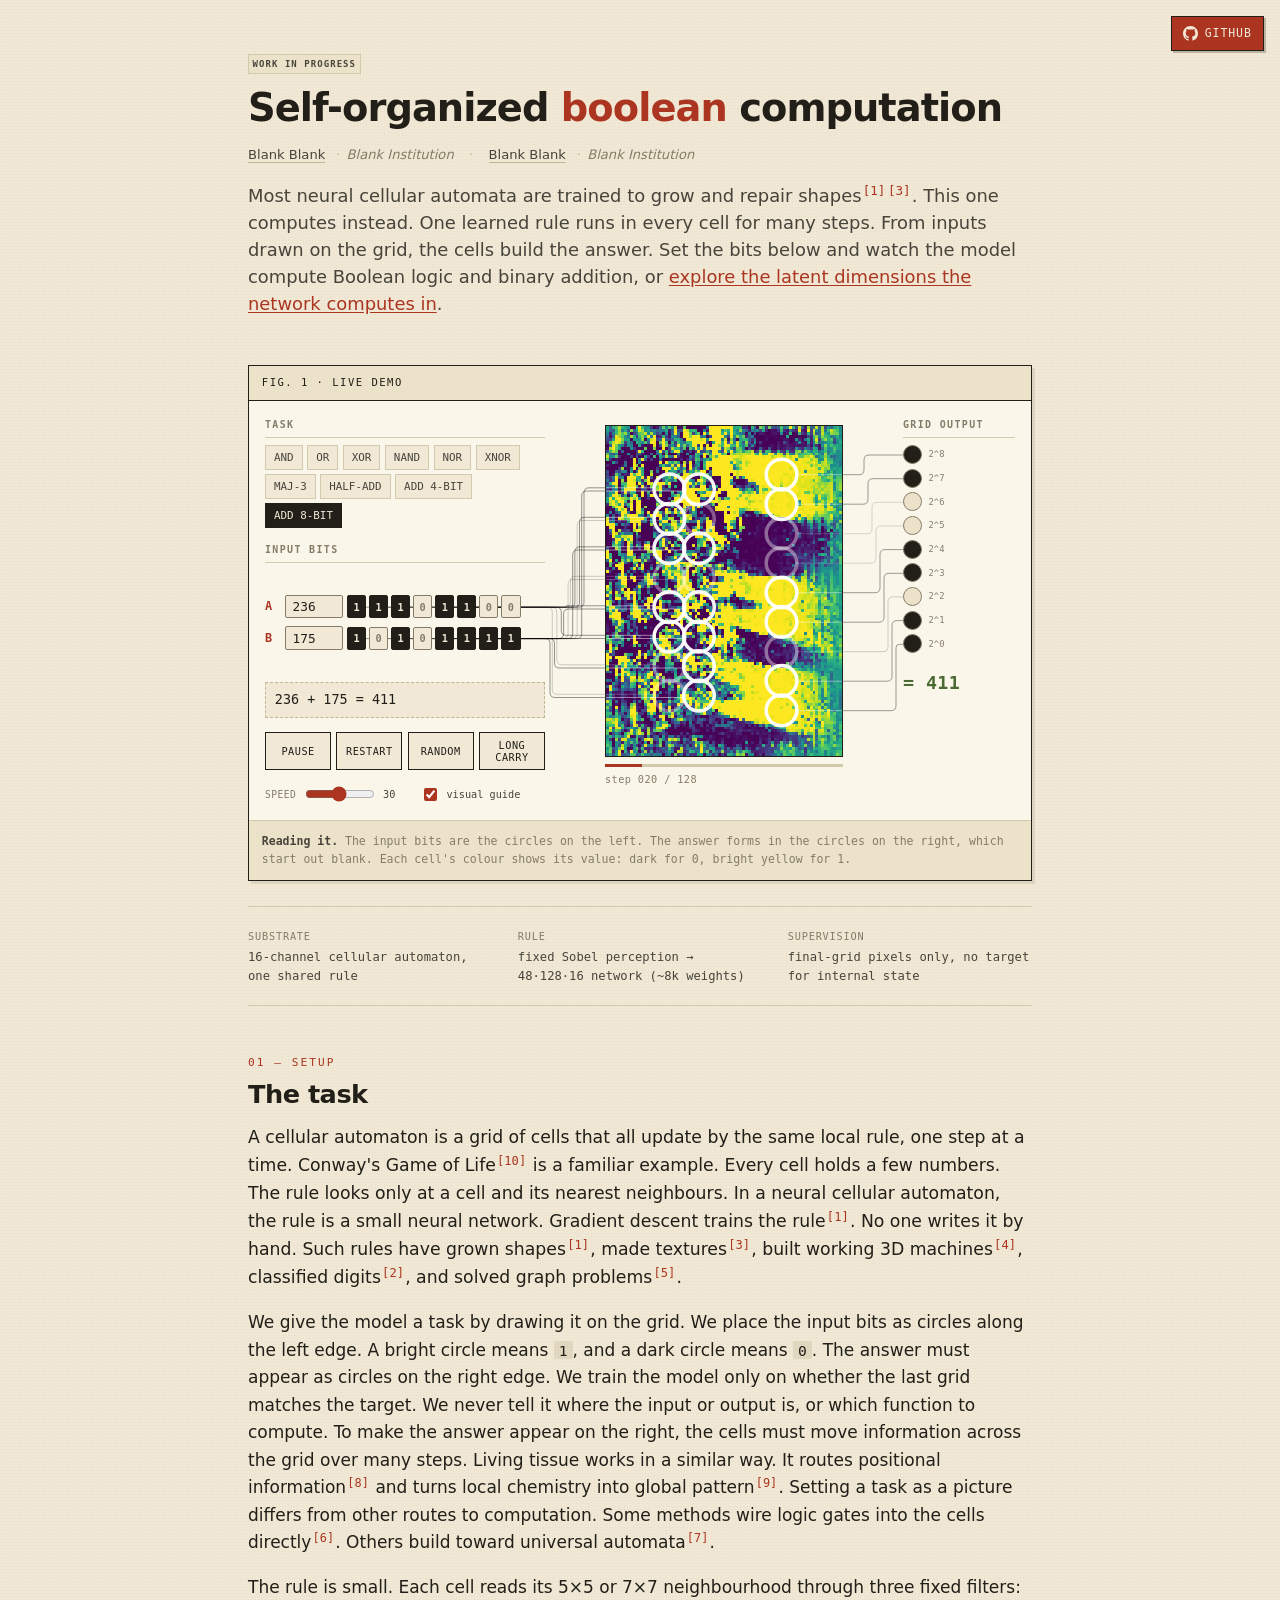
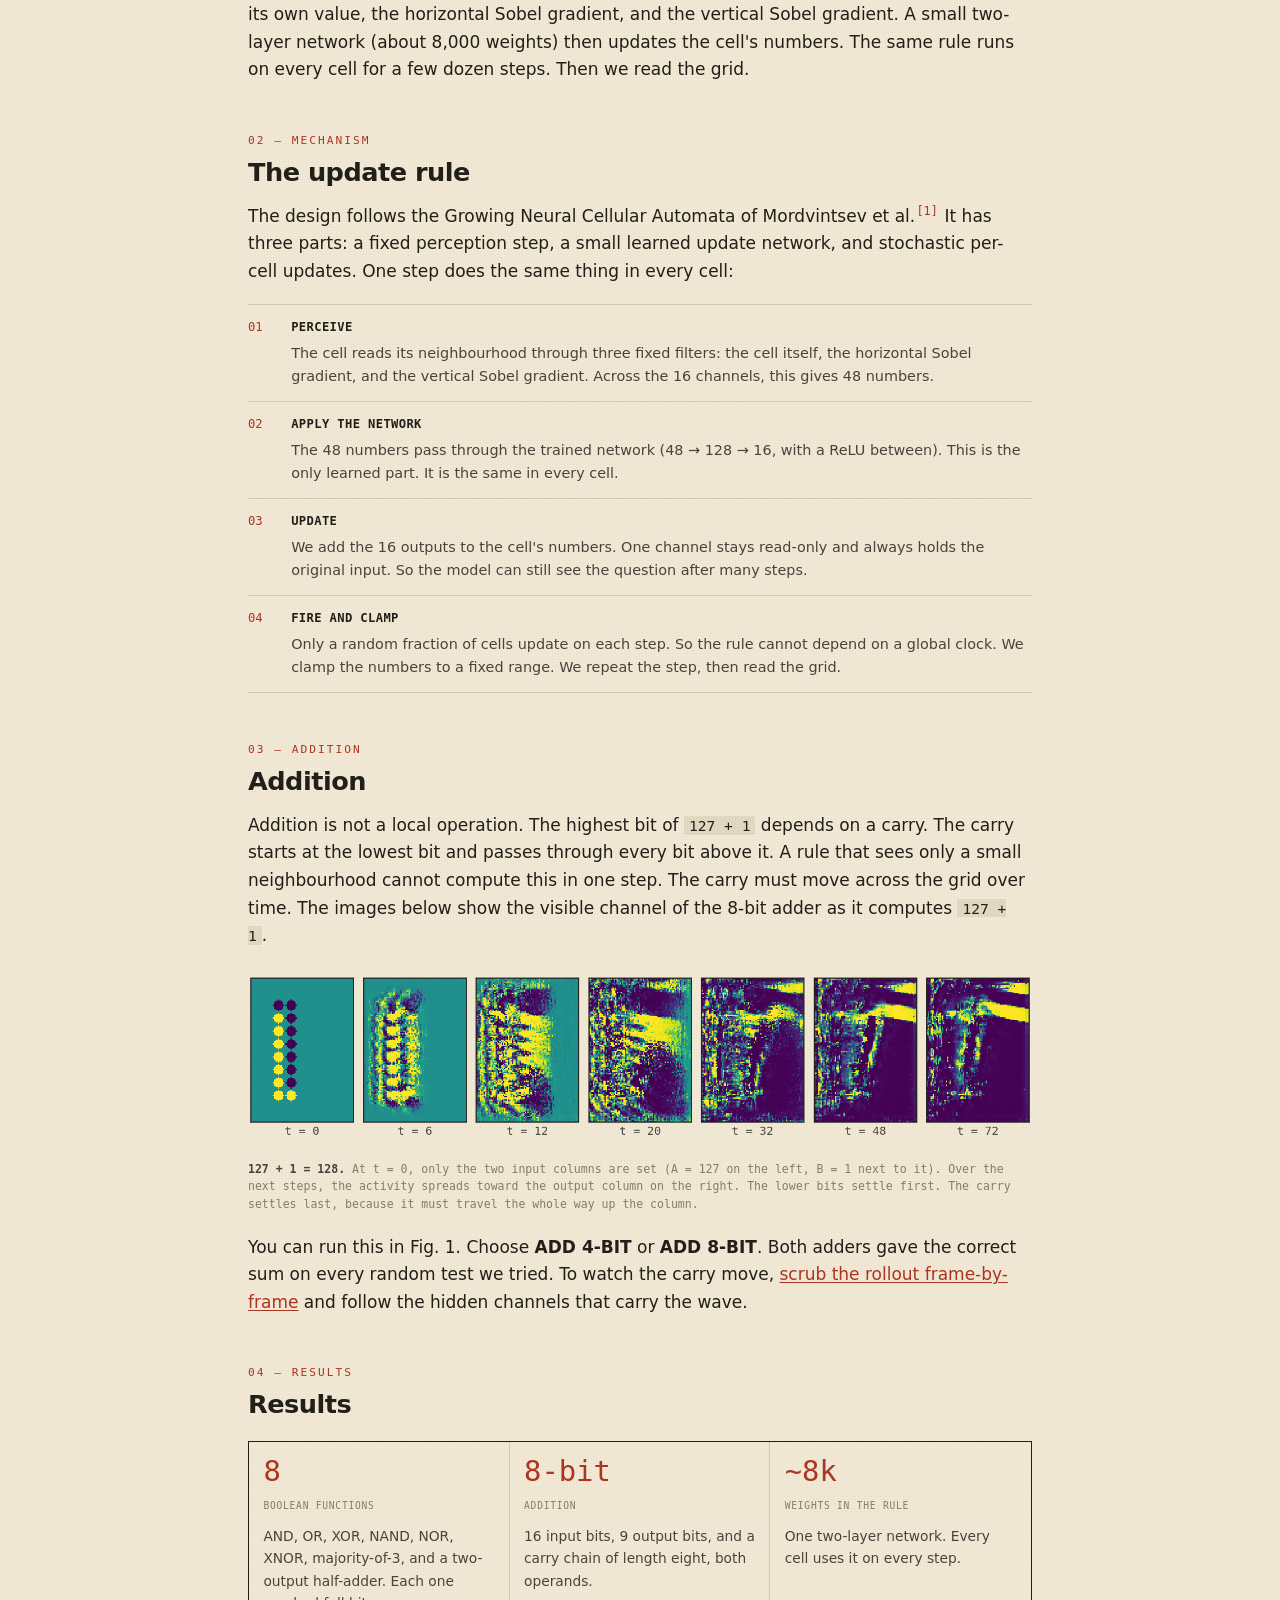
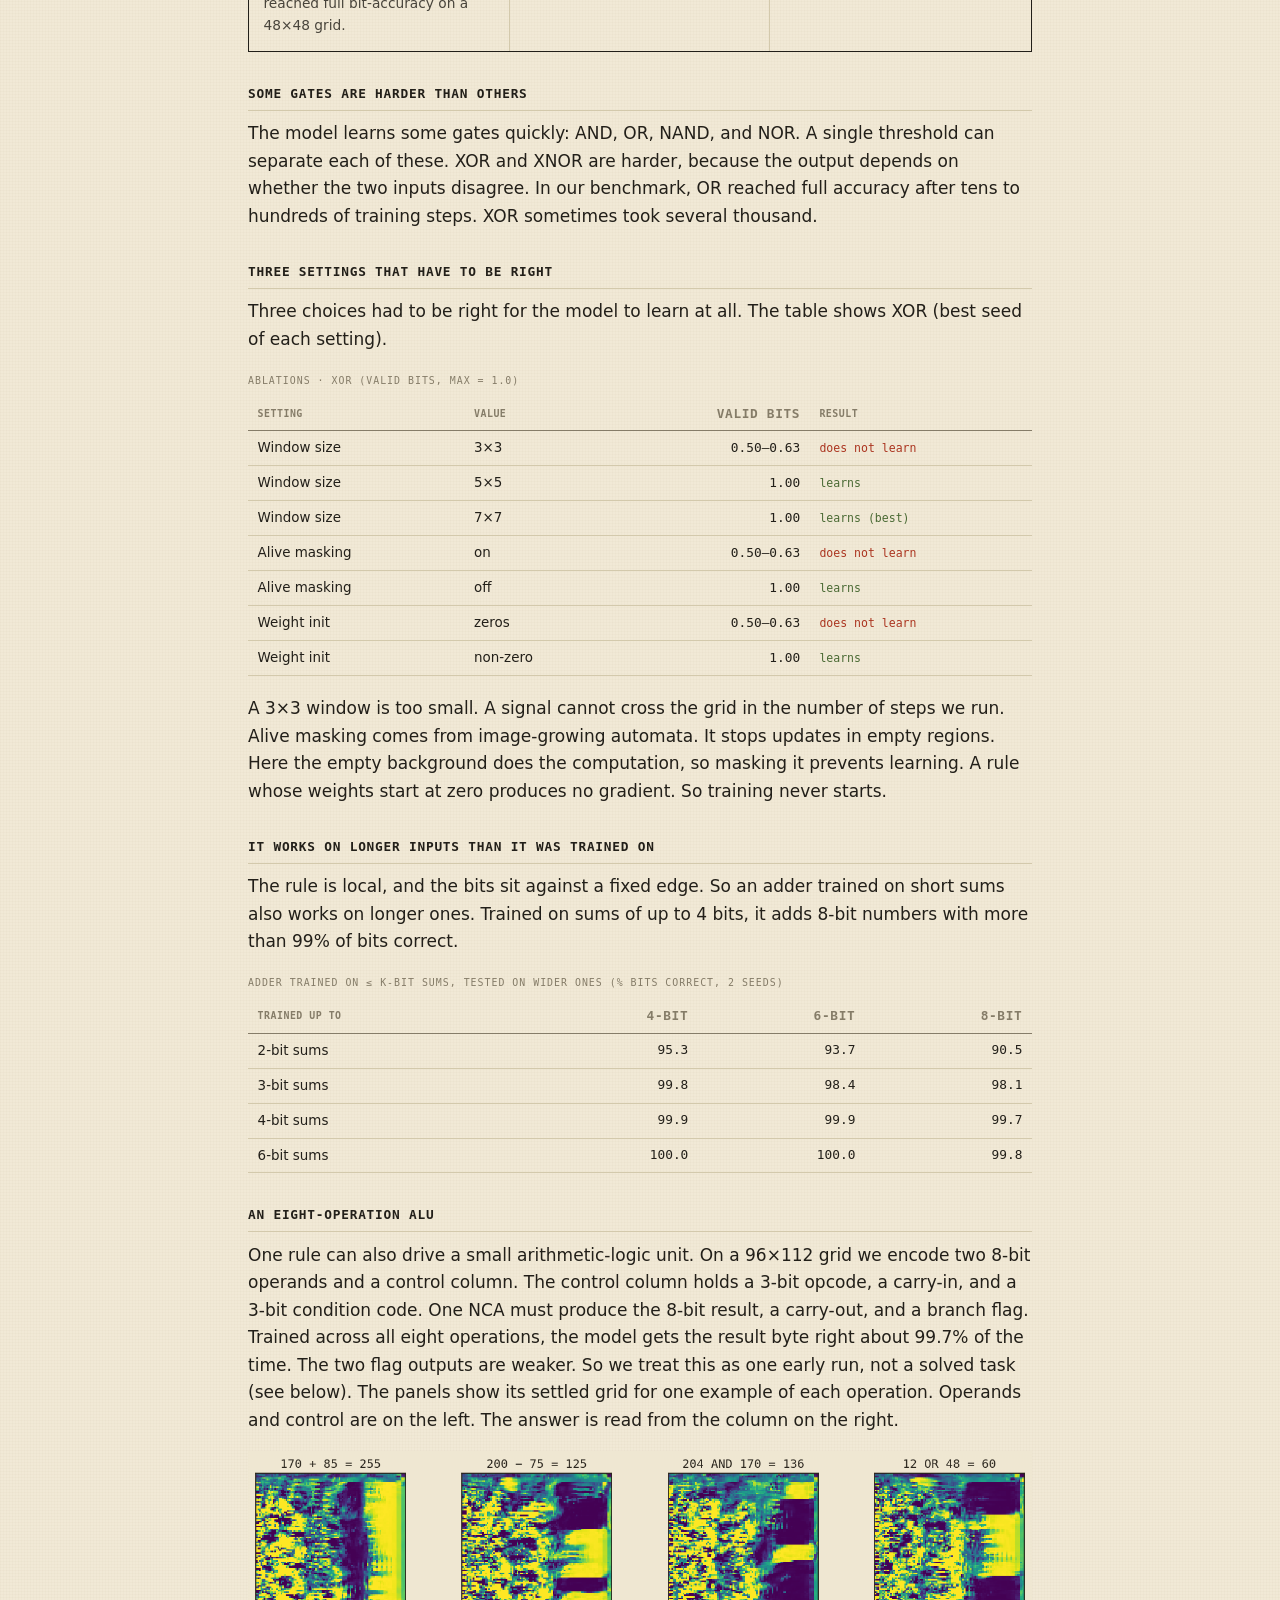
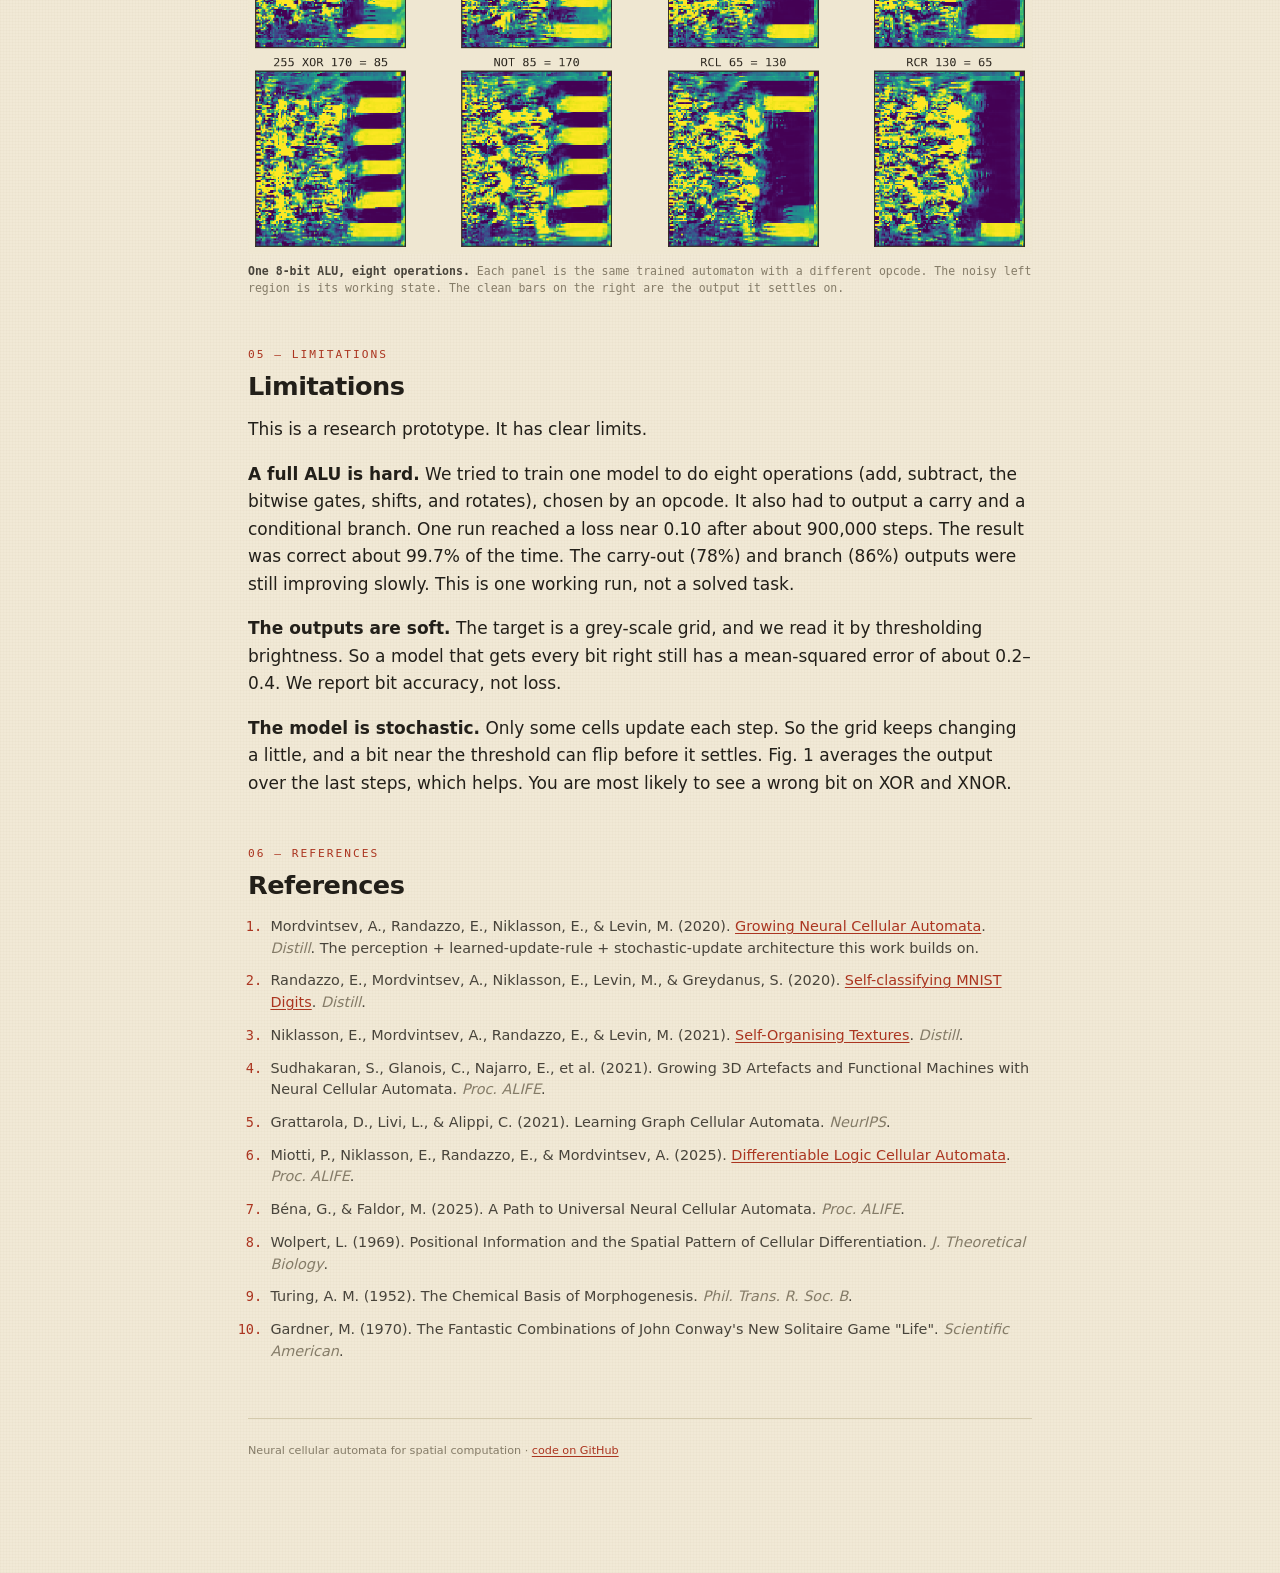
==== commit 42380444: "Update index.html" ====
--- a/demo/index.html
+++ b/demo/index.html
@@ -20,7 +20,7 @@
       <span class="wip">Work in progress</span>
     </div>
     <h1 class="title">Self-organized <em>boolean</em> computation</h1>
-    <p class="byline"><a class="name" href="https://ichko.github.io" target="_blank" rel="noopener">Blank Blank</a> <span class="aff">Sofia University</span> <span class="sep">·</span> <a class="name" href="https://peterwaiiace.github.io/me.github.io/" target="_blank" rel="noopener">Piotr Walas</a> <span class="aff">Warsaw University of Technology</span></p>
+    <p class="byline"><a class="name" href="https://ichko.github.io" target="_blank" rel="noopener">Blank Blank</a> <span class="aff">Blank Institution</span> <span class="sep">·</span> <a class="name" href="https://peterwaiiace.github.io/me.github.io/" target="_blank" rel="noopener">Blank Blank</a> <span class="aff">Blank Institution</span></p>
     <p class="subtitle">Most neural cellular automata are trained to grow and repair shapes<a href="#ref-1" class="cite">1</a><a href="#ref-3" class="cite">3</a>. This one computes instead. One learned rule runs in every cell for many steps. From inputs drawn on the grid, the cells build the answer. Set the bits below and watch the model compute Boolean logic and binary addition, or <a href="carry_tsne.html">explore the latent dimensions the network computes in</a>.</p>
   </header>
 
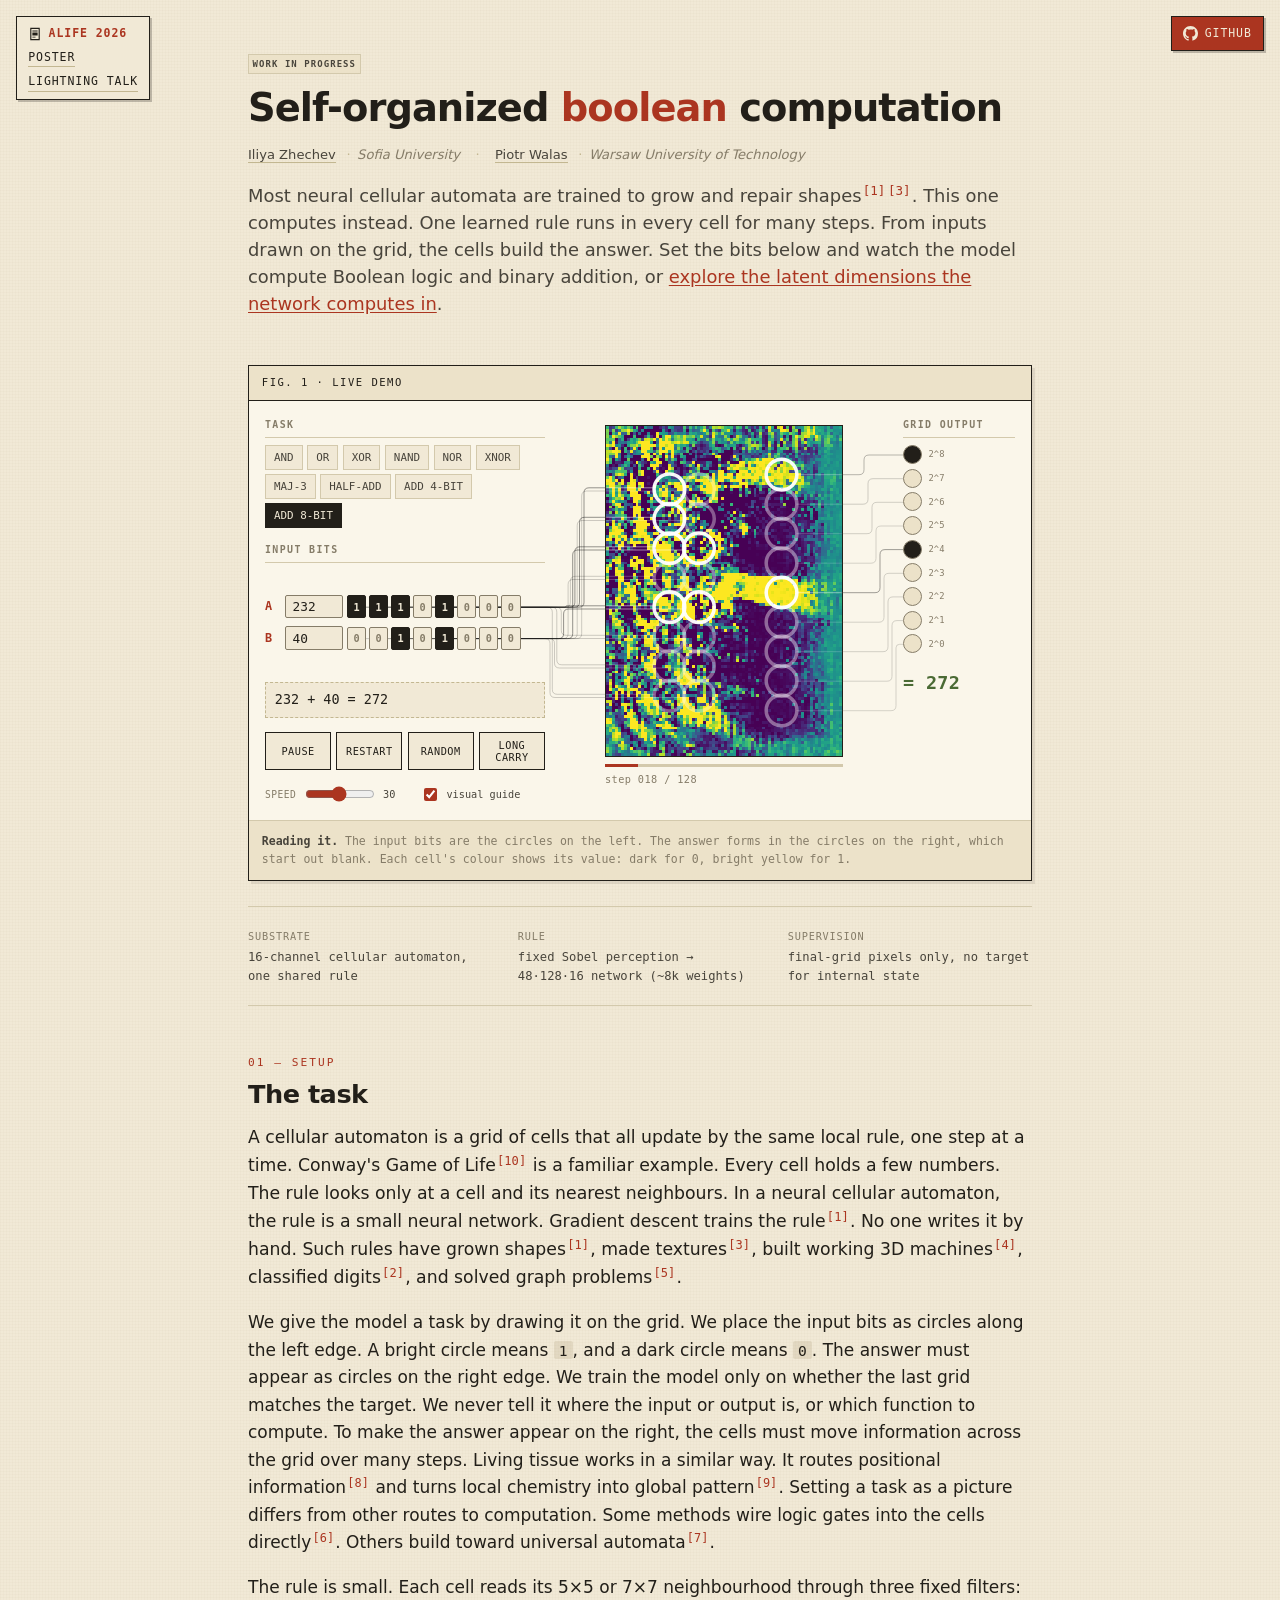
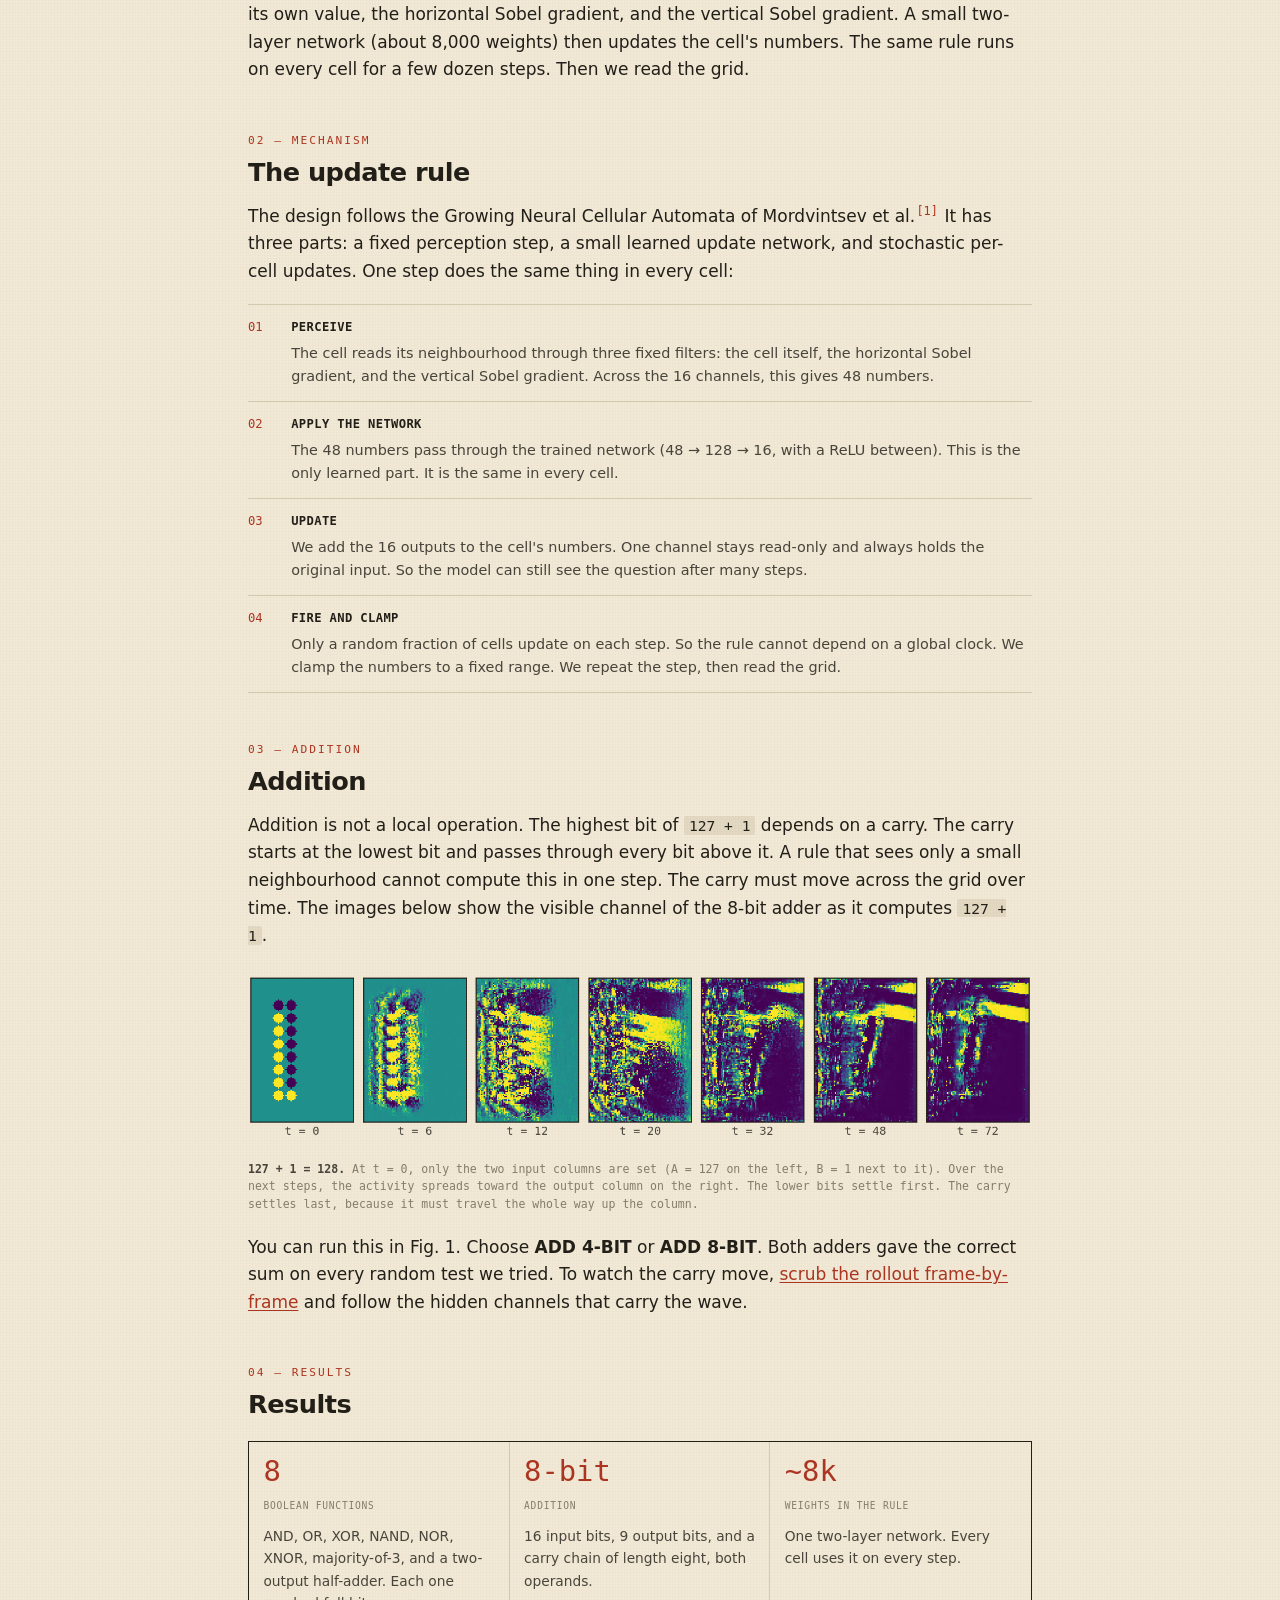
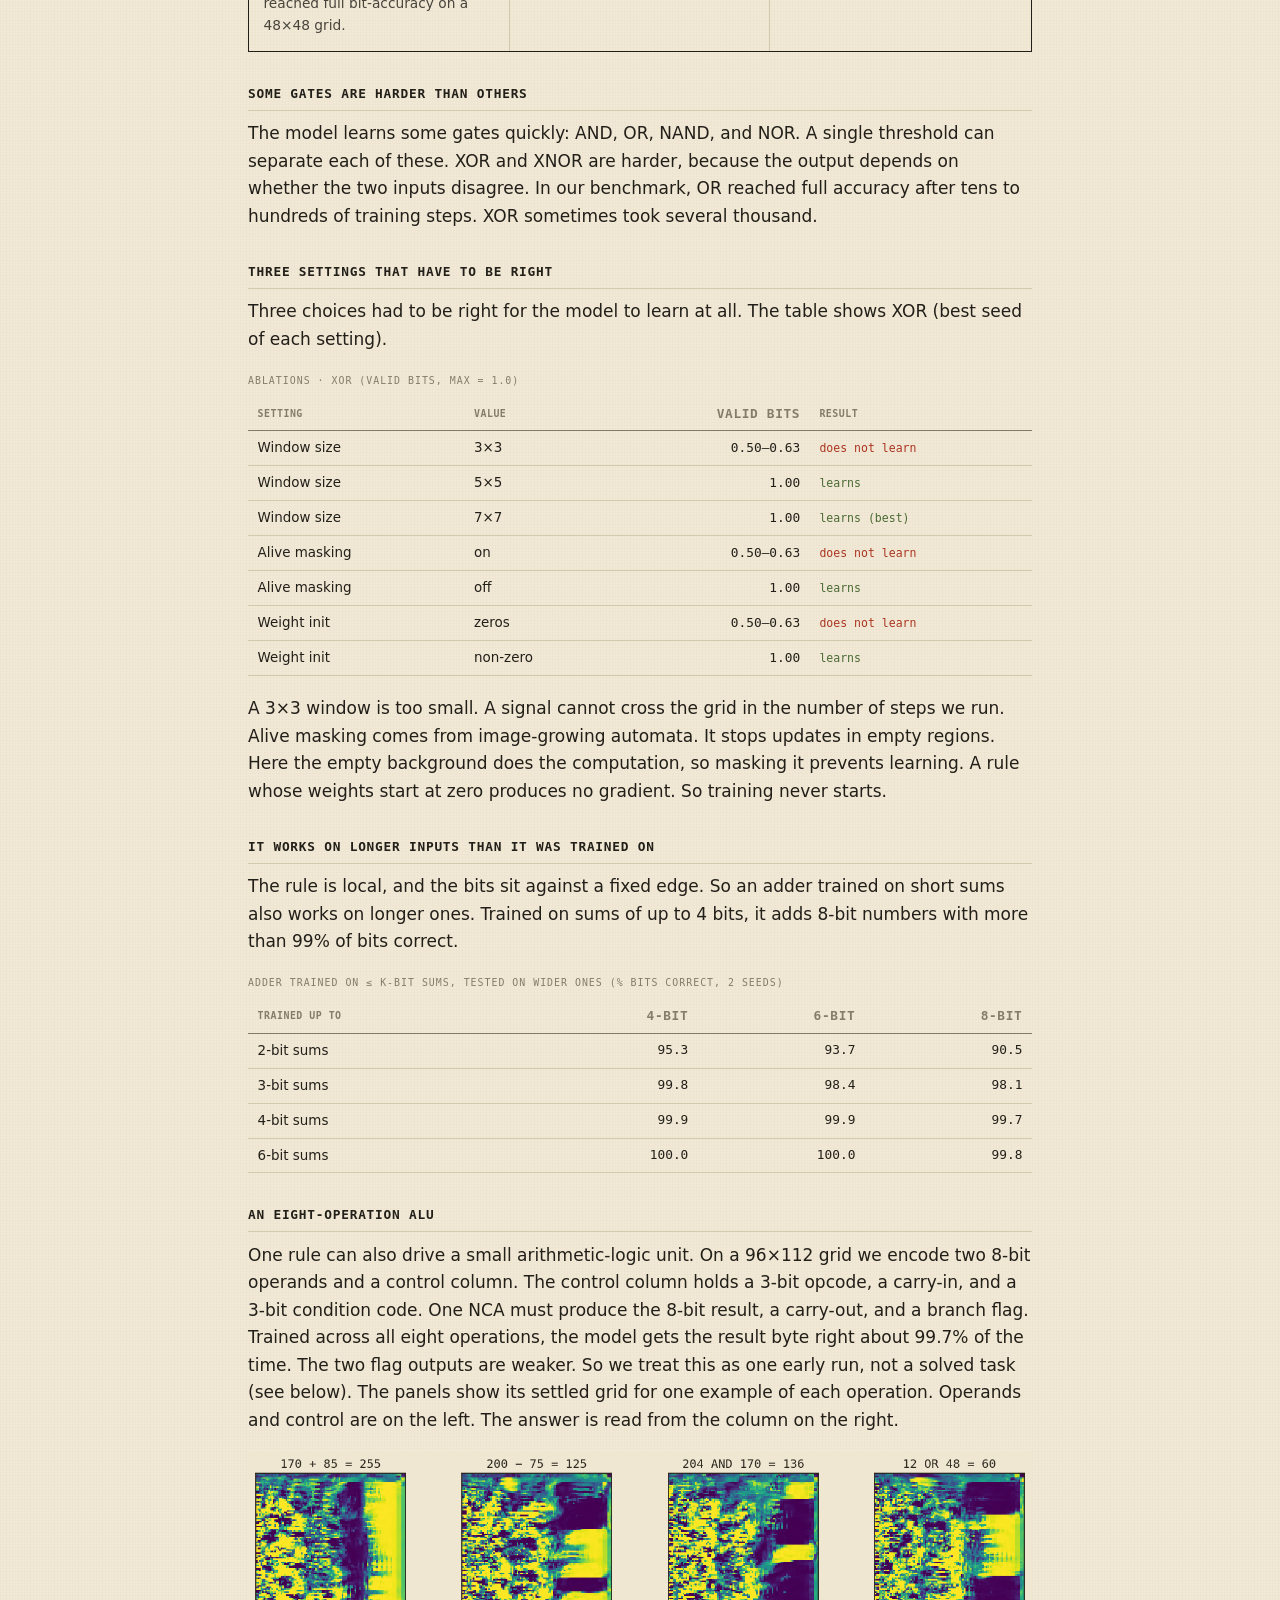
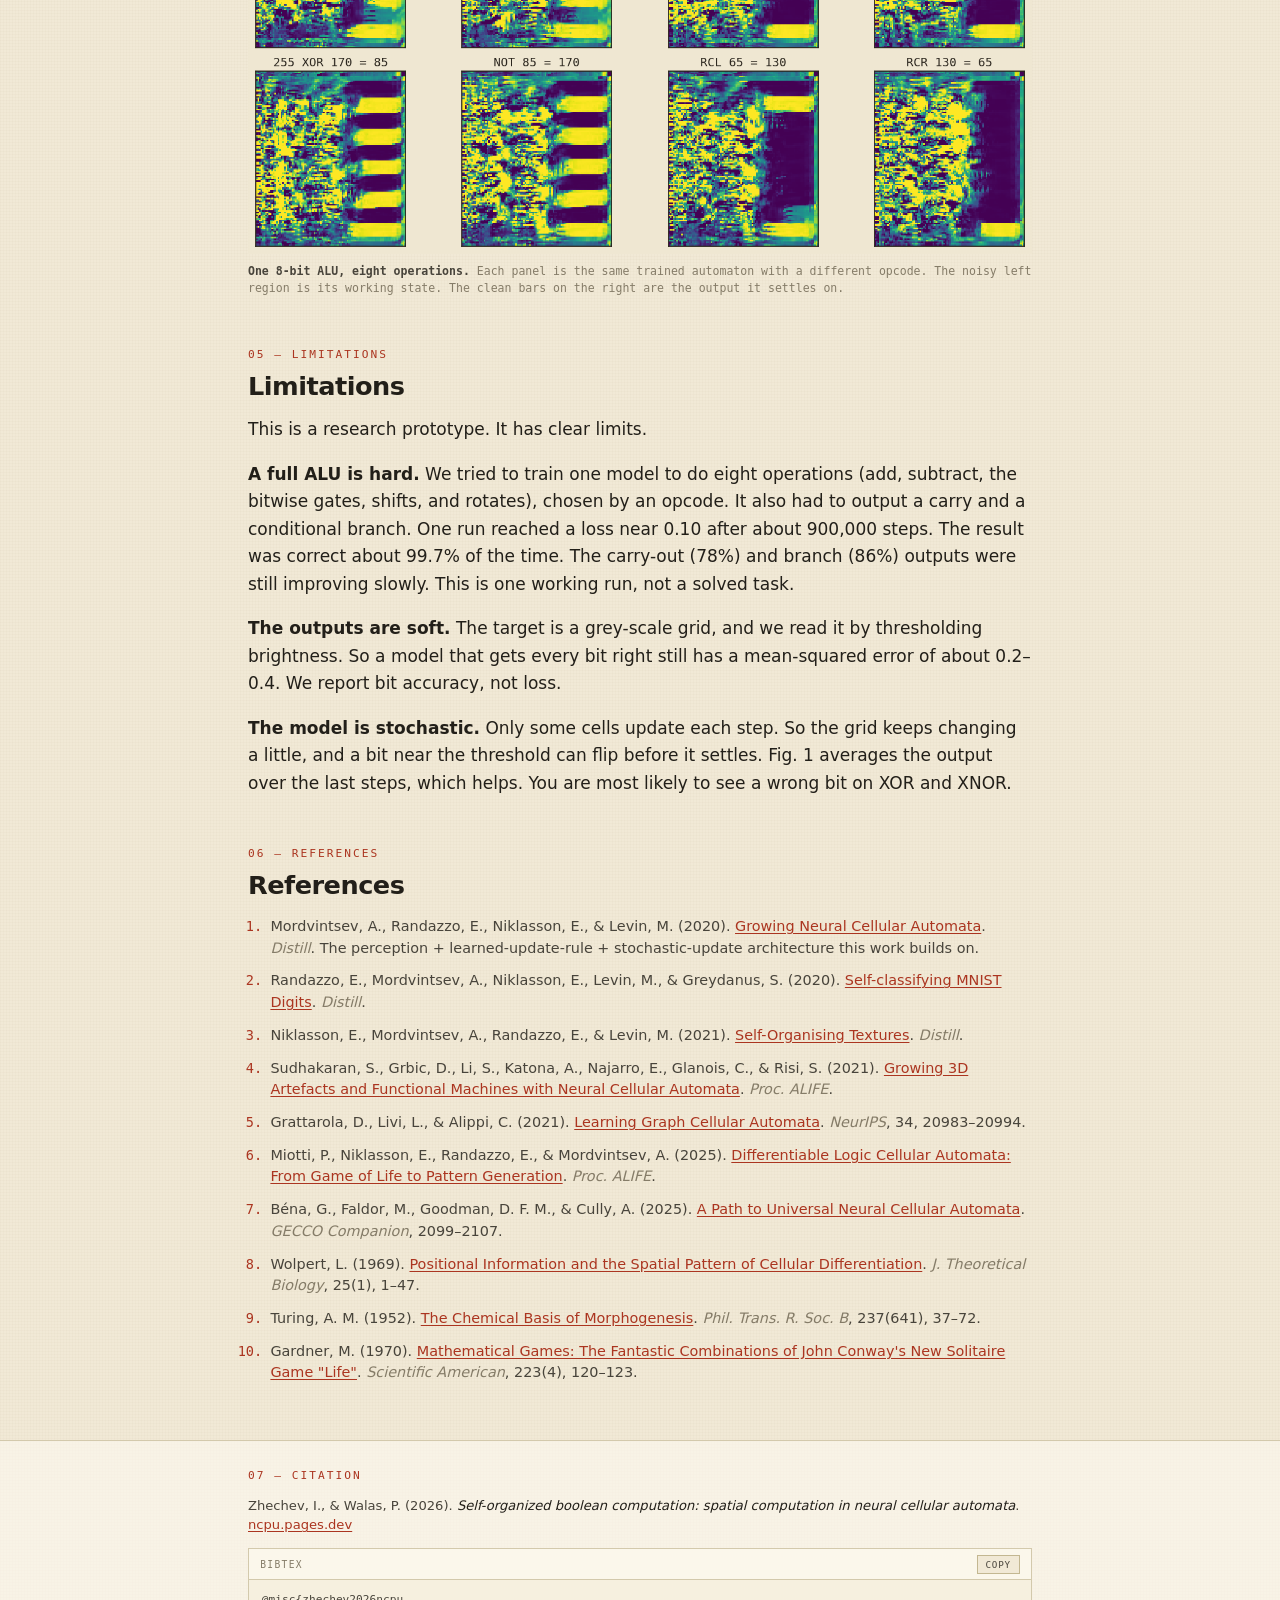
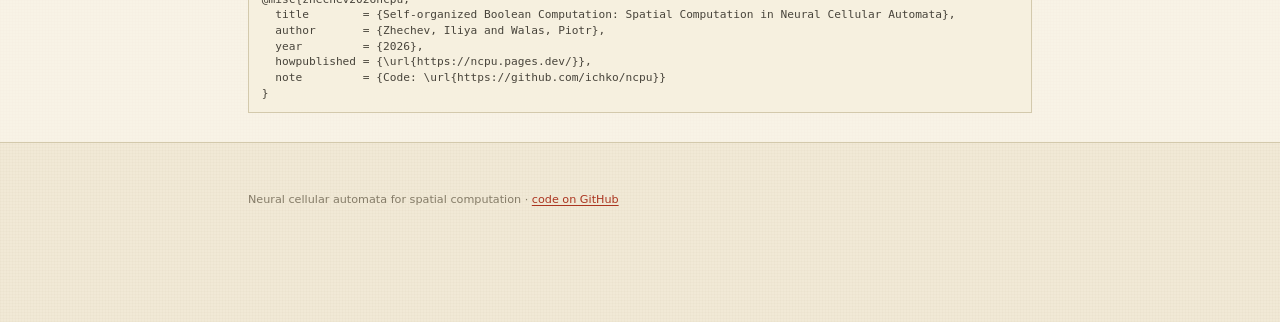
==== commit 290dac4f: "Add the stamped (v12) and tape (v15) machines, the stamp demo, and the SAT/v9-v11 work Everything th" ====
--- a/demo/index.html
+++ b/demo/index.html
@@ -9,10 +9,21 @@
 <link rel="stylesheet" href="css/style.css" />
 </head>
 <body>
+
+<div class="credit">
+  <span class="hd">
+    <svg viewBox="0 0 16 16" aria-hidden="true"><path fill="none" stroke="currentColor" stroke-width="1.3" d="M3.2 1.6h9.6v12.8H3.2z"/><path fill="currentColor" d="M5 4h6v1.1H5zM5 6.4h6v3.4H5zM5 11h3.6v1.1H5z"/></svg>
+    <span class="yr">ALIFE 2026</span>
+  </span>
+  <a href="alife2026-poster.pdf" target="_blank" rel="noopener"
+     title="Open the conference poster (PDF)">poster</a>
+  <a href="talk.html" title="The lightning-talk slides">lightning talk</a>
+</div>
 <a class="gh-btn" href="https://github.com/ichko/ncpu" target="_blank" rel="noopener" aria-label="View source on GitHub">
   <svg viewBox="0 0 16 16" aria-hidden="true"><path fill="currentColor" d="M8 0C3.58 0 0 3.58 0 8c0 3.54 2.29 6.53 5.47 7.59.4.07.55-.17.55-.38 0-.19-.01-.82-.01-1.49-2.01.37-2.53-.49-2.69-.94-.09-.23-.48-.94-.82-1.13-.28-.15-.68-.52-.01-.53.63-.01 1.08.58 1.23.82.72 1.21 1.87.87 2.33.66.07-.52.28-.87.51-1.07-1.78-.2-3.64-.89-3.64-3.95 0-.87.31-1.59.82-2.15-.08-.2-.36-1.02.08-2.12 0 0 .67-.21 2.2.82a7.6 7.6 0 012-.27c.68 0 1.36.09 2 .27 1.53-1.03 2.2-.82 2.2-.82.44 1.1.16 1.92.08 2.12.51.56.82 1.27.82 2.15 0 3.07-1.87 3.75-3.65 3.95.29.25.54.73.54 1.48 0 1.07-.01 1.93-.01 2.2 0 .21.15.46.55.38A8.01 8.01 0 0016 8c0-4.42-3.58-8-8-8z"/></svg>
   <span>GitHub</span>
 </a>
+
 <div class="wrap">
 
   <header class="masthead">
@@ -20,7 +31,7 @@
       <span class="wip">Work in progress</span>
     </div>
     <h1 class="title">Self-organized <em>boolean</em> computation</h1>
-    <p class="byline"><a class="name" href="https://ichko.github.io" target="_blank" rel="noopener">Blank Blank</a> <span class="aff">Blank Institution</span> <span class="sep">·</span> <a class="name" href="https://peterwaiiace.github.io/me.github.io/" target="_blank" rel="noopener">Blank Blank</a> <span class="aff">Blank Institution</span></p>
+    <p class="byline"><a class="name" href="https://ichko.github.io" target="_blank" rel="noopener">Iliya Zhechev</a> <span class="aff">Sofia University</span> <span class="sep">·</span> <a class="name" href="https://peterwaiiace.github.io/me.github.io/" target="_blank" rel="noopener">Piotr Walas</a> <span class="aff">Warsaw University of Technology</span></p>
     <p class="subtitle">Most neural cellular automata are trained to grow and repair shapes<a href="#ref-1" class="cite">1</a><a href="#ref-3" class="cite">3</a>. This one computes instead. One learned rule runs in every cell for many steps. From inputs drawn on the grid, the cells build the answer. Set the bits below and watch the model compute Boolean logic and binary addition, or <a href="carry_tsne.html">explore the latent dimensions the network computes in</a>.</p>
   </header>
 
@@ -184,14 +195,32 @@
       <li id="ref-1">Mordvintsev, A., Randazzo, E., Niklasson, E., &amp; Levin, M. (2020). <a href="https://distill.pub/2020/growing-ca/">Growing Neural Cellular Automata</a>. <em>Distill</em>. The perception + learned-update-rule + stochastic-update architecture this work builds on.</li>
       <li id="ref-2">Randazzo, E., Mordvintsev, A., Niklasson, E., Levin, M., &amp; Greydanus, S. (2020). <a href="https://distill.pub/2020/selforg/mnist/">Self-classifying MNIST Digits</a>. <em>Distill</em>.</li>
       <li id="ref-3">Niklasson, E., Mordvintsev, A., Randazzo, E., &amp; Levin, M. (2021). <a href="https://distill.pub/selforg/2021/textures/">Self-Organising Textures</a>. <em>Distill</em>.</li>
-      <li id="ref-4">Sudhakaran, S., Glanois, C., Najarro, E., et al. (2021). Growing 3D Artefacts and Functional Machines with Neural Cellular Automata. <em>Proc. ALIFE</em>.</li>
-      <li id="ref-5">Grattarola, D., Livi, L., &amp; Alippi, C. (2021). Learning Graph Cellular Automata. <em>NeurIPS</em>.</li>
-      <li id="ref-6">Miotti, P., Niklasson, E., Randazzo, E., &amp; Mordvintsev, A. (2025). <a href="https://google-research.github.io/self-organising-systems/difflogic-ca/">Differentiable Logic Cellular Automata</a>. <em>Proc. ALIFE</em>.</li>
-      <li id="ref-7">Béna, G., &amp; Faldor, M. (2025). A Path to Universal Neural Cellular Automata. <em>Proc. ALIFE</em>.</li>
-      <li id="ref-8">Wolpert, L. (1969). Positional Information and the Spatial Pattern of Cellular Differentiation. <em>J. Theoretical Biology</em>.</li>
-      <li id="ref-9">Turing, A. M. (1952). The Chemical Basis of Morphogenesis. <em>Phil. Trans. R. Soc. B</em>.</li>
-      <li id="ref-10">Gardner, M. (1970). The Fantastic Combinations of John Conway's New Solitaire Game "Life". <em>Scientific American</em>.</li>
+      <li id="ref-4">Sudhakaran, S., Grbic, D., Li, S., Katona, A., Najarro, E., Glanois, C., &amp; Risi, S. (2021). <a href="https://arxiv.org/abs/2103.08737">Growing 3D Artefacts and Functional Machines with Neural Cellular Automata</a>. <em>Proc. ALIFE</em>.</li>
+      <li id="ref-5">Grattarola, D., Livi, L., &amp; Alippi, C. (2021). <a href="https://arxiv.org/abs/2110.14237">Learning Graph Cellular Automata</a>. <em>NeurIPS</em>, 34, 20983–20994.</li>
+      <li id="ref-6">Miotti, P., Niklasson, E., Randazzo, E., &amp; Mordvintsev, A. (2025). <a href="https://google-research.github.io/self-organising-systems/difflogic-ca/">Differentiable Logic Cellular Automata: From Game of Life to Pattern Generation</a>. <em>Proc. ALIFE</em>.</li>
+      <li id="ref-7">Béna, G., Faldor, M., Goodman, D. F. M., &amp; Cully, A. (2025). <a href="https://doi.org/10.1145/3712255.3734310">A Path to Universal Neural Cellular Automata</a>. <em>GECCO Companion</em>, 2099–2107.</li>
+      <li id="ref-8">Wolpert, L. (1969). <a href="https://doi.org/10.1016/S0022-5193(69)80016-0">Positional Information and the Spatial Pattern of Cellular Differentiation</a>. <em>J. Theoretical Biology</em>, 25(1), 1–47.</li>
+      <li id="ref-9">Turing, A. M. (1952). <a href="https://doi.org/10.1098/rstb.1952.0012">The Chemical Basis of Morphogenesis</a>. <em>Phil. Trans. R. Soc. B</em>, 237(641), 37–72.</li>
+      <li id="ref-10">Gardner, M. (1970). <a href="https://doi.org/10.1038/scientificamerican1070-120">Mathematical Games: The Fantastic Combinations of John Conway's New Solitaire Game "Life"</a>. <em>Scientific American</em>, 223(4), 120–123.</li>
     </ol>
+  </section>
+
+  <!-- 07 -->
+  <section id="citation" class="citeband">
+    <div class="citeband-inner">
+      <div class="seclabel">07 — Citation</div>
+      <p class="cite-line">Zhechev, I., &amp; Walas, P. (2026). <em>Self-organized boolean computation: spatial computation in neural cellular automata</em>. <a href="https://ncpu.pages.dev/">ncpu.pages.dev</a></p>
+      <div class="bibbox">
+        <div class="hd"><span>BibTeX</span><button type="button" class="copybtn" id="copyBib">Copy</button></div>
+        <pre id="bibtex"><code>@misc{zhechev2026ncpu,
+  title        = {Self-organized Boolean Computation: Spatial Computation in Neural Cellular Automata},
+  author       = {Zhechev, Iliya and Walas, Piotr},
+  year         = {2026},
+  howpublished = {\url{https://ncpu.pages.dev/}},
+  note         = {Code: \url{https://github.com/ichko/ncpu}}
+}</code></pre>
+      </div>
+    </div>
   </section>
 
   <footer>
@@ -200,5 +229,23 @@
 
 </div>
 <script type="module" src="js/app.js"></script>
+<script>
+  // copy the BibTeX entry; falls back to a manual selection when the clipboard is blocked
+  document.getElementById('copyBib').addEventListener('click', (e) => {
+    const btn = e.currentTarget;
+    const text = document.getElementById('bibtex').innerText;
+    navigator.clipboard.writeText(text).then(() => {
+      btn.textContent = 'Copied';
+      setTimeout(() => { btn.textContent = 'Copy'; }, 1500);
+    }).catch(() => {
+      const r = document.createRange();
+      r.selectNodeContents(document.getElementById('bibtex'));
+      const s = window.getSelection();
+      s.removeAllRanges();
+      s.addRange(r);
+      btn.textContent = 'Select all';
+    });
+  });
+</script>
 </body>
 </html>
--- a/demo/css/style.css
+++ b/demo/css/style.css
@@ -33,6 +33,7 @@
   line-height: 1.62;
   -webkit-font-smoothing: antialiased;
   text-rendering: optimizeLegibility;
+  overflow-x: hidden;   /* the full-bleed citation band uses 100vw */
 }
 
 .wrap { max-width: 52rem; margin: 0 auto; padding: 3rem 1.5rem 6rem; }
@@ -217,7 +218,37 @@
 ol.refs li::marker { color: var(--accent); font-family: var(--mono); font-size: 0.85rem; }
 ol.refs em { color: var(--ink-3); }
 
-footer { border-top: 1px solid var(--rule); margin-top: 3.5rem; padding-top: 1.4rem; font-size: 0.84rem; color: var(--ink-2); }
+/* ---- citation block ------------------------------------------------------
+   Full-bleed band: breaks out of .wrap to the viewport edges, faint and light,
+   with the text held to the same measure as the rest of the page. */
+.citeband {
+  width: 100vw; margin-left: calc(50% - 50vw); margin-right: calc(50% - 50vw);
+  margin-top: 3.5rem; padding: 1.6rem 0 1.8rem;
+  background: rgba(255,252,244,0.55);
+  border-top: 1px solid var(--rule); border-bottom: 1px solid var(--rule);
+}
+.citeband-inner { max-width: 52rem; margin: 0 auto; padding: 0 1.5rem; }
+.citeband .seclabel { margin-bottom: 0.7rem; }
+.cite-line { font-size: 0.82rem; line-height: 1.45; color: var(--ink-2); margin: 0; }
+.cite-line em { color: var(--ink); font-style: italic; }
+.bibbox { border: 1px solid var(--rule); background: var(--panel); margin-top: 0.9rem; }
+.bibbox > .hd { display: flex; justify-content: space-between; align-items: center;
+  font-family: var(--mono); font-size: 0.6rem; letter-spacing: 0.14em; text-transform: uppercase;
+  color: var(--ink-3); background: rgba(255,252,244,0.6); border-bottom: 1px solid var(--rule);
+  padding: 0.35rem 0.7rem; }
+.copybtn { font-family: var(--mono); font-size: 0.58rem; letter-spacing: 0.08em; text-transform: uppercase;
+  cursor: pointer; background: var(--paper); color: var(--ink-2); border: 1px solid var(--rule-2);
+  padding: 0.18rem 0.5rem; }
+.copybtn:hover { background: var(--accent); color: var(--paper); border-color: var(--accent); }
+/* the size and leading must sit on the <pre> itself — its own strut sets the line
+   boxes, so putting them only on the inner <code> leaves body leading behind */
+.bibbox pre { margin: 0; padding: 0.7rem 0.8rem; overflow-x: auto;
+  font-family: var(--mono); font-size: 0.7rem; line-height: 1.4; color: var(--ink-2); }
+.bibbox code { font: inherit; line-height: inherit; color: inherit;
+  background: none; padding: 0; white-space: pre; }
+
+/* no rule here — the citation band above already closes with one */
+footer { margin-top: 1.4rem; font-size: 0.84rem; color: var(--ink-2); }
 footer .mono { color: var(--ink-3); font-size: 0.7rem; }
 
 /* always-visible link to the source */
@@ -231,4 +262,22 @@
 }
 .gh-btn:hover { background: var(--ink); }
 .gh-btn svg { width: 15px; height: 15px; display: block; }
+/* conference credit, sitting next to the source link. Not one link: each half
+   points at its own artefact, so they are separate anchors inside one pill. */
+.credit {
+  position: fixed; top: 1rem; left: 1rem; z-index: 100;
+  display: inline-flex; flex-direction: column; align-items: flex-start; gap: 0.3rem;
+  font-family: var(--mono); font-size: 0.72rem; letter-spacing: 0.08em; text-transform: uppercase;
+  color: var(--ink); background: var(--paper); border: 1px solid var(--ink);
+  padding: 0.45rem 0.7rem;
+  box-shadow: 2px 2px 0 rgba(34,31,25,0.25);
+}
+.credit svg { width: 14px; height: 14px; display: block; flex: 0 0 auto; }
+.credit .yr { color: var(--accent); font-weight: 700; }
+.credit .hd { display: flex; align-items: center; gap: 0.4rem; }
+.credit a { color: var(--ink); text-decoration: none; border-bottom: 1px solid var(--rule-2); }
+.credit a:hover { color: var(--accent); border-color: var(--accent); }
+/* no slides yet — plain text until there is something to point at */
+.credit .soon { color: var(--ink-3); }
+
 @media (max-width: 560px) { .gh-btn span { display: none; } .gh-btn { padding: 0.45rem; } }
